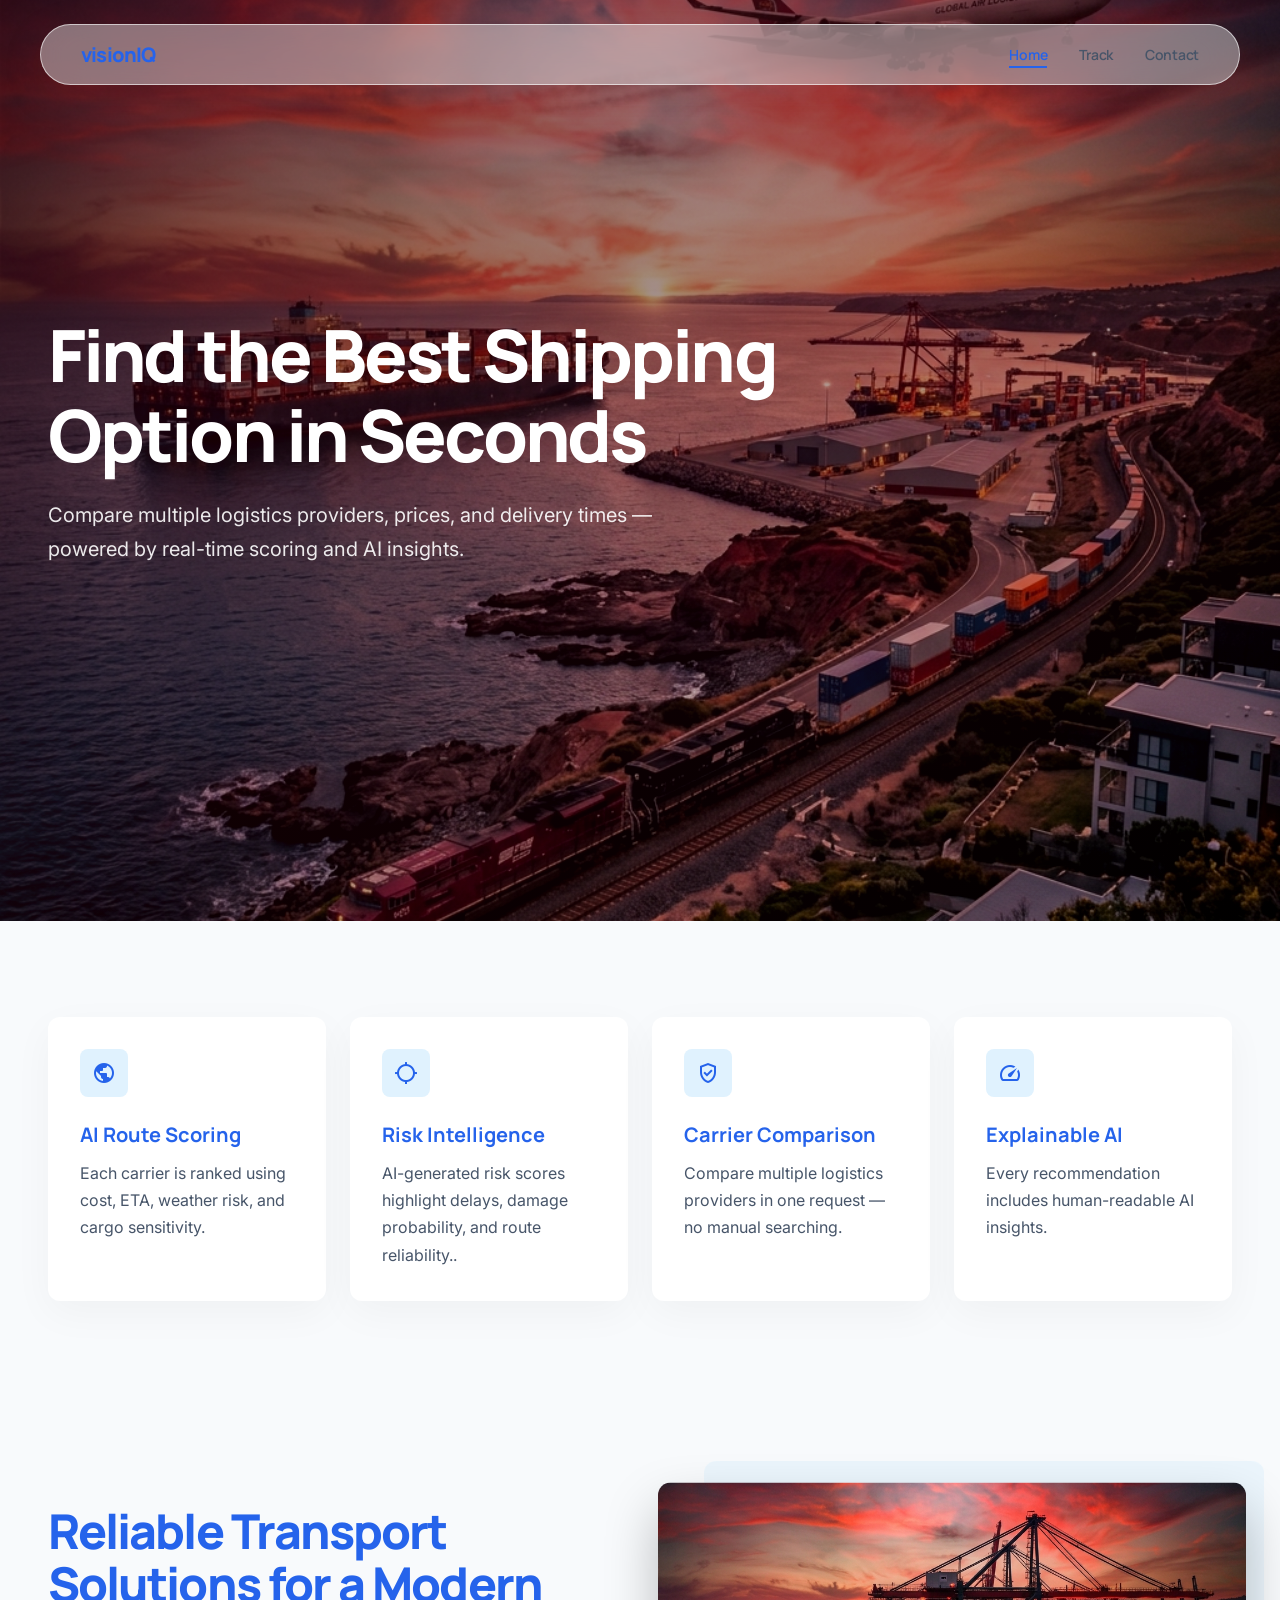
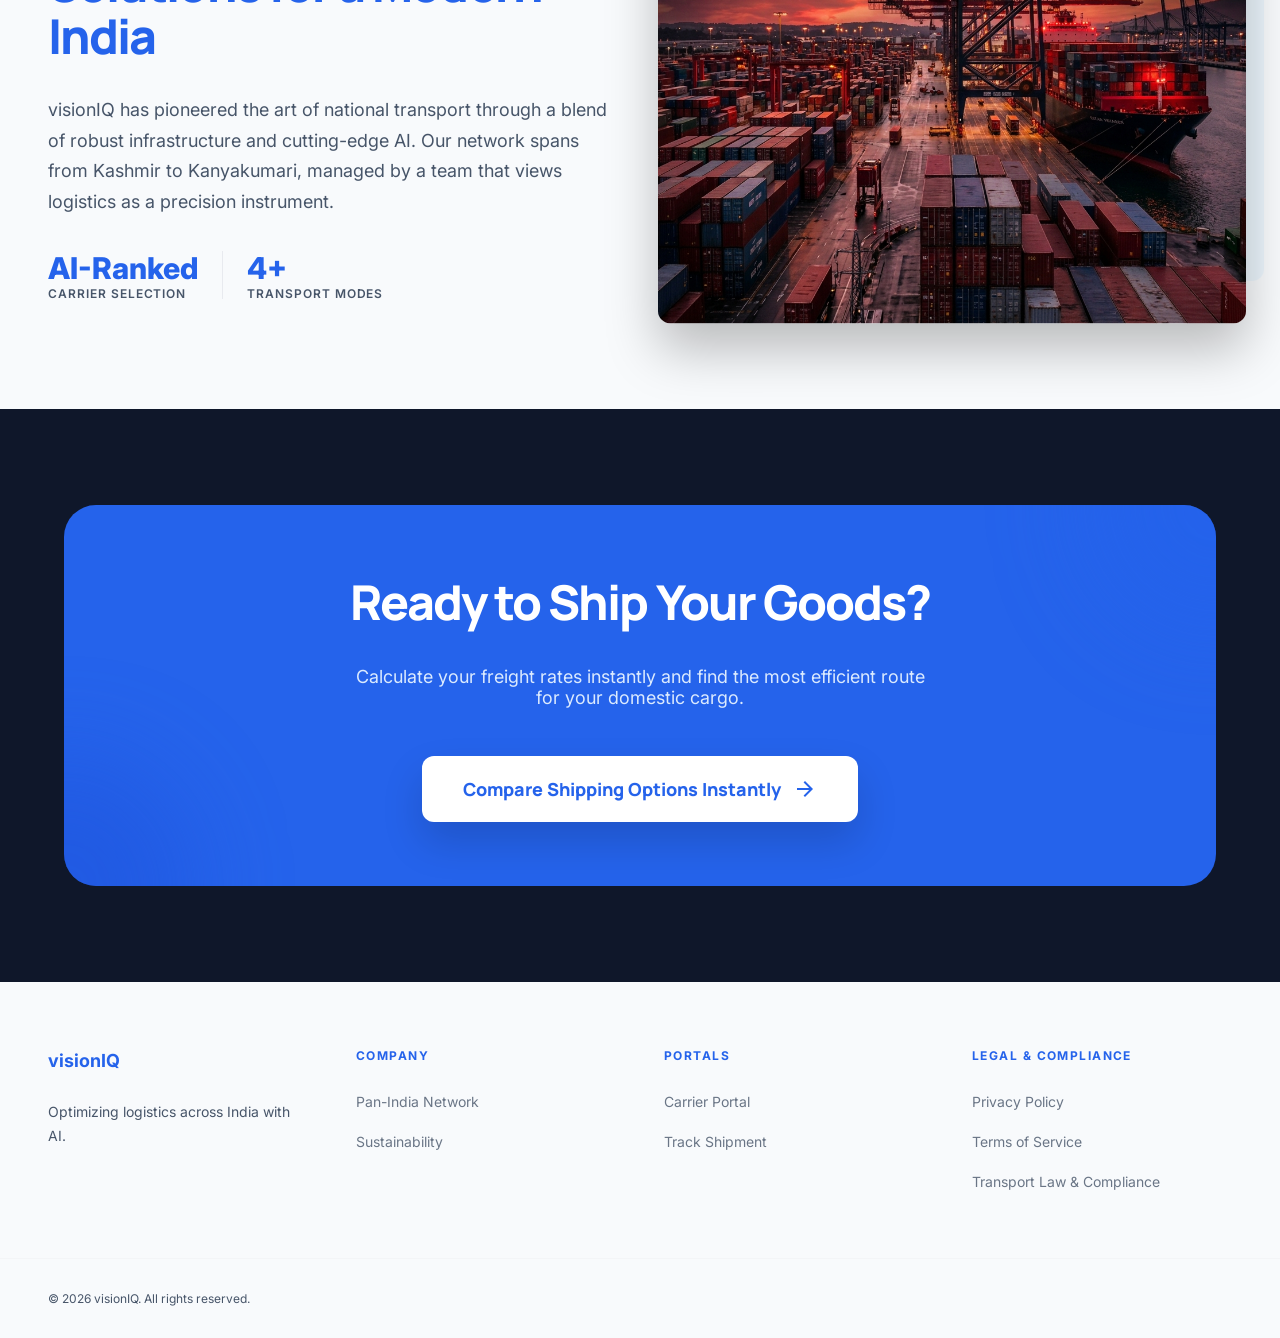
==== src/main/resources/static/index.html @ 5719ddcc "Implement visionIQ full-stack platform: AI routing, Gemini reasoning & multi-modal carrier selection" ====
<!DOCTYPE html>
<html class="scroll-smooth" lang="en">

<head>
    <meta charset="utf-8" />
    <meta content="width=device-width, initial-scale=1.0" name="viewport" />
    <title>visionIQ | Smart India Logistics</title>
    <link
        href="https://fonts.googleapis.com/css2?family=Manrope:wght@400;600;700;800&family=Inter:wght@400;500;600&display=swap"
        rel="stylesheet" />
    <link href="https://fonts.googleapis.com/css2?family=Material+Symbols+Outlined:wght,FILL@100..700,0..1&display=swap"
        rel="stylesheet" />
    <link rel="stylesheet" href="style.css" />
    <script async src="https://pagead2.googlesyndication.com/pagead/js/adsbygoogle.js?client=ca-pub-9901437252439097" crossorigin="anonymous"></script>
</head>

<body>
    <div class="page-transition-overlay" id="page-transition"></div>

    <!-- TopNavBar -->
    <nav class="top-nav">
        <div class="brand-name">visionIQ</div>
        <div class="nav-links">
            <a href="index.html" class="nav-link active">Home</a>
            <a href="shipment.html" class="nav-link">Track</a>
            <a href="mailto:support@visioniq.ai" class="nav-link">Contact</a>
        </div>
    </nav>

    <main class="main-content">

        <!-- Hero Section -->
        <section class="hero-section">
            <div class="hero-bg">
                <img class="hero-img" src="assets/hero_red_transport.png" alt="Global shipping cinematic composite" />
                <div class="hero-overlay"></div>
            </div>
            <div class="hero-content">
            <h1 class="hero-heading">
                Find the Best Shipping Option in Seconds
            </h1>

            <p class="hero-subtext">
                Compare multiple logistics providers, prices, and delivery times —
                powered by real-time scoring and AI insights.
            </p>
            </div>
        </section>

        <!-- Features Section -->
        <section class="features-section" id="features">
            <div class="features-grid">
                <div class="feature-card">
                    <div class="feature-icon">
                        <span class="material-symbols-outlined">public</span>
                    </div>
                    <h3 class="feature-title">AI Route Scoring</h3>
                    <p class="feature-text">Each carrier is ranked using cost, ETA, weather risk, and cargo sensitivity.</p>
                </div>

                <div class="feature-card">
                    <div class="feature-icon">
                        <span class="material-symbols-outlined">location_searching</span>
                    </div>
                    <h3 class="feature-title">Risk Intelligence</h3>
                    <p class="feature-text">AI-generated risk scores highlight delays, damage probability, and route reliability..</p>
                </div>

                <div class="feature-card">
                    <div class="feature-icon">
                        <span class="material-symbols-outlined">verified_user</span>
                    </div>
                    <h3 class="feature-title">Carrier Comparison</h3>
                    <p class="feature-text">Compare multiple logistics providers in one request — no manual searching.</p>
                </div>

                <div class="feature-card">
                    <div class="feature-icon">
                        <span class="material-symbols-outlined">speed</span>
                    </div>
                    <h3 class="feature-title">Explainable AI</h3>
                    <p class="feature-text">Every recommendation includes human-readable AI insights.</p>
                </div>

            </div>
        </section>

        <!-- About Section -->
        <section class="about-section" id="about">
            <div class="about-inner">
                <div class="about-text">
                    <h2 class="about-heading">Reliable Transport Solutions for a Modern India</h2>
                    <p class="about-body">
                        visionIQ has pioneered the art of national transport through a blend of
                        robust infrastructure and cutting-edge AI. Our network spans from Kashmir to Kanyakumari, managed by a team that views logistics as a precision instrument.
                    </p>
                    <div class="about-stats">
                        <div class="stat">
                            <span class="stat-number">AI-Ranked</span>
                            <span class="stat-label">Carrier Selection</span>
                        </div>
                        <div class="stat-divider"></div>
                        <div class="stat">
                            <span class="stat-number">4+</span>
                            <span class="stat-label">Transport Modes</span>
                        </div>
                    </div>
                </div>
                <div class="about-image-wrapper">
                    <div class="about-image-frame">
                        <img class="about-image" src="assets/about_red_terminal.png" alt="Modern container terminal" />
                    </div>
                    <div class="about-image-decoration"></div>
                </div>
            </div>
        </section>

        <!-- CTA Section -->
        <section class="cta-section">
            <div class="cta-card">
                <div class="cta-blob cta-blob--top"></div>
                <div class="cta-blob cta-blob--bottom"></div>
                <div class="cta-content">
                    <h2 class="cta-heading">Ready to Ship Your Goods?</h2>
                    <p class="cta-subtext">
                        Calculate your freight rates instantly and find the most efficient route
                        for your domestic cargo.
                    </p>
                    <button class="btn-cta">
                        Compare Shipping Options Instantly
                        <span class="material-symbols-outlined cta-arrow">arrow_forward</span>
                    </button>
                </div>
            </div>
        </section>

    </main>

    <!-- Footer -->
    <footer class="site-footer">
        <div class="footer-grid">
            <div class="footer-about">
                <div class="footer-brand">visionIQ</div>
                <p class="footer-tagline">Optimizing logistics across India with AI.</p>
            </div>
            <div class="footer-col">
                <div class="footer-col-title">Company</div>
                <a href="#about" class="footer-link">Pan-India Network</a>
                <a href="#features" class="footer-link">Sustainability</a>
            </div>
            <div class="footer-col">
                <div class="footer-col-title">Portals</div>
                <a href="shipment.html" class="footer-link">Carrier Portal</a>
                <a href="shipment.html" class="footer-link">Track Shipment</a>
            </div>
            <div class="footer-col">
                <div class="footer-col-title">Legal & Compliance</div>
                <a href="privacy.html" class="footer-link">Privacy Policy</a>
                <a href="terms.html" class="footer-link">Terms of Service</a>
                <a href="compliance.html" class="footer-link">Transport Law & Compliance</a>
            </div>
        </div>
        <div class="footer-bottom">
            <p>© 2026 visionIQ. All rights reserved.</p>
        </div>
    </footer>

    <script>
        document.addEventListener("DOMContentLoaded", () => {
            setTimeout(() => {
                const overlay = document.getElementById('page-transition');
                if (overlay) overlay.classList.add('hidden');
            }, 50);
        });

        const searchBtn = document.querySelector('.btn-cta');
        if (searchBtn) {
            searchBtn.addEventListener('click', (e) => {
                e.preventDefault();
                const transitionOverlay = document.getElementById('page-transition');
                transitionOverlay.classList.remove('hidden');
                transitionOverlay.classList.add('active');

                setTimeout(() => {
                    window.location.href = 'shipment.html';
                }, 400);
            });
        }

        window.addEventListener('pageshow', (event) => {
            if (event.persisted) {
                const transitionOverlay = document.getElementById('page-transition');
                transitionOverlay.classList.remove('active');
                transitionOverlay.classList.add('hidden');
            }
        });
    </script>
</body>

</html>
---- src/main/resources/static/style.css ----
/* ============================================================
   CSS Custom Properties (Design Tokens)
   ============================================================ */
:root {
  --color-primary:                  #2563EB;
  --color-primary-container:        #1D4ED8;
  --color-primary-fixed:            #3B82F6;
  --color-primary-fixed-dim:        #1D4ED8;
  --color-on-primary:               #FFFFFF;
  --color-on-primary-container:     #DBEAFE;
  --color-on-primary-fixed:         #FFFFFF;

  --color-secondary:                #0284C7;
  --color-secondary-container:      #E0F2FE;
  --color-on-secondary:             #FFFFFF;
  --color-on-secondary-container:   #0F172A;

  --color-surface:                  #F8FAFC;
  --color-surface-tint:             #2563EB;
  --color-surface-container:        #FFFFFF;
  --color-surface-container-low:    #F8FAFC;
  --color-surface-container-high:   #F1F5F9;
  --color-surface-container-lowest: #ffffff;
  --color-on-surface:               #0F172A;
  --color-on-surface-variant:       #475569;

  --color-background:               #0F172A;
  --color-on-background:            #F8FAFC;
  --color-outline:                  #CBD5E1;
  --color-outline-variant:          #94A3B8;

  --font-headline: 'Manrope', sans-serif;
  --font-body:     'Inter', sans-serif;

  --radius-sm:   0.25rem;
  --radius-md:   0.5rem;
  --radius-lg:   0.75rem;
  --radius-xl:   0.75rem;
  --radius-full: 9999px;
}

/* ============================================================
   Reset & Base
   ============================================================ */
*, *::before, *::after {
  box-sizing: border-box;
  margin: 0;
  padding: 0;
}

html {
  scroll-behavior: smooth;
}

body {
  font-family: var(--font-body);
  background-color: var(--color-background);
  color: var(--color-on-background);
}

h1, h2, h3 {
  font-family: var(--font-headline);
}

a {
  text-decoration: none;
  transition: color 0.2s, opacity 0.2s;
}

button {
  cursor: pointer;
  border: none;
  font-family: inherit;
}

.material-symbols-outlined {
  font-variation-settings: 'FILL' 0, 'wght' 400, 'GRAD' 0, 'opsz' 24;
}

/* ============================================================
   Navigation
   ============================================================ */
.top-nav {
  position: fixed;
  top: 1.5rem;
  left: 50%;
  transform: translateX(-50%);
  width: calc(100% - 3rem);
  max-width: 1200px;
  z-index: 50;
  background: rgba(255, 255, 255, 0.4);
  backdrop-filter: blur(24px);
  -webkit-backdrop-filter: blur(24px);
  box-shadow: 0 12px 40px rgba(155, 19, 19, 0.15);
  display: flex;
  justify-content: space-between;
  align-items: center;
  padding: 0.75rem 1rem;
  border-radius: var(--radius-full);
  border: 1px solid rgba(255, 255, 255, 0.6);
  transition: all 0.3s ease;
  flex-wrap: wrap;
  row-gap: 0.5rem;
}

@media (min-width: 768px) {
  .top-nav {
    padding: 1rem 2.5rem;
    flex-wrap: nowrap;
  }
}

.brand-name {
  font-family: var(--font-headline);
  font-size: 1.25rem;
  font-weight: 800;
  letter-spacing: -0.04em;
  color: var(--color-primary);
}

.nav-links {
  display: flex;
  gap: 1rem;
  align-items: center;
  flex-wrap: wrap;
  justify-content: center;
  order: 3;
  width: 100%;
}

@media (min-width: 768px) {
  .nav-links {
    gap: 2rem;
    order: unset;
    width: auto;
  }
}

.nav-link {
  position: relative;
  font-family: var(--font-headline);
  font-weight: 600;
  font-size: 0.875rem;
  letter-spacing: -0.02em;
  color: var(--color-on-surface-variant);
  transition: color 0.3s;
  padding: 0.25rem 0;
}

.nav-link::after {
  content: '';
  position: absolute;
  width: 0;
  height: 2px;
  bottom: 0;
  left: 0;
  background-color: var(--color-primary);
  transition: width 0.3s ease;
}

.nav-link:hover {
  color: var(--color-primary);
}

.nav-link:hover::after {
  width: 100%;
}

.nav-link.active {
  color: var(--color-primary);
}

.nav-link.active::after {
  width: 100%;
}



/* ============================================================
   Main
   ============================================================ */
.main-content {
  padding-top: 0;
}

/* ============================================================
   Hero Section
   ============================================================ */
.hero-section {
  position: relative;
  min-height: 921px;
  display: flex;
  align-items: center;
  padding: 0 3rem;
  overflow: hidden;
}

.hero-bg {
  position: absolute;
  inset: 0;
  z-index: 0;
}

.hero-img {
  width: 100%;
  height: 100%;
  object-fit: cover;
  filter: brightness(0.85) contrast(1.05);
  display: block;
}

.hero-overlay {
  position: absolute;
  inset: 0;
  background: linear-gradient(
    to bottom right,
    rgba(56, 0, 10, 0.60),
    transparent
  );
}

.hero-content {
  position: relative;
  z-index: 10;
  max-width: 56rem;
}

.hero-heading {
  font-size: 3.75rem;
  font-weight: 800;
  color: #ffffff;
  letter-spacing: -0.04em;
  line-height: 1.1;
  margin-bottom: 1.5rem;
}

@media (min-width: 768px) {
  .hero-heading {
    font-size: 4.5rem;
  }
}

.hero-subtext {
  font-size: 1.25rem;
  color: rgba(255, 255, 255, 0.90);
  font-family: var(--font-body);
  max-width: 42rem;
  margin-bottom: 2.5rem;
  line-height: 1.7;
}

/* ============================================================
   Features Section
   ============================================================ */
.features-section {
  padding: 6rem 3rem;
  background-color: var(--color-surface);
}

.features-grid {
  max-width: 80rem;
  margin: 0 auto;
  display: grid;
  grid-template-columns: 1fr;
  gap: 1.5rem;
}

@media (min-width: 768px) {
  .features-grid {
    grid-template-columns: repeat(4, 1fr);
  }
}

.feature-card {
  padding: 2rem;
  border-radius: var(--radius-xl);
  background-color: var(--color-surface-container-lowest);
  box-shadow: 0 12px 40px rgba(0, 12, 30, 0.04);
  transition: transform 0.3s;
}

.feature-card:hover {
  transform: translateY(-4px);
}

.feature-icon {
  width: 3rem;
  height: 3rem;
  border-radius: var(--radius-md);
  background-color: var(--color-secondary-container);
  display: flex;
  align-items: center;
  justify-content: center;
  margin-bottom: 1.5rem;
  color: var(--color-primary);
  transition: transform 0.3s;
}

.feature-card:hover .feature-icon {
  transform: scale(1.10);
}

.feature-title {
  font-family: var(--font-headline);
  font-weight: 700;
  font-size: 1.25rem;
  color: var(--color-primary);
  margin-bottom: 0.75rem;
}

.feature-text {
  color: var(--color-on-surface-variant);
  line-height: 1.7;
}

/* ============================================================
   About Section
   ============================================================ */
.about-section {
  padding: 6rem 3rem;
  background-color: var(--color-surface-container-low);
  overflow: hidden;
}

.about-inner {
  max-width: 80rem;
  margin: 0 auto;
  display: flex;
  flex-direction: column;
  align-items: center;
  gap: 4rem;
}

@media (min-width: 768px) {
  .about-inner {
    flex-direction: row;
  }
}

.about-text {
  flex: 1;
  display: flex;
  flex-direction: column;
  gap: 2rem;
}

.about-heading {
  font-size: 3rem;
  font-weight: 800;
  color: var(--color-primary);
  letter-spacing: -0.04em;
  line-height: 1.1;
}

.about-body {
  font-size: 1.125rem;
  color: var(--color-on-surface-variant);
  line-height: 1.7;
}

.about-stats {
  display: flex;
  align-items: center;
  gap: 1.5rem;
}

.stat {
  display: flex;
  flex-direction: column;
}

.stat-number {
  font-size: 1.875rem;
  font-weight: 800;
  color: var(--color-primary);
}

.stat-label {
  font-size: 0.75rem;
  color: var(--color-on-surface-variant);
  text-transform: uppercase;
  letter-spacing: 0.08em;
  font-weight: 600;
}

.stat-divider {
  width: 1px;
  height: 3rem;
  background-color: rgba(196, 198, 207, 0.30);
}

.about-image-wrapper {
  flex: 1;
  position: relative;
}

.about-image-frame {
  position: relative;
  z-index: 10;
  border-radius: var(--radius-xl);
  overflow: hidden;
  box-shadow: 0 25px 50px rgba(0, 0, 0, 0.25);
  transform: scale(1.05);
}

.about-image {
  width: 100%;
  aspect-ratio: 4 / 3;
  object-fit: cover;
  display: block;
}

.about-image-decoration {
  position: absolute;
  top: -2rem;
  right: -2rem;
  width: 100%;
  height: 100%;
  background-color: var(--color-secondary-container);
  border-radius: var(--radius-xl);
  z-index: 0;
  opacity: 0.50;
}

/* ============================================================
   CTA Section
   ============================================================ */
.cta-section {
  padding: 6rem 3rem;
}

.cta-card {
  max-width: 72rem;
  margin: 0 auto;
  background-color: var(--color-primary);
  border-radius: 2rem;
  padding: 4rem;
  text-align: center;
  position: relative;
  overflow: hidden;
}

.cta-blob {
  position: absolute;
  width: 16rem;
  height: 16rem;
  border-radius: var(--radius-full);
  filter: blur(48px);
}

.cta-blob--top {
  top: 0;
  right: 0;
  background-color: rgba(37, 99, 235, 0.40);
  transform: translate(50%, -50%);
}

.cta-blob--bottom {
  bottom: 0;
  left: 0;
  background-color: rgba(29, 78, 216, 0.40);
  transform: translate(-50%, 50%);
}

.cta-content {
  position: relative;
  z-index: 10;
}

.cta-heading {
  font-size: 2.5rem;
  font-weight: 800;
  color: #ffffff;
  margin-bottom: 2rem;
  letter-spacing: -0.04em;
}

@media (min-width: 768px) {
  .cta-heading {
    font-size: 3rem;
  }
}

.cta-subtext {
  color: var(--color-on-primary-container);
  font-size: 1.125rem;
  margin-bottom: 3rem;
  max-width: 36rem;
  margin-left: auto;
  margin-right: auto;
}

.btn-cta {
  background-color: #ffffff;
  color: var(--color-primary);
  padding: 1.25rem 2.5rem;
  border-radius: var(--radius-xl);
  font-family: var(--font-headline);
  font-weight: 800;
  font-size: 1.125rem;
  display: inline-flex;
  align-items: center;
  gap: 0.75rem;
  margin: 0 auto;
  box-shadow: 0 20px 40px rgba(0, 0, 0, 0.15);
  transition: all 0.8s cubic-bezier(0.25, 1, 0.5, 1);
  border: 1px solid transparent;
}

.btn-cta:hover {
  background-color: rgba(155, 19, 19, 0.85);
  color: var(--color-on-primary-container);
  transform: translateY(-4px);
  box-shadow: 0 15px 30px rgba(155, 19, 19, 0.25);
  backdrop-filter: blur(8px);
  -webkit-backdrop-filter: blur(8px);
  border: 1px solid rgba(255, 255, 255, 0.2);
}

.cta-arrow {
  transition: transform 0.2s;
}

.btn-cta:hover .cta-arrow {
  transform: translateX(4px);
}

/* ============================================================
   Footer
   ============================================================ */
.site-footer {
  background-color: var(--color-surface-container-low);
  color: var(--color-primary);
}

.footer-grid {
  display: grid;
  grid-template-columns: 1fr;
  gap: 3rem;
  padding: 4rem 3rem;
  max-width: 80rem;
  margin: 0 auto;
  font-family: var(--font-body);
  font-size: 0.875rem;
  line-height: 1.7;
}

@media (min-width: 768px) {
  .footer-grid {
    grid-template-columns: repeat(4, 1fr);
  }
}

.footer-about {
  display: flex;
  flex-direction: column;
  gap: 1.5rem;
}

.footer-brand {
  font-size: 1.125rem;
  font-weight: 700;
  color: var(--color-primary);
}

.footer-tagline {
  color: var(--color-on-surface-variant);
}

.footer-col {
  display: flex;
  flex-direction: column;
  gap: 1rem;
}

.footer-col-title {
  font-weight: 700;
  font-size: 0.75rem;
  text-transform: uppercase;
  letter-spacing: 0.12em;
  color: var(--color-primary);
  margin-bottom: 0.5rem;
}

.footer-link {
  color: var(--color-on-surface-variant);
  opacity: 0.80;
  text-decoration: none;
  transition: opacity 0.2s;
}

.footer-link:hover {
  opacity: 1;
  text-decoration: underline;
  text-decoration-thickness: 2px;
  text-underline-offset: 4px;
}

.footer-bottom {
  padding: 2rem 3rem;
  border-top: 1px solid rgba(196, 198, 207, 0.10);
  max-width: 80rem;
  margin: 0 auto;
  text-align: center;
}

@media (min-width: 768px) {
  .footer-bottom {
    text-align: left;
  }
}

.footer-bottom p {
  color: var(--color-on-surface-variant);
  font-size: 0.75rem;
}

/* ============================================================
   Page Transition
   ============================================================ */
.page-transition-overlay {
  position: fixed;
  top: 0;
  left: 0;
  width: 100%;
  height: 100%;
  background-color: var(--color-primary);
  z-index: 9999;
  opacity: 1;
  pointer-events: none;
  transform: translateY(0);
  transition: transform 0.4s cubic-bezier(0.86, 0, 0.07, 1), opacity 0.4s ease;
}

.page-transition-overlay.hidden {
  opacity: 0;
  transform: translateY(-100%);
}

.page-transition-overlay.active {
  opacity: 1;
  pointer-events: all;
  transform: translateY(0);
}
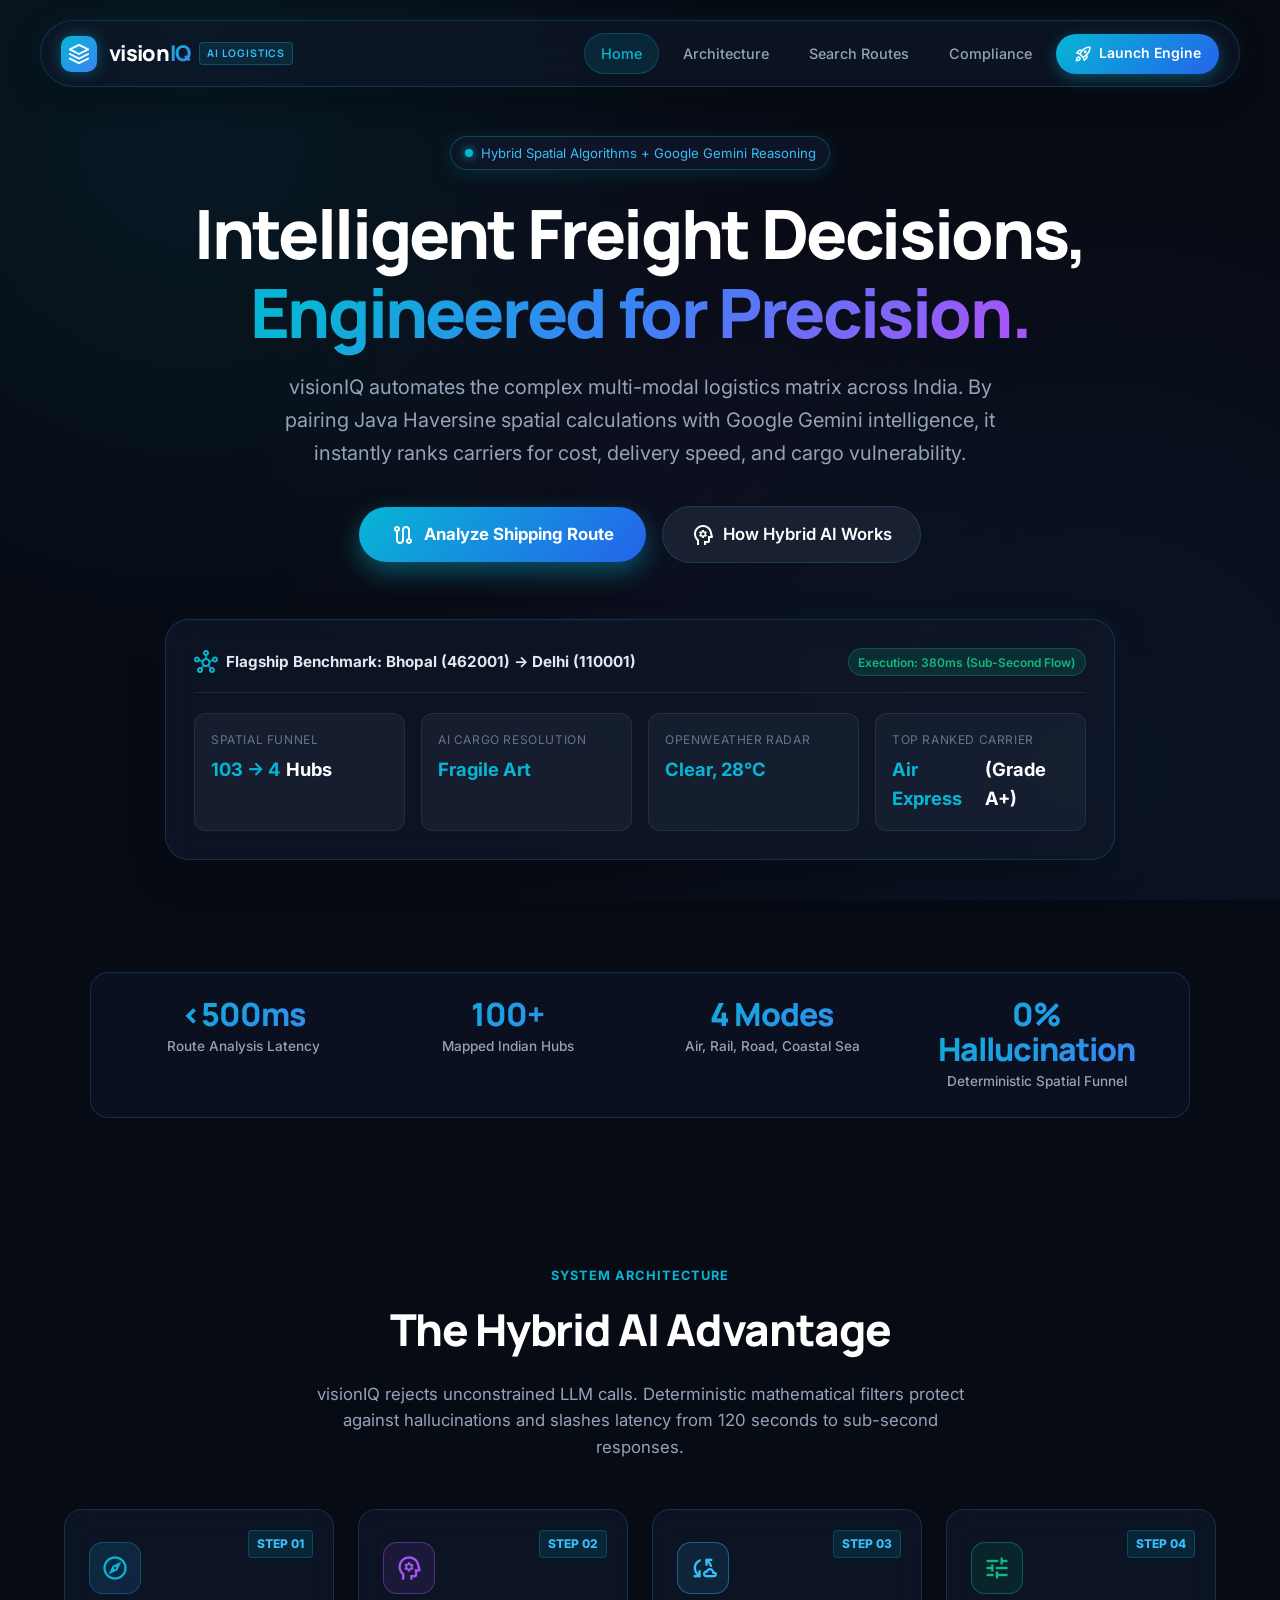
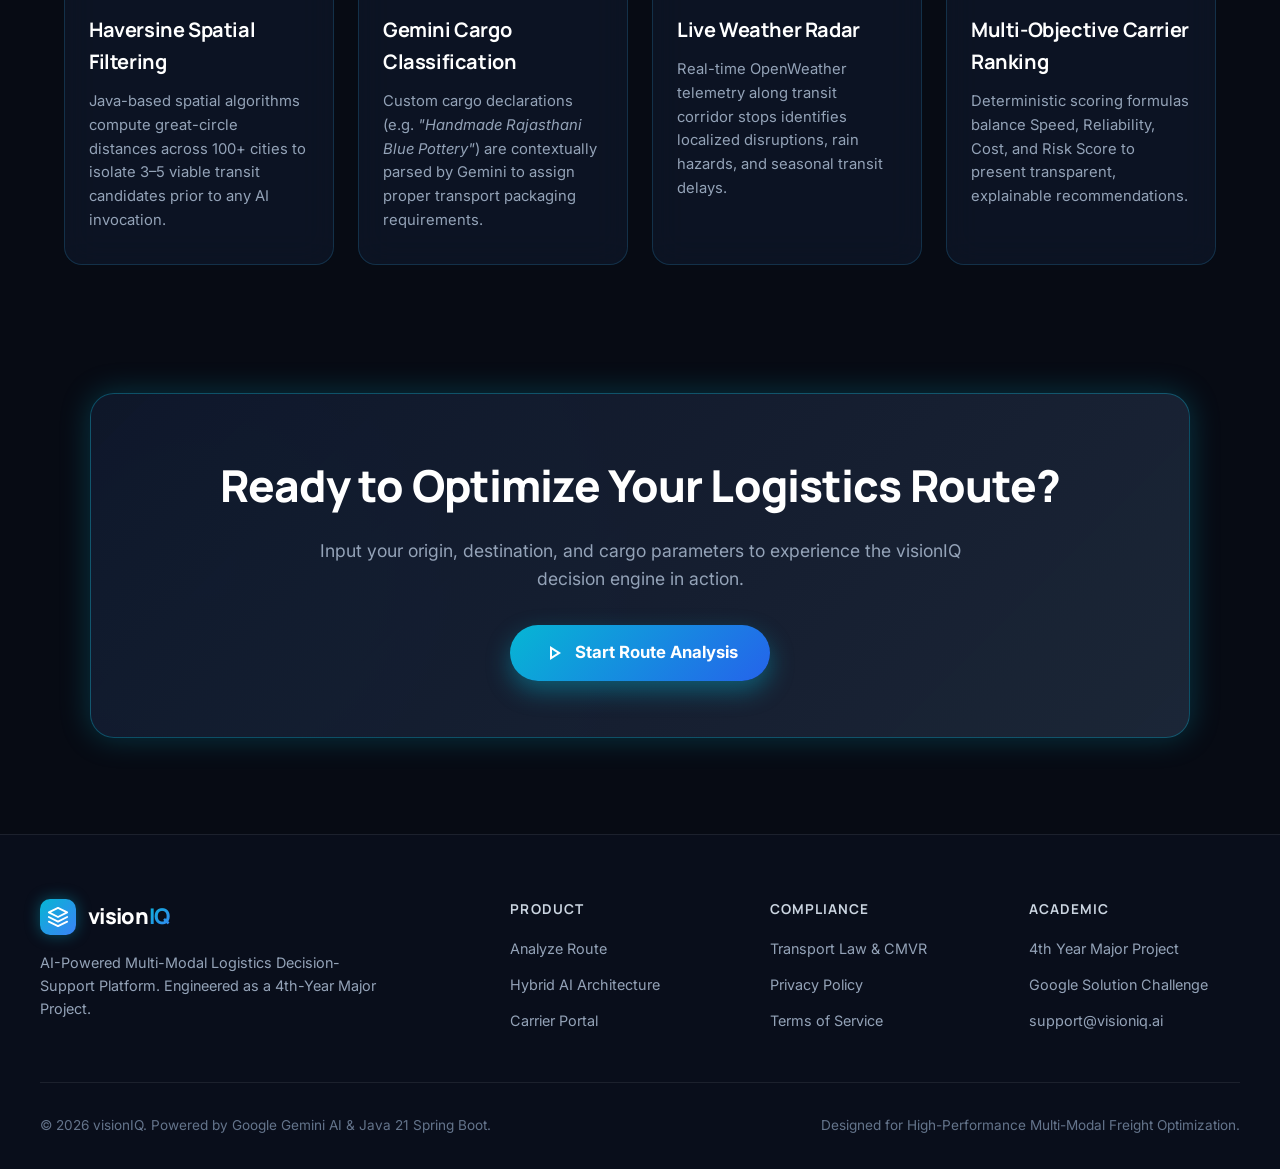
==== commit 66a3bfc3: "feat(ui): overhaul visionIQ frontend with Electric Blue & Cyan AI theme and interactive suite" ====
--- a/src/main/resources/static/index.html
+++ b/src/main/resources/static/index.html
@@ -4,164 +4,247 @@
 <head>
     <meta charset="utf-8" />
     <meta content="width=device-width, initial-scale=1.0" name="viewport" />
-    <title>visionIQ | Smart India Logistics</title>
-    <link
-        href="https://fonts.googleapis.com/css2?family=Manrope:wght@400;600;700;800&family=Inter:wght@400;500;600&display=swap"
-        rel="stylesheet" />
-    <link href="https://fonts.googleapis.com/css2?family=Material+Symbols+Outlined:wght,FILL@100..700,0..1&display=swap"
-        rel="stylesheet" />
+    <title>visionIQ | AI-Powered Multi-Modal Logistics Platform</title>
+    <link rel="preconnect" href="https://fonts.googleapis.com">
+    <link rel="preconnect" href="https://fonts.gstatic.com" crossorigin>
+    <link href="https://fonts.googleapis.com/css2?family=Manrope:wght@400;500;600;700;800&family=Inter:wght@400;500;600;700&family=JetBrains+Mono:wght@500;700&display=swap" rel="stylesheet" />
+    <link href="https://fonts.googleapis.com/css2?family=Material+Symbols+Outlined:wght,FILL@100..700,0..1&display=swap" rel="stylesheet" />
     <link rel="stylesheet" href="style.css" />
-    <script async src="https://pagead2.googlesyndication.com/pagead/js/adsbygoogle.js?client=ca-pub-9901437252439097" crossorigin="anonymous"></script>
 </head>
 
 <body>
     <div class="page-transition-overlay" id="page-transition"></div>
 
-    <!-- TopNavBar -->
+    <!-- Glassmorphic Top Navigation -->
     <nav class="top-nav">
-        <div class="brand-name">visionIQ</div>
+        <a href="index.html" class="brand-wrapper">
+            <div class="brand-icon">
+                <svg viewBox="0 0 24 24">
+                    <path d="M12 2L2 7l10 5 10-5-10-5zM2 17l10 5 10-5M2 12l10 5 10-5" stroke="#FFFFFF" stroke-width="2" stroke-linecap="round" stroke-linejoin="round" fill="none"/>
+                </svg>
+            </div>
+            <div class="brand-text">
+                vision<span class="iq-badge">IQ</span>
+                <span class="brand-tag">AI Logistics</span>
+            </div>
+        </a>
         <div class="nav-links">
             <a href="index.html" class="nav-link active">Home</a>
-            <a href="shipment.html" class="nav-link">Track</a>
-            <a href="mailto:support@visioniq.ai" class="nav-link">Contact</a>
+            <a href="#architecture" class="nav-link">Architecture</a>
+            <a href="shipment.html" class="nav-link">Search Routes</a>
+            <a href="compliance.html" class="nav-link">Compliance</a>
+            <a href="shipment.html" class="nav-cta">
+                <span class="material-symbols-outlined" style="font-size: 18px;">rocket_launch</span>
+                Launch Engine
+            </a>
         </div>
     </nav>
 
-    <main class="main-content">
-
+    <main>
         <!-- Hero Section -->
         <section class="hero-section">
-            <div class="hero-bg">
-                <img class="hero-img" src="assets/hero_red_transport.png" alt="Global shipping cinematic composite" />
-                <div class="hero-overlay"></div>
-            </div>
-            <div class="hero-content">
-            <h1 class="hero-heading">
-                Find the Best Shipping Option in Seconds
+            <div class="hero-pill">
+                <span class="pulse-dot"></span>
+                <span>Hybrid Spatial Algorithms + Google Gemini Reasoning</span>
+            </div>
+
+            <h1 class="hero-title">
+                Intelligent Freight Decisions, <br>
+                <span class="gradient-text">Engineered for Precision.</span>
             </h1>
 
             <p class="hero-subtext">
-                Compare multiple logistics providers, prices, and delivery times —
-                powered by real-time scoring and AI insights.
+                visionIQ automates the complex multi-modal logistics matrix across India. By pairing Java Haversine spatial calculations with Google Gemini intelligence, it instantly ranks carriers for cost, delivery speed, and cargo vulnerability.
             </p>
+
+            <div class="hero-actions">
+                <a href="shipment.html" class="btn-primary-hero">
+                    <span class="material-symbols-outlined">route</span>
+                    Analyze Shipping Route
+                </a>
+                <a href="#architecture" class="btn-secondary-hero">
+                    <span class="material-symbols-outlined">psychology</span>
+                    How Hybrid AI Works
+                </a>
+            </div>
+
+            <!-- Interactive Hero Showcase Widget -->
+            <div class="hero-showcase">
+                <div class="showcase-header">
+                    <div class="showcase-title">
+                        <span class="material-symbols-outlined" style="color: #06B6D4;">hub</span>
+                        <span>Flagship Benchmark: Bhopal (462001) → Delhi (110001)</span>
+                    </div>
+                    <span class="showcase-badge">Execution: 380ms (Sub-Second Flow)</span>
+                </div>
+
+                <div class="showcase-grid">
+                    <div class="showcase-stat-box">
+                        <div class="stat-label">Spatial Funnel</div>
+                        <div class="stat-value">
+                            <span class="stat-highlight">103 → 4</span> Hubs
+                        </div>
+                    </div>
+                    <div class="showcase-stat-box">
+                        <div class="stat-label">AI Cargo Resolution</div>
+                        <div class="stat-value">
+                            <span class="stat-highlight">Fragile Art</span>
+                        </div>
+                    </div>
+                    <div class="showcase-stat-box">
+                        <div class="stat-label">OpenWeather Radar</div>
+                        <div class="stat-value">
+                            <span class="stat-highlight">Clear, 28°C</span>
+                        </div>
+                    </div>
+                    <div class="showcase-stat-box">
+                        <div class="stat-label">Top Ranked Carrier</div>
+                        <div class="stat-value">
+                            <span class="stat-highlight">Air Express</span> (Grade A+)
+                        </div>
+                    </div>
+                </div>
             </div>
         </section>
 
-        <!-- Features Section -->
-        <section class="features-section" id="features">
-            <div class="features-grid">
-                <div class="feature-card">
-                    <div class="feature-icon">
-                        <span class="material-symbols-outlined">public</span>
-                    </div>
-                    <h3 class="feature-title">AI Route Scoring</h3>
-                    <p class="feature-text">Each carrier is ranked using cost, ETA, weather risk, and cargo sensitivity.</p>
-                </div>
-
-                <div class="feature-card">
-                    <div class="feature-icon">
-                        <span class="material-symbols-outlined">location_searching</span>
-                    </div>
-                    <h3 class="feature-title">Risk Intelligence</h3>
-                    <p class="feature-text">AI-generated risk scores highlight delays, damage probability, and route reliability..</p>
-                </div>
-
-                <div class="feature-card">
-                    <div class="feature-icon">
-                        <span class="material-symbols-outlined">verified_user</span>
-                    </div>
-                    <h3 class="feature-title">Carrier Comparison</h3>
-                    <p class="feature-text">Compare multiple logistics providers in one request — no manual searching.</p>
-                </div>
-
-                <div class="feature-card">
-                    <div class="feature-icon">
-                        <span class="material-symbols-outlined">speed</span>
-                    </div>
-                    <h3 class="feature-title">Explainable AI</h3>
-                    <p class="feature-text">Every recommendation includes human-readable AI insights.</p>
-                </div>
-
+        <!-- Metrics Ribbon -->
+        <div class="metrics-ribbon">
+            <div class="metric-item">
+                <div class="metric-number">&lt;500ms</div>
+                <div class="metric-text">Route Analysis Latency</div>
+            </div>
+            <div class="metric-item">
+                <div class="metric-number">100+</div>
+                <div class="metric-text">Mapped Indian Hubs</div>
+            </div>
+            <div class="metric-item">
+                <div class="metric-number">4 Modes</div>
+                <div class="metric-text">Air, Rail, Road, Coastal Sea</div>
+            </div>
+            <div class="metric-item">
+                <div class="metric-number">0% Hallucination</div>
+                <div class="metric-text">Deterministic Spatial Funnel</div>
+            </div>
+        </div>
+
+        <!-- Architecture & Features Section -->
+        <section class="section-wrapper" id="architecture">
+            <div style="text-align: center;">
+                <span class="section-tag">System Architecture</span>
+                <h2 class="section-title">The Hybrid AI Advantage</h2>
+                <p class="section-desc" style="margin-left: auto; margin-right: auto;">
+                    visionIQ rejects unconstrained LLM calls. Deterministic mathematical filters protect against hallucinations and slashes latency from 120 seconds to sub-second responses.
+                </p>
+            </div>
+
+            <div class="architecture-grid">
+                <div class="arch-card">
+                    <span class="arch-step-badge">STEP 01</span>
+                    <div class="arch-icon-box">
+                        <span class="material-symbols-outlined">explore</span>
+                    </div>
+                    <h3 class="arch-card-title">Haversine Spatial Filtering</h3>
+                    <p class="arch-card-desc">
+                        Java-based spatial algorithms compute great-circle distances across 100+ cities to isolate 3–5 viable transit candidates prior to any AI invocation.
+                    </p>
+                </div>
+
+                <div class="arch-card">
+                    <span class="arch-step-badge">STEP 02</span>
+                    <div class="arch-icon-box" style="color: #A855F7; border-color: rgba(168, 85, 247, 0.4); background: rgba(168, 85, 247, 0.1);">
+                        <span class="material-symbols-outlined">psychology</span>
+                    </div>
+                    <h3 class="arch-card-title">Gemini Cargo Classification</h3>
+                    <p class="arch-card-desc">
+                        Custom cargo declarations (e.g. <em>"Handmade Rajasthani Blue Pottery"</em>) are contextually parsed by Gemini to assign proper transport packaging requirements.
+                    </p>
+                </div>
+
+                <div class="arch-card">
+                    <span class="arch-step-badge">STEP 03</span>
+                    <div class="arch-icon-box" style="color: #38BDF8; border-color: rgba(56, 189, 248, 0.4); background: rgba(56, 189, 248, 0.1);">
+                        <span class="material-symbols-outlined">cloud_sync</span>
+                    </div>
+                    <h3 class="arch-card-title">Live Weather Radar</h3>
+                    <p class="arch-card-desc">
+                        Real-time OpenWeather telemetry along transit corridor stops identifies localized disruptions, rain hazards, and seasonal transit delays.
+                    </p>
+                </div>
+
+                <div class="arch-card">
+                    <span class="arch-step-badge">STEP 04</span>
+                    <div class="arch-icon-box" style="color: #10B981; border-color: rgba(16, 185, 129, 0.4); background: rgba(16, 185, 129, 0.1);">
+                        <span class="material-symbols-outlined">tune</span>
+                    </div>
+                    <h3 class="arch-card-title">Multi-Objective Carrier Ranking</h3>
+                    <p class="arch-card-desc">
+                        Deterministic scoring formulas balance Speed, Reliability, Cost, and Risk Score to present transparent, explainable recommendations.
+                    </p>
+                </div>
             </div>
         </section>
 
-        <!-- About Section -->
-        <section class="about-section" id="about">
-            <div class="about-inner">
-                <div class="about-text">
-                    <h2 class="about-heading">Reliable Transport Solutions for a Modern India</h2>
-                    <p class="about-body">
-                        visionIQ has pioneered the art of national transport through a blend of
-                        robust infrastructure and cutting-edge AI. Our network spans from Kashmir to Kanyakumari, managed by a team that views logistics as a precision instrument.
-                    </p>
-                    <div class="about-stats">
-                        <div class="stat">
-                            <span class="stat-number">AI-Ranked</span>
-                            <span class="stat-label">Carrier Selection</span>
-                        </div>
-                        <div class="stat-divider"></div>
-                        <div class="stat">
-                            <span class="stat-number">4+</span>
-                            <span class="stat-label">Transport Modes</span>
-                        </div>
-                    </div>
-                </div>
-                <div class="about-image-wrapper">
-                    <div class="about-image-frame">
-                        <img class="about-image" src="assets/about_red_terminal.png" alt="Modern container terminal" />
-                    </div>
-                    <div class="about-image-decoration"></div>
-                </div>
-            </div>
-        </section>
-
         <!-- CTA Section -->
-        <section class="cta-section">
-            <div class="cta-card">
-                <div class="cta-blob cta-blob--top"></div>
-                <div class="cta-blob cta-blob--bottom"></div>
-                <div class="cta-content">
-                    <h2 class="cta-heading">Ready to Ship Your Goods?</h2>
-                    <p class="cta-subtext">
-                        Calculate your freight rates instantly and find the most efficient route
-                        for your domestic cargo.
-                    </p>
-                    <button class="btn-cta">
-                        Compare Shipping Options Instantly
-                        <span class="material-symbols-outlined cta-arrow">arrow_forward</span>
-                    </button>
-                </div>
-            </div>
-        </section>
-
+        <div class="cta-banner">
+            <h2 class="cta-banner-title">Ready to Optimize Your Logistics Route?</h2>
+            <p class="cta-banner-desc">
+                Input your origin, destination, and cargo parameters to experience the visionIQ decision engine in action.
+            </p>
+            <a href="shipment.html" class="btn-primary-hero">
+                <span class="material-symbols-outlined">play_arrow</span>
+                Start Route Analysis
+            </a>
+        </div>
     </main>
 
     <!-- Footer -->
     <footer class="site-footer">
-        <div class="footer-grid">
-            <div class="footer-about">
-                <div class="footer-brand">visionIQ</div>
-                <p class="footer-tagline">Optimizing logistics across India with AI.</p>
-            </div>
-            <div class="footer-col">
-                <div class="footer-col-title">Company</div>
-                <a href="#about" class="footer-link">Pan-India Network</a>
-                <a href="#features" class="footer-link">Sustainability</a>
-            </div>
-            <div class="footer-col">
-                <div class="footer-col-title">Portals</div>
-                <a href="shipment.html" class="footer-link">Carrier Portal</a>
-                <a href="shipment.html" class="footer-link">Track Shipment</a>
-            </div>
-            <div class="footer-col">
-                <div class="footer-col-title">Legal & Compliance</div>
-                <a href="privacy.html" class="footer-link">Privacy Policy</a>
-                <a href="terms.html" class="footer-link">Terms of Service</a>
-                <a href="compliance.html" class="footer-link">Transport Law & Compliance</a>
-            </div>
-        </div>
-        <div class="footer-bottom">
-            <p>© 2026 visionIQ. All rights reserved.</p>
+        <div class="footer-inner">
+            <div class="footer-grid">
+                <div>
+                    <div class="brand-wrapper" style="margin-bottom: 1rem;">
+                        <div class="brand-icon">
+                            <svg viewBox="0 0 24 24">
+                                <path d="M12 2L2 7l10 5 10-5-10-5zM2 17l10 5 10-5M2 12l10 5 10-5" stroke="#FFFFFF" stroke-width="2" stroke-linecap="round" stroke-linejoin="round" fill="none"/>
+                            </svg>
+                        </div>
+                        <div class="brand-text">
+                            vision<span class="iq-badge">IQ</span>
+                        </div>
+                    </div>
+                    <p class="footer-desc">
+                        AI-Powered Multi-Modal Logistics Decision-Support Platform. Engineered as a 4th-Year Major Project.
+                    </p>
+                </div>
+                <div>
+                    <h4 class="footer-heading">Product</h4>
+                    <ul class="footer-list">
+                        <li><a href="shipment.html" class="footer-link">Analyze Route</a></li>
+                        <li><a href="#architecture" class="footer-link">Hybrid AI Architecture</a></li>
+                        <li><a href="shipment.html" class="footer-link">Carrier Portal</a></li>
+                    </ul>
+                </div>
+                <div>
+                    <h4 class="footer-heading">Compliance</h4>
+                    <ul class="footer-list">
+                        <li><a href="compliance.html" class="footer-link">Transport Law & CMVR</a></li>
+                        <li><a href="privacy.html" class="footer-link">Privacy Policy</a></li>
+                        <li><a href="terms.html" class="footer-link">Terms of Service</a></li>
+                    </ul>
+                </div>
+                <div>
+                    <h4 class="footer-heading">Academic</h4>
+                    <ul class="footer-list">
+                        <li><span class="footer-link" style="color: #94A3B8;">4th Year Major Project</span></li>
+                        <li><span class="footer-link" style="color: #94A3B8;">Google Solution Challenge</span></li>
+                        <li><a href="mailto:support@visioniq.ai" class="footer-link">support@visioniq.ai</a></li>
+                    </ul>
+                </div>
+            </div>
+            <div class="footer-bottom">
+                <p>© 2026 visionIQ. Powered by Google Gemini AI &amp; Java 21 Spring Boot.</p>
+                <p>Designed for High-Performance Multi-Modal Freight Optimization.</p>
+            </div>
         </div>
     </footer>
 
@@ -170,31 +253,8 @@
             setTimeout(() => {
                 const overlay = document.getElementById('page-transition');
                 if (overlay) overlay.classList.add('hidden');
-            }, 50);
-        });
-
-        const searchBtn = document.querySelector('.btn-cta');
-        if (searchBtn) {
-            searchBtn.addEventListener('click', (e) => {
-                e.preventDefault();
-                const transitionOverlay = document.getElementById('page-transition');
-                transitionOverlay.classList.remove('hidden');
-                transitionOverlay.classList.add('active');
-
-                setTimeout(() => {
-                    window.location.href = 'shipment.html';
-                }, 400);
-            });
-        }
-
-        window.addEventListener('pageshow', (event) => {
-            if (event.persisted) {
-                const transitionOverlay = document.getElementById('page-transition');
-                transitionOverlay.classList.remove('active');
-                transitionOverlay.classList.add('hidden');
-            }
+            }, 60);
         });
     </script>
 </body>
-
 </html>
--- a/src/main/resources/static/style.css
+++ b/src/main/resources/static/style.css
@@ -1,46 +1,53 @@
 /* ============================================================
-   CSS Custom Properties (Design Tokens)
+   visionIQ — Master Design System (Electric Blue & Cyan AI Theme)
    ============================================================ */
 :root {
-  --color-primary:                  #2563EB;
-  --color-primary-container:        #1D4ED8;
-  --color-primary-fixed:            #3B82F6;
-  --color-primary-fixed-dim:        #1D4ED8;
-  --color-on-primary:               #FFFFFF;
-  --color-on-primary-container:     #DBEAFE;
-  --color-on-primary-fixed:         #FFFFFF;
-
-  --color-secondary:                #0284C7;
-  --color-secondary-container:      #E0F2FE;
-  --color-on-secondary:             #FFFFFF;
-  --color-on-secondary-container:   #0F172A;
-
-  --color-surface:                  #F8FAFC;
-  --color-surface-tint:             #2563EB;
-  --color-surface-container:        #FFFFFF;
-  --color-surface-container-low:    #F8FAFC;
-  --color-surface-container-high:   #F1F5F9;
-  --color-surface-container-lowest: #ffffff;
-  --color-on-surface:               #0F172A;
-  --color-on-surface-variant:       #475569;
-
-  --color-background:               #0F172A;
-  --color-on-background:            #F8FAFC;
-  --color-outline:                  #CBD5E1;
-  --color-outline-variant:          #94A3B8;
-
-  --font-headline: 'Manrope', sans-serif;
-  --font-body:     'Inter', sans-serif;
-
-  --radius-sm:   0.25rem;
-  --radius-md:   0.5rem;
-  --radius-lg:   0.75rem;
-  --radius-xl:   0.75rem;
-  --radius-full: 9999px;
-}
-
-/* ============================================================
-   Reset & Base
+  /* Color Palette — Deep Obsidian & Electric Cyan/Blue */
+  --bg-main:                  #070B14;
+  --bg-surface-1:             rgba(15, 23, 42, 0.75);
+  --bg-surface-2:             rgba(30, 41, 59, 0.65);
+  --bg-surface-elevated:      rgba(30, 41, 59, 0.9);
+  
+  --color-primary:            #06B6D4; /* Vibrant Cyan */
+  --color-primary-glow:       rgba(6, 182, 212, 0.35);
+  --color-primary-variant:    #0891B2;
+  
+  --color-secondary:          #3B82F6; /* Electric Blue */
+  --color-secondary-glow:     rgba(59, 130, 246, 0.35);
+  
+  --color-accent-ai:          #8B5CF6; /* AI Purple */
+  --color-accent-ai-glow:     rgba(139, 92, 246, 0.3);
+  
+  --color-success:            #10B981; /* Emerald */
+  --color-warning:            #F59E0B; /* Amber */
+  --color-danger:             #EF4444; /* Crimson */
+  
+  --border-subtle:            rgba(255, 255, 255, 0.08);
+  --border-glass:             rgba(56, 189, 248, 0.18);
+  --border-focus:             rgba(6, 182, 212, 0.6);
+  
+  --text-main:                #F8FAFC;
+  --text-muted:               #94A3B8;
+  --text-subtle:              #64748B;
+  
+  --font-headline:            'Manrope', -apple-system, BlinkMacSystemFont, 'Segoe UI', sans-serif;
+  --font-body:                'Inter', -apple-system, BlinkMacSystemFont, 'Segoe UI', sans-serif;
+  --font-mono:                'JetBrains Mono', 'Fira Code', monospace;
+  
+  --radius-sm:                6px;
+  --radius-md:                12px;
+  --radius-lg:                18px;
+  --radius-xl:                24px;
+  --radius-full:              9999px;
+  
+  --blur-glass:               blur(16px);
+  --shadow-card:              0 16px 40px -10px rgba(0, 0, 0, 0.5), 0 0 20px rgba(6, 182, 212, 0.06);
+  --shadow-glow:              0 0 30px rgba(6, 182, 212, 0.25);
+  --shadow-glow-blue:         0 0 30px rgba(59, 130, 246, 0.25);
+}
+
+/* ============================================================
+   Global Reset & Base
    ============================================================ */
 *, *::before, *::after {
   box-sizing: border-box;
@@ -50,595 +57,683 @@
 
 html {
   scroll-behavior: smooth;
+  color-scheme: dark;
 }
 
 body {
   font-family: var(--font-body);
-  background-color: var(--color-background);
-  color: var(--color-on-background);
-}
-
-h1, h2, h3 {
+  background-color: var(--bg-main);
+  background-image: 
+    radial-gradient(circle at 15% 15%, rgba(6, 182, 212, 0.08) 0%, transparent 40%),
+    radial-gradient(circle at 85% 85%, rgba(59, 130, 246, 0.08) 0%, transparent 45%),
+    radial-gradient(circle at 50% 50%, rgba(139, 92, 246, 0.04) 0%, transparent 50%);
+  background-attachment: fixed;
+  color: var(--text-main);
+  line-height: 1.6;
+  min-height: 100vh;
+  overflow-x: hidden;
+  -webkit-font-smoothing: antialiased;
+}
+
+h1, h2, h3, h4, h5, h6 {
   font-family: var(--font-headline);
+  font-weight: 700;
+  letter-spacing: -0.02em;
+  color: #FFFFFF;
 }
 
 a {
+  color: inherit;
   text-decoration: none;
-  transition: color 0.2s, opacity 0.2s;
+  transition: all 0.2s ease;
 }
 
 button {
   cursor: pointer;
   border: none;
   font-family: inherit;
+  outline: none;
 }
 
 .material-symbols-outlined {
   font-variation-settings: 'FILL' 0, 'wght' 400, 'GRAD' 0, 'opsz' 24;
-}
-
-/* ============================================================
-   Navigation
+  vertical-align: middle;
+}
+
+/* ============================================================
+   Page Transition Overlay
+   ============================================================ */
+.page-transition-overlay {
+  position: fixed;
+  inset: 0;
+  background: radial-gradient(circle at center, #0F172A 0%, #070B14 100%);
+  z-index: 99999;
+  opacity: 1;
+  pointer-events: none;
+  transition: opacity 0.4s ease, visibility 0.4s ease;
+}
+
+.page-transition-overlay.hidden {
+  opacity: 0;
+  visibility: hidden;
+}
+
+.page-transition-overlay.active {
+  opacity: 1;
+  visibility: visible;
+}
+
+/* ============================================================
+   Navigation Bar (Glassmorphic)
    ============================================================ */
 .top-nav {
   position: fixed;
-  top: 1.5rem;
+  top: 1.25rem;
   left: 50%;
   transform: translateX(-50%);
-  width: calc(100% - 3rem);
+  width: calc(100% - 2.5rem);
   max-width: 1200px;
-  z-index: 50;
-  background: rgba(255, 255, 255, 0.4);
-  backdrop-filter: blur(24px);
-  -webkit-backdrop-filter: blur(24px);
-  box-shadow: 0 12px 40px rgba(155, 19, 19, 0.15);
+  z-index: 100;
+  background: rgba(15, 23, 42, 0.65);
+  backdrop-filter: var(--blur-glass);
+  -webkit-backdrop-filter: var(--blur-glass);
+  border: 1px solid var(--border-glass);
+  box-shadow: 0 10px 30px rgba(0, 0, 0, 0.4), 0 0 20px rgba(6, 182, 212, 0.1);
   display: flex;
   justify-content: space-between;
   align-items: center;
-  padding: 0.75rem 1rem;
+  padding: 0.75rem 1.25rem;
   border-radius: var(--radius-full);
-  border: 1px solid rgba(255, 255, 255, 0.6);
   transition: all 0.3s ease;
-  flex-wrap: wrap;
-  row-gap: 0.5rem;
-}
-
-@media (min-width: 768px) {
-  .top-nav {
-    padding: 1rem 2.5rem;
-    flex-wrap: nowrap;
-  }
-}
-
-.brand-name {
+}
+
+.top-nav:hover {
+  border-color: rgba(6, 182, 212, 0.35);
+  box-shadow: 0 12px 35px rgba(0, 0, 0, 0.5), 0 0 25px rgba(6, 182, 212, 0.18);
+}
+
+.brand-wrapper {
+  display: flex;
+  align-items: center;
+  gap: 0.75rem;
+  text-decoration: none;
+}
+
+.brand-icon {
+  width: 36px;
+  height: 36px;
+  border-radius: 10px;
+  background: linear-gradient(135deg, #06B6D4, #3B82F6);
+  display: flex;
+  align-items: center;
+  justify-content: center;
+  box-shadow: 0 0 15px rgba(6, 182, 212, 0.4);
+}
+
+.brand-icon svg {
+  width: 22px;
+  height: 22px;
+  fill: #FFFFFF;
+}
+
+.brand-text {
   font-family: var(--font-headline);
-  font-size: 1.25rem;
+  font-size: 1.35rem;
   font-weight: 800;
-  letter-spacing: -0.04em;
+  letter-spacing: -0.03em;
+  color: #FFFFFF;
+  display: flex;
+  align-items: center;
+}
+
+.brand-text .iq-badge {
+  background: linear-gradient(135deg, #06B6D4 0%, #3B82F6 100%);
+  -webkit-background-clip: text;
+  -webkit-text-fill-color: transparent;
+  margin-left: 1px;
+}
+
+.brand-tag {
+  font-size: 0.65rem;
+  font-weight: 700;
+  text-transform: uppercase;
+  letter-spacing: 0.08em;
+  color: #38BDF8;
+  background: rgba(6, 182, 212, 0.12);
+  border: 1px solid rgba(6, 182, 212, 0.3);
+  padding: 0.15rem 0.45rem;
+  border-radius: 4px;
+  margin-left: 0.5rem;
+}
+
+.nav-links {
+  display: flex;
+  align-items: center;
+  gap: 0.5rem;
+}
+
+.nav-link {
+  font-size: 0.9rem;
+  font-weight: 500;
+  color: var(--text-muted);
+  padding: 0.5rem 1rem;
+  border-radius: var(--radius-full);
+  transition: all 0.2s ease;
+}
+
+.nav-link:hover, .nav-link.active {
+  color: #FFFFFF;
+  background: rgba(255, 255, 255, 0.08);
+}
+
+.nav-link.active {
   color: var(--color-primary);
-}
-
-.nav-links {
-  display: flex;
-  gap: 1rem;
-  align-items: center;
-  flex-wrap: wrap;
-  justify-content: center;
-  order: 3;
-  width: 100%;
-}
-
-@media (min-width: 768px) {
-  .nav-links {
-    gap: 2rem;
-    order: unset;
-    width: auto;
-  }
-}
-
-.nav-link {
-  position: relative;
-  font-family: var(--font-headline);
+  background: rgba(6, 182, 212, 0.12);
+  border: 1px solid rgba(6, 182, 212, 0.25);
+}
+
+.nav-cta {
+  display: inline-flex;
+  align-items: center;
+  gap: 0.4rem;
+  background: linear-gradient(135deg, #06B6D4, #2563EB);
+  color: #FFFFFF;
   font-weight: 600;
   font-size: 0.875rem;
-  letter-spacing: -0.02em;
-  color: var(--color-on-surface-variant);
-  transition: color 0.3s;
-  padding: 0.25rem 0;
-}
-
-.nav-link::after {
+  padding: 0.55rem 1.15rem;
+  border-radius: var(--radius-full);
+  box-shadow: 0 4px 15px rgba(6, 182, 212, 0.35);
+  transition: all 0.25s ease;
+}
+
+.nav-cta:hover {
+  transform: translateY(-1px);
+  box-shadow: 0 6px 20px rgba(6, 182, 212, 0.5);
+  color: #FFFFFF;
+}
+
+/* ============================================================
+   Hero Section
+   ============================================================ */
+.hero-section {
+  position: relative;
+  padding: 8.5rem 1.5rem 4rem;
+  max-width: 1200px;
+  margin: 0 auto;
+  text-align: center;
+}
+
+.hero-pill {
+  display: inline-flex;
+  align-items: center;
+  gap: 0.5rem;
+  background: rgba(15, 23, 42, 0.8);
+  border: 1px solid rgba(6, 182, 212, 0.3);
+  padding: 0.35rem 0.85rem;
+  border-radius: var(--radius-full);
+  font-size: 0.825rem;
+  color: #38BDF8;
+  margin-bottom: 1.5rem;
+  box-shadow: 0 4px 20px rgba(6, 182, 212, 0.15);
+}
+
+.hero-pill .pulse-dot {
+  width: 8px;
+  height: 8px;
+  border-radius: 50%;
+  background-color: #06B6D4;
+  box-shadow: 0 0 10px #06B6D4;
+  animation: pulse 2s infinite;
+}
+
+@keyframes pulse {
+  0% { transform: scale(0.95); box-shadow: 0 0 0 0 rgba(6, 182, 212, 0.7); }
+  70% { transform: scale(1); box-shadow: 0 0 0 8px rgba(6, 182, 212, 0); }
+  100% { transform: scale(0.95); box-shadow: 0 0 0 0 rgba(6, 182, 212, 0); }
+}
+
+.hero-title {
+  font-size: clamp(2.5rem, 5.5vw, 4.25rem);
+  font-weight: 800;
+  line-height: 1.15;
+  letter-spacing: -0.035em;
+  margin-bottom: 1.25rem;
+  max-width: 950px;
+  margin-left: auto;
+  margin-right: auto;
+}
+
+.hero-title .gradient-text {
+  background: linear-gradient(135deg, #06B6D4 10%, #3B82F6 50%, #A855F7 95%);
+  -webkit-background-clip: text;
+  -webkit-text-fill-color: transparent;
+}
+
+.hero-subtext {
+  font-size: clamp(1.05rem, 2vw, 1.25rem);
+  color: var(--text-muted);
+  max-width: 720px;
+  margin: 0 auto 2.25rem;
+  line-height: 1.65;
+}
+
+.hero-actions {
+  display: flex;
+  justify-content: center;
+  align-items: center;
+  gap: 1rem;
+  flex-wrap: wrap;
+  margin-bottom: 3.5rem;
+}
+
+.btn-primary-hero {
+  display: inline-flex;
+  align-items: center;
+  gap: 0.6rem;
+  background: linear-gradient(135deg, #06B6D4 0%, #2563EB 100%);
+  color: #FFFFFF;
+  font-weight: 700;
+  font-size: 1.05rem;
+  padding: 0.9rem 2rem;
+  border-radius: var(--radius-full);
+  box-shadow: 0 10px 25px rgba(6, 182, 212, 0.4);
+  transition: all 0.3s cubic-bezier(0.16, 1, 0.3, 1);
+}
+
+.btn-primary-hero:hover {
+  transform: translateY(-2px) scale(1.02);
+  box-shadow: 0 14px 35px rgba(6, 182, 212, 0.55);
+}
+
+.btn-secondary-hero {
+  display: inline-flex;
+  align-items: center;
+  gap: 0.5rem;
+  background: rgba(30, 41, 59, 0.7);
+  color: #FFFFFF;
+  font-weight: 600;
+  font-size: 1.05rem;
+  padding: 0.9rem 1.75rem;
+  border-radius: var(--radius-full);
+  border: 1px solid var(--border-glass);
+  backdrop-filter: var(--blur-glass);
+  transition: all 0.25s ease;
+}
+
+.btn-secondary-hero:hover {
+  background: rgba(51, 65, 85, 0.8);
+  border-color: rgba(6, 182, 212, 0.4);
+  transform: translateY(-2px);
+}
+
+/* ============================================================
+   Interactive Hero Interactive Showcase Widget
+   ============================================================ */
+.hero-showcase {
+  max-width: 950px;
+  margin: 0 auto;
+  background: rgba(15, 23, 42, 0.7);
+  border: 1px solid var(--border-glass);
+  border-radius: var(--radius-xl);
+  padding: 1.75rem;
+  backdrop-filter: var(--blur-glass);
+  box-shadow: var(--shadow-card);
+  position: relative;
+  overflow: hidden;
+}
+
+.hero-showcase::before {
   content: '';
   position: absolute;
-  width: 0;
+  top: -2px;
+  left: 20%;
+  right: 20%;
   height: 2px;
-  bottom: 0;
-  left: 0;
-  background-color: var(--color-primary);
-  transition: width 0.3s ease;
-}
-
-.nav-link:hover {
-  color: var(--color-primary);
-}
-
-.nav-link:hover::after {
-  width: 100%;
-}
-
-.nav-link.active {
-  color: var(--color-primary);
-}
-
-.nav-link.active::after {
-  width: 100%;
-}
-
-
-
-/* ============================================================
-   Main
-   ============================================================ */
-.main-content {
-  padding-top: 0;
-}
-
-/* ============================================================
-   Hero Section
-   ============================================================ */
-.hero-section {
-  position: relative;
-  min-height: 921px;
-  display: flex;
-  align-items: center;
-  padding: 0 3rem;
-  overflow: hidden;
-}
-
-.hero-bg {
-  position: absolute;
-  inset: 0;
-  z-index: 0;
-}
-
-.hero-img {
-  width: 100%;
-  height: 100%;
-  object-fit: cover;
-  filter: brightness(0.85) contrast(1.05);
-  display: block;
-}
-
-.hero-overlay {
-  position: absolute;
-  inset: 0;
-  background: linear-gradient(
-    to bottom right,
-    rgba(56, 0, 10, 0.60),
-    transparent
-  );
-}
-
-.hero-content {
-  position: relative;
-  z-index: 10;
-  max-width: 56rem;
-}
-
-.hero-heading {
-  font-size: 3.75rem;
-  font-weight: 800;
-  color: #ffffff;
-  letter-spacing: -0.04em;
-  line-height: 1.1;
-  margin-bottom: 1.5rem;
-}
-
-@media (min-width: 768px) {
-  .hero-heading {
-    font-size: 4.5rem;
-  }
-}
-
-.hero-subtext {
-  font-size: 1.25rem;
-  color: rgba(255, 255, 255, 0.90);
-  font-family: var(--font-body);
-  max-width: 42rem;
-  margin-bottom: 2.5rem;
-  line-height: 1.7;
-}
-
-/* ============================================================
-   Features Section
-   ============================================================ */
-.features-section {
-  padding: 6rem 3rem;
-  background-color: var(--color-surface);
-}
-
-.features-grid {
-  max-width: 80rem;
-  margin: 0 auto;
+  background: linear-gradient(90deg, transparent, #06B6D4, #3B82F6, transparent);
+}
+
+.showcase-header {
+  display: flex;
+  justify-content: space-between;
+  align-items: center;
+  margin-bottom: 1.25rem;
+  padding-bottom: 1rem;
+  border-bottom: 1px solid var(--border-subtle);
+  flex-wrap: wrap;
+  gap: 0.75rem;
+}
+
+.showcase-title {
+  display: flex;
+  align-items: center;
+  gap: 0.5rem;
+  font-size: 0.95rem;
+  font-weight: 700;
+  color: #E2E8F0;
+}
+
+.showcase-badge {
+  background: rgba(16, 185, 129, 0.15);
+  color: #10B981;
+  border: 1px solid rgba(16, 185, 129, 0.3);
+  font-size: 0.75rem;
+  font-weight: 600;
+  padding: 0.2rem 0.6rem;
+  border-radius: var(--radius-full);
+}
+
+.showcase-grid {
   display: grid;
-  grid-template-columns: 1fr;
-  gap: 1.5rem;
-}
-
-@media (min-width: 768px) {
-  .features-grid {
-    grid-template-columns: repeat(4, 1fr);
-  }
-}
-
-.feature-card {
-  padding: 2rem;
-  border-radius: var(--radius-xl);
-  background-color: var(--color-surface-container-lowest);
-  box-shadow: 0 12px 40px rgba(0, 12, 30, 0.04);
-  transition: transform 0.3s;
-}
-
-.feature-card:hover {
-  transform: translateY(-4px);
-}
-
-.feature-icon {
-  width: 3rem;
-  height: 3rem;
+  grid-template-columns: repeat(auto-fit, minmax(200px, 1fr));
+  gap: 1rem;
+  text-align: left;
+}
+
+.showcase-stat-box {
+  background: rgba(30, 41, 59, 0.5);
+  border: 1px solid var(--border-subtle);
   border-radius: var(--radius-md);
-  background-color: var(--color-secondary-container);
-  display: flex;
-  align-items: center;
-  justify-content: center;
-  margin-bottom: 1.5rem;
-  color: var(--color-primary);
-  transition: transform 0.3s;
-}
-
-.feature-card:hover .feature-icon {
-  transform: scale(1.10);
-}
-
-.feature-title {
-  font-family: var(--font-headline);
-  font-weight: 700;
-  font-size: 1.25rem;
-  color: var(--color-primary);
-  margin-bottom: 0.75rem;
-}
-
-.feature-text {
-  color: var(--color-on-surface-variant);
-  line-height: 1.7;
-}
-
-/* ============================================================
-   About Section
-   ============================================================ */
-.about-section {
-  padding: 6rem 3rem;
-  background-color: var(--color-surface-container-low);
-  overflow: hidden;
-}
-
-.about-inner {
-  max-width: 80rem;
-  margin: 0 auto;
-  display: flex;
-  flex-direction: column;
-  align-items: center;
-  gap: 4rem;
-}
-
-@media (min-width: 768px) {
-  .about-inner {
-    flex-direction: row;
-  }
-}
-
-.about-text {
-  flex: 1;
-  display: flex;
-  flex-direction: column;
-  gap: 2rem;
-}
-
-.about-heading {
-  font-size: 3rem;
-  font-weight: 800;
-  color: var(--color-primary);
-  letter-spacing: -0.04em;
-  line-height: 1.1;
-}
-
-.about-body {
-  font-size: 1.125rem;
-  color: var(--color-on-surface-variant);
-  line-height: 1.7;
-}
-
-.about-stats {
-  display: flex;
-  align-items: center;
-  gap: 1.5rem;
-}
-
-.stat {
-  display: flex;
-  flex-direction: column;
-}
-
-.stat-number {
-  font-size: 1.875rem;
-  font-weight: 800;
-  color: var(--color-primary);
+  padding: 1rem;
+  transition: all 0.2s ease;
+}
+
+.showcase-stat-box:hover {
+  border-color: rgba(6, 182, 212, 0.3);
+  background: rgba(30, 41, 59, 0.8);
 }
 
 .stat-label {
   font-size: 0.75rem;
-  color: var(--color-on-surface-variant);
+  text-transform: uppercase;
+  letter-spacing: 0.05em;
+  color: var(--text-subtle);
+  margin-bottom: 0.35rem;
+}
+
+.stat-value {
+  font-size: 1.15rem;
+  font-weight: 700;
+  color: #FFFFFF;
+  display: flex;
+  align-items: center;
+  gap: 0.4rem;
+}
+
+.stat-highlight {
+  color: #06B6D4;
+}
+
+/* ============================================================
+   Metrics Ribbon
+   ============================================================ */
+.metrics-ribbon {
+  max-width: 1100px;
+  margin: 3rem auto 5rem;
+  padding: 1.5rem 2rem;
+  background: rgba(15, 23, 42, 0.5);
+  border: 1px solid var(--border-glass);
+  border-radius: var(--radius-lg);
+  display: grid;
+  grid-template-columns: repeat(4, 1fr);
+  gap: 1.5rem;
+  backdrop-filter: var(--blur-glass);
+}
+
+.metric-item {
+  text-align: center;
+}
+
+.metric-number {
+  font-family: var(--font-headline);
+  font-size: 2rem;
+  font-weight: 800;
+  letter-spacing: -0.03em;
+  background: linear-gradient(135deg, #06B6D4, #3B82F6);
+  -webkit-background-clip: text;
+  -webkit-text-fill-color: transparent;
+  line-height: 1.1;
+  margin-bottom: 0.25rem;
+}
+
+.metric-text {
+  font-size: 0.85rem;
+  color: var(--text-muted);
+  font-weight: 500;
+}
+
+/* ============================================================
+   Architecture & Features Section
+   ============================================================ */
+.section-wrapper {
+  max-width: 1200px;
+  margin: 0 auto;
+  padding: 4rem 1.5rem;
+}
+
+.section-tag {
+  display: inline-block;
+  font-size: 0.8rem;
+  font-weight: 700;
   text-transform: uppercase;
   letter-spacing: 0.08em;
-  font-weight: 600;
-}
-
-.stat-divider {
-  width: 1px;
-  height: 3rem;
-  background-color: rgba(196, 198, 207, 0.30);
-}
-
-.about-image-wrapper {
-  flex: 1;
+  color: #06B6D4;
+  margin-bottom: 0.5rem;
+}
+
+.section-title {
+  font-size: clamp(2rem, 3.5vw, 2.75rem);
+  font-weight: 800;
+  letter-spacing: -0.03em;
+  margin-bottom: 1rem;
+}
+
+.section-desc {
+  font-size: 1.05rem;
+  color: var(--text-muted);
+  max-width: 650px;
+  margin-bottom: 3rem;
+}
+
+.architecture-grid {
+  display: grid;
+  grid-template-columns: repeat(auto-fit, minmax(260px, 1fr));
+  gap: 1.5rem;
+}
+
+.arch-card {
+  background: rgba(15, 23, 42, 0.7);
+  border: 1px solid var(--border-glass);
+  border-radius: var(--radius-lg);
+  padding: 2rem 1.5rem;
+  backdrop-filter: var(--blur-glass);
+  transition: all 0.3s cubic-bezier(0.16, 1, 0.3, 1);
   position: relative;
-}
-
-.about-image-frame {
-  position: relative;
-  z-index: 10;
+  overflow: hidden;
+}
+
+.arch-card:hover {
+  transform: translateY(-5px);
+  border-color: rgba(6, 182, 212, 0.4);
+  box-shadow: 0 15px 35px rgba(0, 0, 0, 0.5), 0 0 25px rgba(6, 182, 212, 0.15);
+}
+
+.arch-step-badge {
+  position: absolute;
+  top: 1.25rem;
+  right: 1.25rem;
+  font-size: 0.75rem;
+  font-weight: 800;
+  color: #38BDF8;
+  background: rgba(6, 182, 212, 0.12);
+  border: 1px solid rgba(6, 182, 212, 0.25);
+  padding: 0.2rem 0.5rem;
+  border-radius: 4px;
+}
+
+.arch-icon-box {
+  width: 52px;
+  height: 52px;
+  border-radius: 14px;
+  background: linear-gradient(135deg, rgba(6, 182, 212, 0.15), rgba(59, 130, 246, 0.15));
+  border: 1px solid rgba(6, 182, 212, 0.3);
+  display: flex;
+  align-items: center;
+  justify-content: center;
+  margin-bottom: 1.25rem;
+  color: #06B6D4;
+}
+
+.arch-icon-box .material-symbols-outlined {
+  font-size: 28px;
+}
+
+.arch-card-title {
+  font-size: 1.25rem;
+  font-weight: 700;
+  margin-bottom: 0.75rem;
+  color: #FFFFFF;
+}
+
+.arch-card-desc {
+  font-size: 0.925rem;
+  color: var(--text-muted);
+  line-height: 1.6;
+}
+
+/* ============================================================
+   CTA Card
+   ============================================================ */
+.cta-banner {
+  max-width: 1100px;
+  margin: 4rem auto;
+  padding: 3.5rem 2.5rem;
+  background: linear-gradient(135deg, rgba(15, 23, 42, 0.95), rgba(30, 41, 59, 0.9)),
+              radial-gradient(circle at 10% 50%, rgba(6, 182, 212, 0.2), transparent 50%);
+  border: 1px solid rgba(6, 182, 212, 0.35);
   border-radius: var(--radius-xl);
-  overflow: hidden;
-  box-shadow: 0 25px 50px rgba(0, 0, 0, 0.25);
-  transform: scale(1.05);
-}
-
-.about-image {
-  width: 100%;
-  aspect-ratio: 4 / 3;
-  object-fit: cover;
-  display: block;
-}
-
-.about-image-decoration {
-  position: absolute;
-  top: -2rem;
-  right: -2rem;
-  width: 100%;
-  height: 100%;
-  background-color: var(--color-secondary-container);
-  border-radius: var(--radius-xl);
-  z-index: 0;
-  opacity: 0.50;
-}
-
-/* ============================================================
-   CTA Section
-   ============================================================ */
-.cta-section {
-  padding: 6rem 3rem;
-}
-
-.cta-card {
-  max-width: 72rem;
-  margin: 0 auto;
-  background-color: var(--color-primary);
-  border-radius: 2rem;
-  padding: 4rem;
+  box-shadow: var(--shadow-glow);
   text-align: center;
   position: relative;
   overflow: hidden;
 }
 
-.cta-blob {
-  position: absolute;
-  width: 16rem;
-  height: 16rem;
-  border-radius: var(--radius-full);
-  filter: blur(48px);
-}
-
-.cta-blob--top {
-  top: 0;
-  right: 0;
-  background-color: rgba(37, 99, 235, 0.40);
-  transform: translate(50%, -50%);
-}
-
-.cta-blob--bottom {
-  bottom: 0;
-  left: 0;
-  background-color: rgba(29, 78, 216, 0.40);
-  transform: translate(-50%, 50%);
-}
-
-.cta-content {
-  position: relative;
-  z-index: 10;
-}
-
-.cta-heading {
-  font-size: 2.5rem;
+.cta-banner-title {
+  font-size: clamp(2rem, 3.5vw, 2.75rem);
   font-weight: 800;
-  color: #ffffff;
-  margin-bottom: 2rem;
-  letter-spacing: -0.04em;
-}
-
-@media (min-width: 768px) {
-  .cta-heading {
-    font-size: 3rem;
-  }
-}
-
-.cta-subtext {
-  color: var(--color-on-primary-container);
-  font-size: 1.125rem;
-  margin-bottom: 3rem;
-  max-width: 36rem;
-  margin-left: auto;
-  margin-right: auto;
-}
-
-.btn-cta {
-  background-color: #ffffff;
-  color: var(--color-primary);
-  padding: 1.25rem 2.5rem;
-  border-radius: var(--radius-xl);
-  font-family: var(--font-headline);
-  font-weight: 800;
-  font-size: 1.125rem;
-  display: inline-flex;
-  align-items: center;
-  gap: 0.75rem;
+  margin-bottom: 1rem;
+}
+
+.cta-banner-desc {
+  font-size: 1.1rem;
+  color: var(--text-muted);
+  max-width: 650px;
+  margin: 0 auto 2rem;
+}
+
+/* ============================================================
+   Footer
+   ============================================================ */
+.site-footer {
+  border-top: 1px solid var(--border-subtle);
+  background: rgba(10, 15, 29, 0.85);
+  padding: 4rem 1.5rem 2rem;
+  margin-top: 6rem;
+}
+
+.footer-inner {
+  max-width: 1200px;
   margin: 0 auto;
-  box-shadow: 0 20px 40px rgba(0, 0, 0, 0.15);
-  transition: all 0.8s cubic-bezier(0.25, 1, 0.5, 1);
-  border: 1px solid transparent;
-}
-
-.btn-cta:hover {
-  background-color: rgba(155, 19, 19, 0.85);
-  color: var(--color-on-primary-container);
-  transform: translateY(-4px);
-  box-shadow: 0 15px 30px rgba(155, 19, 19, 0.25);
-  backdrop-filter: blur(8px);
-  -webkit-backdrop-filter: blur(8px);
-  border: 1px solid rgba(255, 255, 255, 0.2);
-}
-
-.cta-arrow {
-  transition: transform 0.2s;
-}
-
-.btn-cta:hover .cta-arrow {
-  transform: translateX(4px);
-}
-
-/* ============================================================
-   Footer
-   ============================================================ */
-.site-footer {
-  background-color: var(--color-surface-container-low);
-  color: var(--color-primary);
 }
 
 .footer-grid {
   display: grid;
-  grid-template-columns: 1fr;
+  grid-template-columns: 2fr 1fr 1fr 1fr;
   gap: 3rem;
-  padding: 4rem 3rem;
-  max-width: 80rem;
-  margin: 0 auto;
-  font-family: var(--font-body);
-  font-size: 0.875rem;
-  line-height: 1.7;
-}
-
-@media (min-width: 768px) {
+  margin-bottom: 3rem;
+}
+
+.footer-brand-title {
+  font-size: 1.4rem;
+  font-weight: 800;
+  color: #FFFFFF;
+  margin-bottom: 0.75rem;
+}
+
+.footer-desc {
+  font-size: 0.9rem;
+  color: var(--text-muted);
+  max-width: 340px;
+  line-height: 1.6;
+}
+
+.footer-heading {
+  font-size: 0.85rem;
+  font-weight: 700;
+  text-transform: uppercase;
+  letter-spacing: 0.08em;
+  color: #CBD5E1;
+  margin-bottom: 1rem;
+}
+
+.footer-list {
+  list-style: none;
+  display: flex;
+  flex-direction: column;
+  gap: 0.65rem;
+}
+
+.footer-link {
+  font-size: 0.9rem;
+  color: var(--text-muted);
+  transition: all 0.2s ease;
+}
+
+.footer-link:hover {
+  color: var(--color-primary);
+  transform: translateX(2px);
+}
+
+.footer-bottom {
+  display: flex;
+  justify-content: space-between;
+  align-items: center;
+  padding-top: 2rem;
+  border-top: 1px solid var(--border-subtle);
+  font-size: 0.85rem;
+  color: var(--text-subtle);
+  flex-wrap: wrap;
+  gap: 1rem;
+}
+
+/* Responsive adjustments */
+@media (max-width: 900px) {
   .footer-grid {
-    grid-template-columns: repeat(4, 1fr);
+    grid-template-columns: 1fr 1fr;
   }
-}
-
-.footer-about {
-  display: flex;
-  flex-direction: column;
-  gap: 1.5rem;
-}
-
-.footer-brand {
-  font-size: 1.125rem;
-  font-weight: 700;
-  color: var(--color-primary);
-}
-
-.footer-tagline {
-  color: var(--color-on-surface-variant);
-}
-
-.footer-col {
-  display: flex;
-  flex-direction: column;
-  gap: 1rem;
-}
-
-.footer-col-title {
-  font-weight: 700;
-  font-size: 0.75rem;
-  text-transform: uppercase;
-  letter-spacing: 0.12em;
-  color: var(--color-primary);
-  margin-bottom: 0.5rem;
-}
-
-.footer-link {
-  color: var(--color-on-surface-variant);
-  opacity: 0.80;
-  text-decoration: none;
-  transition: opacity 0.2s;
-}
-
-.footer-link:hover {
-  opacity: 1;
-  text-decoration: underline;
-  text-decoration-thickness: 2px;
-  text-underline-offset: 4px;
-}
-
-.footer-bottom {
-  padding: 2rem 3rem;
-  border-top: 1px solid rgba(196, 198, 207, 0.10);
-  max-width: 80rem;
-  margin: 0 auto;
-  text-align: center;
-}
-
-@media (min-width: 768px) {
-  .footer-bottom {
-    text-align: left;
+  .metrics-ribbon {
+    grid-template-columns: repeat(2, 1fr);
   }
 }
 
-.footer-bottom p {
-  color: var(--color-on-surface-variant);
-  font-size: 0.75rem;
-}
-
-/* ============================================================
-   Page Transition
-   ============================================================ */
-.page-transition-overlay {
-  position: fixed;
-  top: 0;
-  left: 0;
-  width: 100%;
-  height: 100%;
-  background-color: var(--color-primary);
-  z-index: 9999;
-  opacity: 1;
-  pointer-events: none;
-  transform: translateY(0);
-  transition: transform 0.4s cubic-bezier(0.86, 0, 0.07, 1), opacity 0.4s ease;
-}
-
-.page-transition-overlay.hidden {
-  opacity: 0;
-  transform: translateY(-100%);
-}
-
-.page-transition-overlay.active {
-  opacity: 1;
-  pointer-events: all;
-  transform: translateY(0);
-}
+@media (max-width: 600px) {
+  .top-nav {
+    width: calc(100% - 1.5rem);
+    padding: 0.6rem 1rem;
+  }
+  .footer-grid {
+    grid-template-columns: 1fr;
+    gap: 2rem;
+  }
+  .metrics-ribbon {
+    grid-template-columns: 1fr;
+    gap: 1.5rem;
+  }
+  .hero-actions {
+    flex-direction: column;
+    width: 100%;
+  }
+  .btn-primary-hero, .btn-secondary-hero {
+    width: 100%;
+    justify-content: center;
+  }
+}
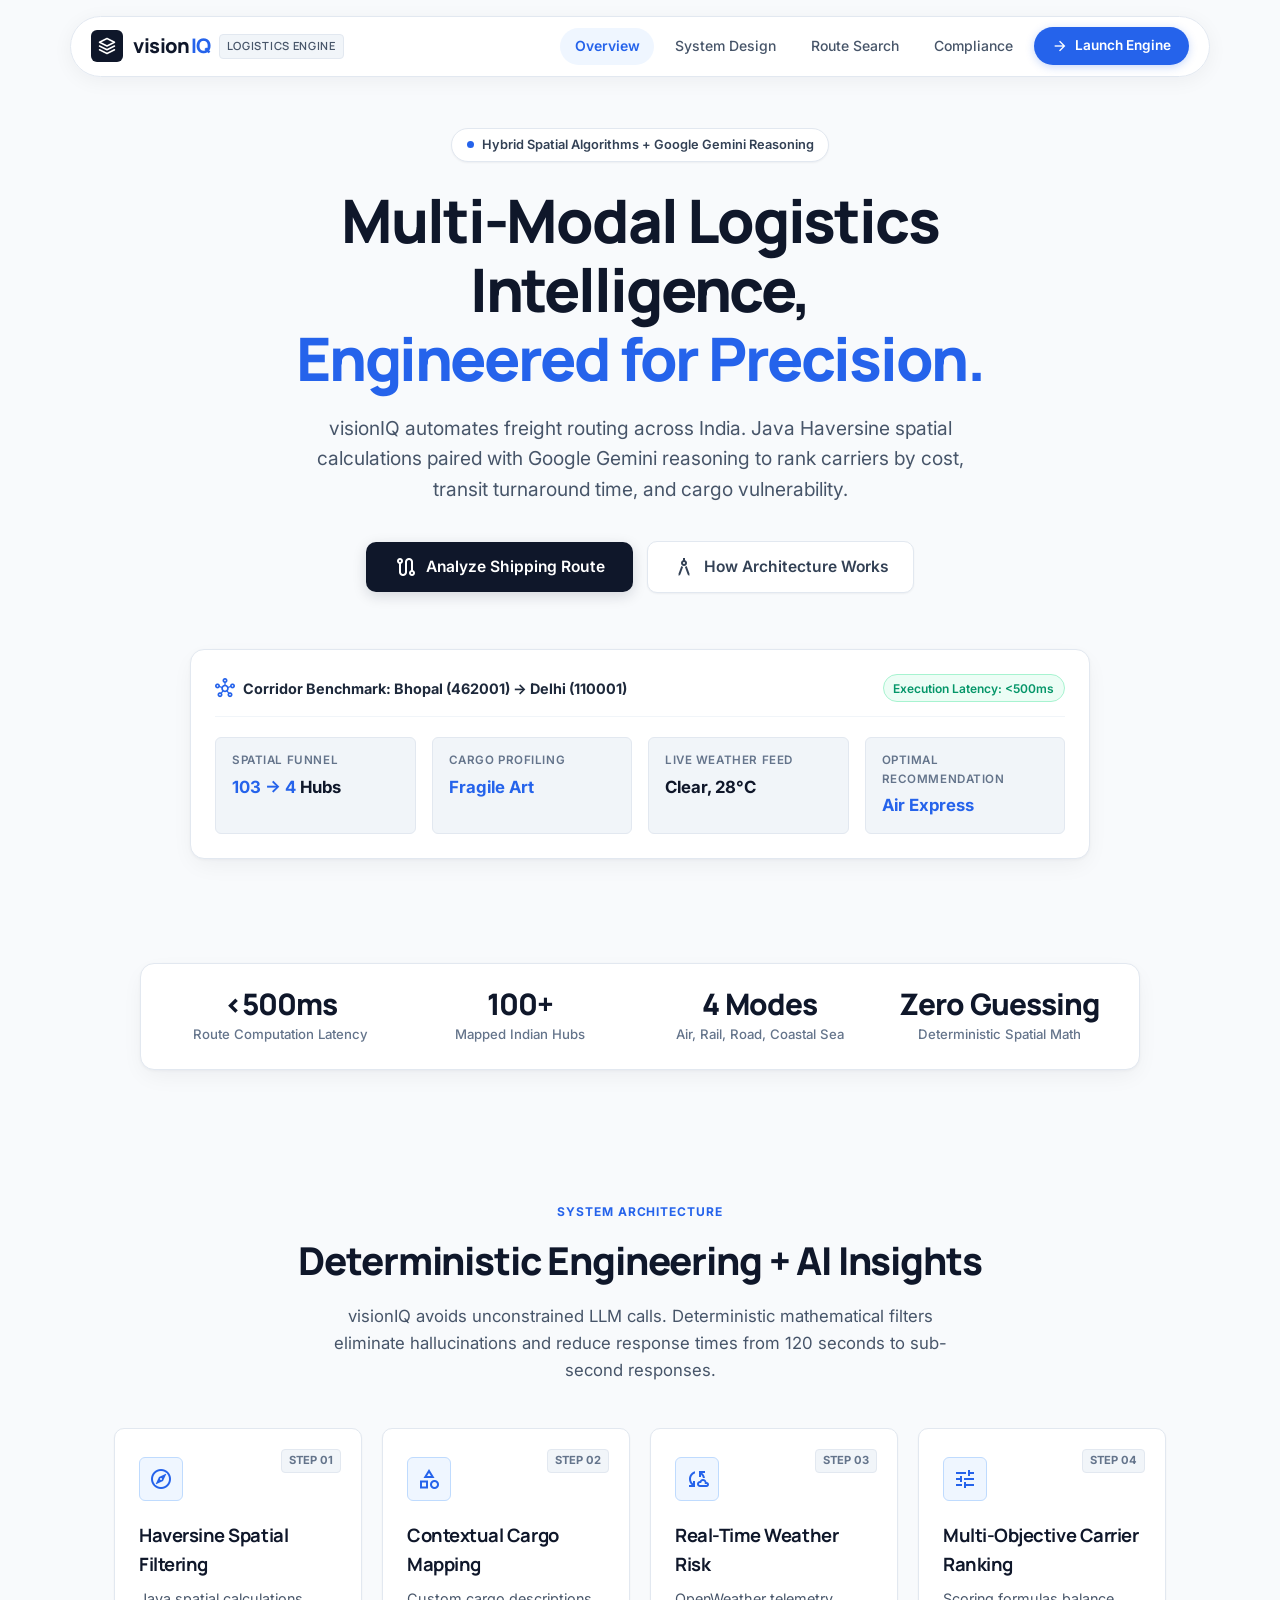
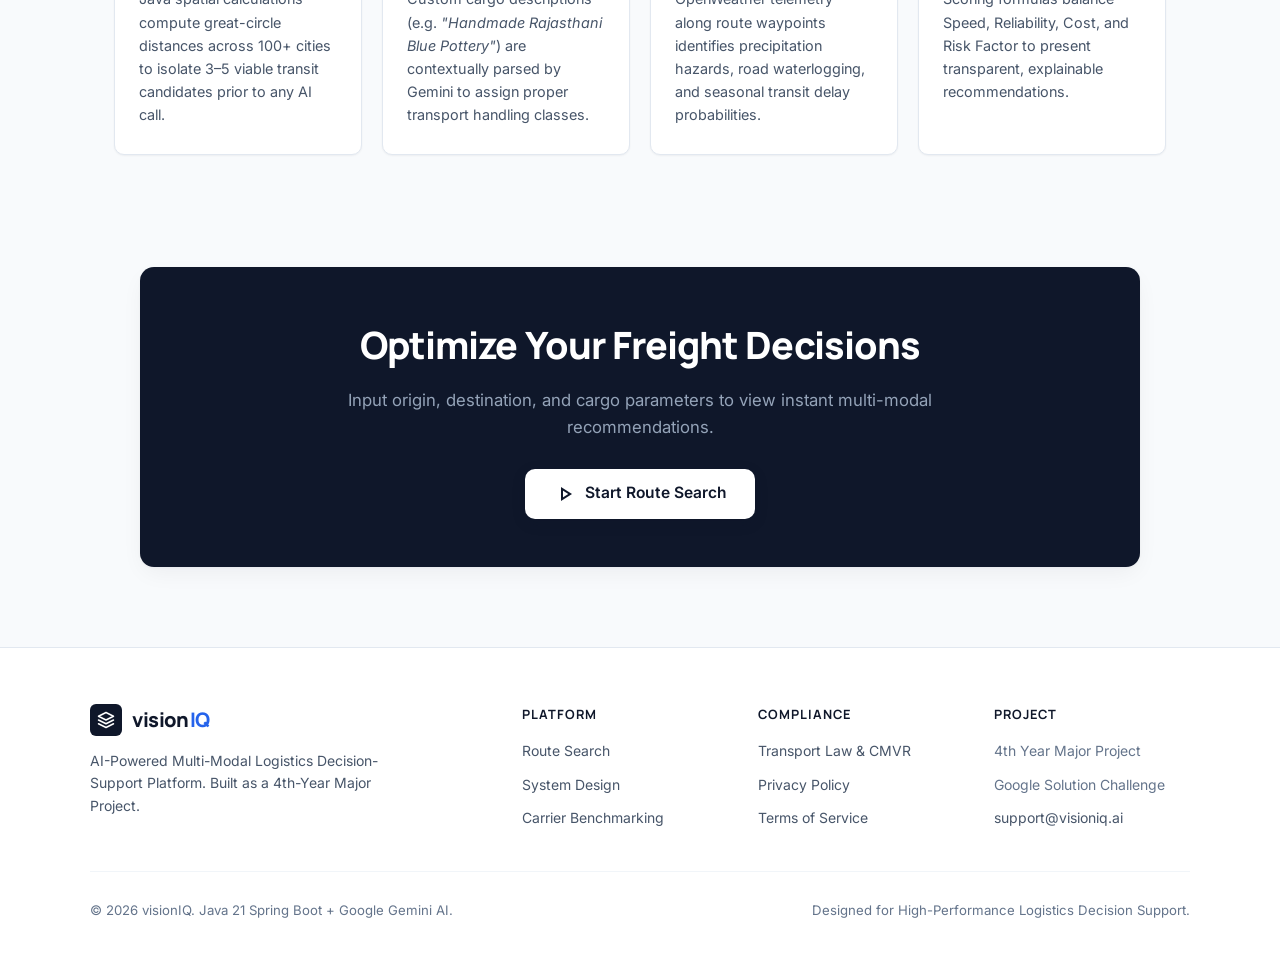
==== commit 369b7b4a: "style: switch to a sharp, smooth, modern light enterprise SaaS theme" ====
--- a/src/main/resources/static/index.html
+++ b/src/main/resources/static/index.html
@@ -4,7 +4,7 @@
 <head>
     <meta charset="utf-8" />
     <meta content="width=device-width, initial-scale=1.0" name="viewport" />
-    <title>visionIQ | AI-Powered Multi-Modal Logistics Platform</title>
+    <title>visionIQ | Multi-Modal Freight Intelligence</title>
     <link rel="preconnect" href="https://fonts.googleapis.com">
     <link rel="preconnect" href="https://fonts.gstatic.com" crossorigin>
     <link href="https://fonts.googleapis.com/css2?family=Manrope:wght@400;500;600;700;800&family=Inter:wght@400;500;600;700&family=JetBrains+Mono:wght@500;700&display=swap" rel="stylesheet" />
@@ -15,7 +15,7 @@
 <body>
     <div class="page-transition-overlay" id="page-transition"></div>
 
-    <!-- Glassmorphic Top Navigation -->
+    <!-- Clean Floating Navigation -->
     <nav class="top-nav">
         <a href="index.html" class="brand-wrapper">
             <div class="brand-icon">
@@ -25,16 +25,16 @@
             </div>
             <div class="brand-text">
                 vision<span class="iq-badge">IQ</span>
-                <span class="brand-tag">AI Logistics</span>
+                <span class="brand-tag">Logistics Engine</span>
             </div>
         </a>
         <div class="nav-links">
-            <a href="index.html" class="nav-link active">Home</a>
-            <a href="#architecture" class="nav-link">Architecture</a>
-            <a href="shipment.html" class="nav-link">Search Routes</a>
+            <a href="index.html" class="nav-link active">Overview</a>
+            <a href="#architecture" class="nav-link">System Design</a>
+            <a href="shipment.html" class="nav-link">Route Search</a>
             <a href="compliance.html" class="nav-link">Compliance</a>
             <a href="shipment.html" class="nav-cta">
-                <span class="material-symbols-outlined" style="font-size: 18px;">rocket_launch</span>
+                <span class="material-symbols-outlined" style="font-size: 16px;">arrow_forward</span>
                 Launch Engine
             </a>
         </div>
@@ -44,17 +44,17 @@
         <!-- Hero Section -->
         <section class="hero-section">
             <div class="hero-pill">
-                <span class="pulse-dot"></span>
+                <span class="dot"></span>
                 <span>Hybrid Spatial Algorithms + Google Gemini Reasoning</span>
             </div>
 
             <h1 class="hero-title">
-                Intelligent Freight Decisions, <br>
-                <span class="gradient-text">Engineered for Precision.</span>
+                Multi-Modal Logistics Intelligence, <br>
+                <span class="accent-text">Engineered for Precision.</span>
             </h1>
 
             <p class="hero-subtext">
-                visionIQ automates the complex multi-modal logistics matrix across India. By pairing Java Haversine spatial calculations with Google Gemini intelligence, it instantly ranks carriers for cost, delivery speed, and cargo vulnerability.
+                visionIQ automates freight routing across India. Java Haversine spatial calculations paired with Google Gemini reasoning to rank carriers by cost, transit turnaround time, and cargo vulnerability.
             </p>
 
             <div class="hero-actions">
@@ -63,19 +63,19 @@
                     Analyze Shipping Route
                 </a>
                 <a href="#architecture" class="btn-secondary-hero">
-                    <span class="material-symbols-outlined">psychology</span>
-                    How Hybrid AI Works
+                    <span class="material-symbols-outlined">architecture</span>
+                    How Architecture Works
                 </a>
             </div>
 
-            <!-- Interactive Hero Showcase Widget -->
+            <!-- Clean Showcase Widget -->
             <div class="hero-showcase">
                 <div class="showcase-header">
                     <div class="showcase-title">
-                        <span class="material-symbols-outlined" style="color: #06B6D4;">hub</span>
-                        <span>Flagship Benchmark: Bhopal (462001) → Delhi (110001)</span>
-                    </div>
-                    <span class="showcase-badge">Execution: 380ms (Sub-Second Flow)</span>
+                        <span class="material-symbols-outlined">hub</span>
+                        <span>Corridor Benchmark: Bhopal (462001) → Delhi (110001)</span>
+                    </div>
+                    <span class="showcase-badge">Execution Latency: &lt;500ms</span>
                 </div>
 
                 <div class="showcase-grid">
@@ -86,21 +86,21 @@
                         </div>
                     </div>
                     <div class="showcase-stat-box">
-                        <div class="stat-label">AI Cargo Resolution</div>
+                        <div class="stat-label">Cargo Profiling</div>
                         <div class="stat-value">
                             <span class="stat-highlight">Fragile Art</span>
                         </div>
                     </div>
                     <div class="showcase-stat-box">
-                        <div class="stat-label">OpenWeather Radar</div>
-                        <div class="stat-value">
-                            <span class="stat-highlight">Clear, 28°C</span>
-                        </div>
-                    </div>
-                    <div class="showcase-stat-box">
-                        <div class="stat-label">Top Ranked Carrier</div>
-                        <div class="stat-value">
-                            <span class="stat-highlight">Air Express</span> (Grade A+)
+                        <div class="stat-label">Live Weather Feed</div>
+                        <div class="stat-value">
+                            <span>Clear, 28°C</span>
+                        </div>
+                    </div>
+                    <div class="showcase-stat-box">
+                        <div class="stat-label">Optimal Recommendation</div>
+                        <div class="stat-value">
+                            <span class="stat-highlight">Air Express</span>
                         </div>
                     </div>
                 </div>
@@ -111,7 +111,7 @@
         <div class="metrics-ribbon">
             <div class="metric-item">
                 <div class="metric-number">&lt;500ms</div>
-                <div class="metric-text">Route Analysis Latency</div>
+                <div class="metric-text">Route Computation Latency</div>
             </div>
             <div class="metric-item">
                 <div class="metric-number">100+</div>
@@ -122,8 +122,8 @@
                 <div class="metric-text">Air, Rail, Road, Coastal Sea</div>
             </div>
             <div class="metric-item">
-                <div class="metric-number">0% Hallucination</div>
-                <div class="metric-text">Deterministic Spatial Funnel</div>
+                <div class="metric-number">Zero Guessing</div>
+                <div class="metric-text">Deterministic Spatial Math</div>
             </div>
         </div>
 
@@ -131,9 +131,9 @@
         <section class="section-wrapper" id="architecture">
             <div style="text-align: center;">
                 <span class="section-tag">System Architecture</span>
-                <h2 class="section-title">The Hybrid AI Advantage</h2>
+                <h2 class="section-title">Deterministic Engineering + AI Insights</h2>
                 <p class="section-desc" style="margin-left: auto; margin-right: auto;">
-                    visionIQ rejects unconstrained LLM calls. Deterministic mathematical filters protect against hallucinations and slashes latency from 120 seconds to sub-second responses.
+                    visionIQ avoids unconstrained LLM calls. Deterministic mathematical filters eliminate hallucinations and reduce response times from 120 seconds to sub-second responses.
                 </p>
             </div>
 
@@ -145,40 +145,40 @@
                     </div>
                     <h3 class="arch-card-title">Haversine Spatial Filtering</h3>
                     <p class="arch-card-desc">
-                        Java-based spatial algorithms compute great-circle distances across 100+ cities to isolate 3–5 viable transit candidates prior to any AI invocation.
+                        Java spatial calculations compute great-circle distances across 100+ cities to isolate 3–5 viable transit candidates prior to any AI call.
                     </p>
                 </div>
 
                 <div class="arch-card">
                     <span class="arch-step-badge">STEP 02</span>
-                    <div class="arch-icon-box" style="color: #A855F7; border-color: rgba(168, 85, 247, 0.4); background: rgba(168, 85, 247, 0.1);">
-                        <span class="material-symbols-outlined">psychology</span>
-                    </div>
-                    <h3 class="arch-card-title">Gemini Cargo Classification</h3>
-                    <p class="arch-card-desc">
-                        Custom cargo declarations (e.g. <em>"Handmade Rajasthani Blue Pottery"</em>) are contextually parsed by Gemini to assign proper transport packaging requirements.
+                    <div class="arch-icon-box">
+                        <span class="material-symbols-outlined">category</span>
+                    </div>
+                    <h3 class="arch-card-title">Contextual Cargo Mapping</h3>
+                    <p class="arch-card-desc">
+                        Custom cargo descriptions (e.g. <em>"Handmade Rajasthani Blue Pottery"</em>) are contextually parsed by Gemini to assign proper transport handling classes.
                     </p>
                 </div>
 
                 <div class="arch-card">
                     <span class="arch-step-badge">STEP 03</span>
-                    <div class="arch-icon-box" style="color: #38BDF8; border-color: rgba(56, 189, 248, 0.4); background: rgba(56, 189, 248, 0.1);">
+                    <div class="arch-icon-box">
                         <span class="material-symbols-outlined">cloud_sync</span>
                     </div>
-                    <h3 class="arch-card-title">Live Weather Radar</h3>
-                    <p class="arch-card-desc">
-                        Real-time OpenWeather telemetry along transit corridor stops identifies localized disruptions, rain hazards, and seasonal transit delays.
+                    <h3 class="arch-card-title">Real-Time Weather Risk</h3>
+                    <p class="arch-card-desc">
+                        OpenWeather telemetry along route waypoints identifies precipitation hazards, road waterlogging, and seasonal transit delay probabilities.
                     </p>
                 </div>
 
                 <div class="arch-card">
                     <span class="arch-step-badge">STEP 04</span>
-                    <div class="arch-icon-box" style="color: #10B981; border-color: rgba(16, 185, 129, 0.4); background: rgba(16, 185, 129, 0.1);">
+                    <div class="arch-icon-box">
                         <span class="material-symbols-outlined">tune</span>
                     </div>
                     <h3 class="arch-card-title">Multi-Objective Carrier Ranking</h3>
                     <p class="arch-card-desc">
-                        Deterministic scoring formulas balance Speed, Reliability, Cost, and Risk Score to present transparent, explainable recommendations.
+                        Scoring formulas balance Speed, Reliability, Cost, and Risk Factor to present transparent, explainable recommendations.
                     </p>
                 </div>
             </div>
@@ -186,23 +186,23 @@
 
         <!-- CTA Section -->
         <div class="cta-banner">
-            <h2 class="cta-banner-title">Ready to Optimize Your Logistics Route?</h2>
+            <h2 class="cta-banner-title">Optimize Your Freight Decisions</h2>
             <p class="cta-banner-desc">
-                Input your origin, destination, and cargo parameters to experience the visionIQ decision engine in action.
+                Input origin, destination, and cargo parameters to view instant multi-modal recommendations.
             </p>
             <a href="shipment.html" class="btn-primary-hero">
                 <span class="material-symbols-outlined">play_arrow</span>
-                Start Route Analysis
+                Start Route Search
             </a>
         </div>
     </main>
 
-    <!-- Footer -->
+    <!-- Clean Neutral Footer -->
     <footer class="site-footer">
         <div class="footer-inner">
             <div class="footer-grid">
                 <div>
-                    <div class="brand-wrapper" style="margin-bottom: 1rem;">
+                    <div class="brand-wrapper" style="margin-bottom: 0.85rem;">
                         <div class="brand-icon">
                             <svg viewBox="0 0 24 24">
                                 <path d="M12 2L2 7l10 5 10-5-10-5zM2 17l10 5 10-5M2 12l10 5 10-5" stroke="#FFFFFF" stroke-width="2" stroke-linecap="round" stroke-linejoin="round" fill="none"/>
@@ -213,37 +213,37 @@
                         </div>
                     </div>
                     <p class="footer-desc">
-                        AI-Powered Multi-Modal Logistics Decision-Support Platform. Engineered as a 4th-Year Major Project.
-                    </p>
-                </div>
-                <div>
-                    <h4 class="footer-heading">Product</h4>
+                        AI-Powered Multi-Modal Logistics Decision-Support Platform. Built as a 4th-Year Major Project.
+                    </p>
+                </div>
+                <div>
+                    <h4 class="footer-heading">Platform</h4>
                     <ul class="footer-list">
-                        <li><a href="shipment.html" class="footer-link">Analyze Route</a></li>
-                        <li><a href="#architecture" class="footer-link">Hybrid AI Architecture</a></li>
-                        <li><a href="shipment.html" class="footer-link">Carrier Portal</a></li>
+                        <li><a href="shipment.html" class="footer-link">Route Search</a></li>
+                        <li><a href="#architecture" class="footer-link">System Design</a></li>
+                        <li><a href="shipment.html" class="footer-link">Carrier Benchmarking</a></li>
                     </ul>
                 </div>
                 <div>
                     <h4 class="footer-heading">Compliance</h4>
                     <ul class="footer-list">
-                        <li><a href="compliance.html" class="footer-link">Transport Law & CMVR</a></li>
+                        <li><a href="compliance.html" class="footer-link">Transport Law &amp; CMVR</a></li>
                         <li><a href="privacy.html" class="footer-link">Privacy Policy</a></li>
                         <li><a href="terms.html" class="footer-link">Terms of Service</a></li>
                     </ul>
                 </div>
                 <div>
-                    <h4 class="footer-heading">Academic</h4>
+                    <h4 class="footer-heading">Project</h4>
                     <ul class="footer-list">
-                        <li><span class="footer-link" style="color: #94A3B8;">4th Year Major Project</span></li>
-                        <li><span class="footer-link" style="color: #94A3B8;">Google Solution Challenge</span></li>
+                        <li><span class="footer-link" style="color: #64748B;">4th Year Major Project</span></li>
+                        <li><span class="footer-link" style="color: #64748B;">Google Solution Challenge</span></li>
                         <li><a href="mailto:support@visioniq.ai" class="footer-link">support@visioniq.ai</a></li>
                     </ul>
                 </div>
             </div>
             <div class="footer-bottom">
-                <p>© 2026 visionIQ. Powered by Google Gemini AI &amp; Java 21 Spring Boot.</p>
-                <p>Designed for High-Performance Multi-Modal Freight Optimization.</p>
+                <p>© 2026 visionIQ. Java 21 Spring Boot + Google Gemini AI.</p>
+                <p>Designed for High-Performance Logistics Decision Support.</p>
             </div>
         </div>
     </footer>
@@ -253,7 +253,7 @@
             setTimeout(() => {
                 const overlay = document.getElementById('page-transition');
                 if (overlay) overlay.classList.add('hidden');
-            }, 60);
+            }, 50);
         });
     </script>
 </body>
--- a/src/main/resources/static/style.css
+++ b/src/main/resources/static/style.css
@@ -1,49 +1,64 @@
 /* ============================================================
-   visionIQ — Master Design System (Electric Blue & Cyan AI Theme)
+   visionIQ — Clean, Sharp, Smooth Light Theme
+   (Executive Modern Freight SaaS Aesthetic)
    ============================================================ */
 :root {
-  /* Color Palette — Deep Obsidian & Electric Cyan/Blue */
-  --bg-main:                  #070B14;
-  --bg-surface-1:             rgba(15, 23, 42, 0.75);
-  --bg-surface-2:             rgba(30, 41, 59, 0.65);
-  --bg-surface-elevated:      rgba(30, 41, 59, 0.9);
-  
-  --color-primary:            #06B6D4; /* Vibrant Cyan */
-  --color-primary-glow:       rgba(6, 182, 212, 0.35);
-  --color-primary-variant:    #0891B2;
-  
-  --color-secondary:          #3B82F6; /* Electric Blue */
-  --color-secondary-glow:     rgba(59, 130, 246, 0.35);
-  
-  --color-accent-ai:          #8B5CF6; /* AI Purple */
-  --color-accent-ai-glow:     rgba(139, 92, 246, 0.3);
-  
-  --color-success:            #10B981; /* Emerald */
-  --color-warning:            #F59E0B; /* Amber */
-  --color-danger:             #EF4444; /* Crimson */
-  
-  --border-subtle:            rgba(255, 255, 255, 0.08);
-  --border-glass:             rgba(56, 189, 248, 0.18);
-  --border-focus:             rgba(6, 182, 212, 0.6);
-  
-  --text-main:                #F8FAFC;
-  --text-muted:               #94A3B8;
-  --text-subtle:              #64748B;
-  
-  --font-headline:            'Manrope', -apple-system, BlinkMacSystemFont, 'Segoe UI', sans-serif;
-  --font-body:                'Inter', -apple-system, BlinkMacSystemFont, 'Segoe UI', sans-serif;
-  --font-mono:                'JetBrains Mono', 'Fira Code', monospace;
-  
-  --radius-sm:                6px;
-  --radius-md:                12px;
-  --radius-lg:                18px;
-  --radius-xl:                24px;
-  --radius-full:              9999px;
-  
-  --blur-glass:               blur(16px);
-  --shadow-card:              0 16px 40px -10px rgba(0, 0, 0, 0.5), 0 0 20px rgba(6, 182, 212, 0.06);
-  --shadow-glow:              0 0 30px rgba(6, 182, 212, 0.25);
-  --shadow-glow-blue:         0 0 30px rgba(59, 130, 246, 0.25);
+  /* Surface & Backgrounds */
+  --bg-page:                 #F8FAFC; /* Soft clean slate */
+  --bg-surface:              #FFFFFF; /* Pure crisp white */
+  --bg-surface-subtle:       #F1F5F9; /* Subtle off-white / gray */
+  --bg-surface-elevated:     #FFFFFF;
+
+  /* Brand & Accents — Sharp Cobalt & Deep Slate */
+  --color-primary:           #2563EB; /* Premium Cobalt Blue */
+  --color-primary-dark:      #1D4ED8;
+  --color-primary-light:     #EFF6FF;
+  --color-primary-border:    #BFDBFE;
+
+  --color-slate-900:         #0F172A;
+  --color-slate-800:         #1E293B;
+  --color-slate-700:         #334155;
+  --color-slate-600:         #475569;
+  --color-slate-500:         #64748B;
+  --color-slate-400:         #94A3B8;
+  --color-slate-200:         #E2E8F0;
+  --color-slate-100:         #F1F5F9;
+
+  --color-success:           #059669; /* Emerald */
+  --color-success-light:     #ECFDF5;
+  --color-warning:           #D97706; /* Amber */
+  --color-warning-light:     #FFFBEB;
+  --color-danger:            #DC2626;
+
+  /* Typography Colors */
+  --text-main:               #0F172A; /* Deep dark slate */
+  --text-secondary:          #334155;
+  --text-muted:              #64748B;
+  --text-subtle:             #94A3B8;
+
+  /* Borders & Dividers */
+  --border-color:            #E2E8F0;
+  --border-subtle:           #F1F5F9;
+  --border-focus:            #2563EB;
+
+  /* Fonts */
+  --font-headline:           'Manrope', -apple-system, BlinkMacSystemFont, 'Segoe UI', Roboto, sans-serif;
+  --font-body:               'Inter', -apple-system, BlinkMacSystemFont, 'Segoe UI', Roboto, sans-serif;
+  --font-mono:               'JetBrains Mono', monospace;
+
+  /* Radii (Sharp & modern) */
+  --radius-xs:               4px;
+  --radius-sm:               6px;
+  --radius-md:               10px;
+  --radius-lg:               14px;
+  --radius-xl:               18px;
+  --radius-full:             9999px;
+
+  /* Shadows (Smooth & subtle) */
+  --shadow-sm:               0 1px 2px 0 rgba(15, 23, 42, 0.05);
+  --shadow-card:             0 1px 3px 0 rgba(15, 23, 42, 0.04), 0 8px 24px -4px rgba(15, 23, 42, 0.06);
+  --shadow-card-hover:       0 8px 30px -4px rgba(15, 23, 42, 0.1), 0 2px 6px -1px rgba(15, 23, 42, 0.04);
+  --shadow-popover:          0 12px 32px -4px rgba(15, 23, 42, 0.12);
 }
 
 /* ============================================================
@@ -57,17 +72,12 @@
 
 html {
   scroll-behavior: smooth;
-  color-scheme: dark;
+  color-scheme: light;
 }
 
 body {
   font-family: var(--font-body);
-  background-color: var(--bg-main);
-  background-image: 
-    radial-gradient(circle at 15% 15%, rgba(6, 182, 212, 0.08) 0%, transparent 40%),
-    radial-gradient(circle at 85% 85%, rgba(59, 130, 246, 0.08) 0%, transparent 45%),
-    radial-gradient(circle at 50% 50%, rgba(139, 92, 246, 0.04) 0%, transparent 50%);
-  background-attachment: fixed;
+  background-color: var(--bg-page);
   color: var(--text-main);
   line-height: 1.6;
   min-height: 100vh;
@@ -78,8 +88,8 @@
 h1, h2, h3, h4, h5, h6 {
   font-family: var(--font-headline);
   font-weight: 700;
-  letter-spacing: -0.02em;
-  color: #FFFFFF;
+  letter-spacing: -0.025em;
+  color: var(--color-slate-900);
 }
 
 a {
@@ -106,11 +116,11 @@
 .page-transition-overlay {
   position: fixed;
   inset: 0;
-  background: radial-gradient(circle at center, #0F172A 0%, #070B14 100%);
+  background: #FFFFFF;
   z-index: 99999;
   opacity: 1;
   pointer-events: none;
-  transition: opacity 0.4s ease, visibility 0.4s ease;
+  transition: opacity 0.3s ease, visibility 0.3s ease;
 }
 
 .page-transition-overlay.hidden {
@@ -124,131 +134,128 @@
 }
 
 /* ============================================================
-   Navigation Bar (Glassmorphic)
+   Navigation Bar (Crisp White Floating)
    ============================================================ */
 .top-nav {
   position: fixed;
-  top: 1.25rem;
+  top: 1rem;
   left: 50%;
   transform: translateX(-50%);
   width: calc(100% - 2.5rem);
-  max-width: 1200px;
+  max-width: 1140px;
   z-index: 100;
-  background: rgba(15, 23, 42, 0.65);
-  backdrop-filter: var(--blur-glass);
-  -webkit-backdrop-filter: var(--blur-glass);
-  border: 1px solid var(--border-glass);
-  box-shadow: 0 10px 30px rgba(0, 0, 0, 0.4), 0 0 20px rgba(6, 182, 212, 0.1);
+  background: rgba(255, 255, 255, 0.94);
+  backdrop-filter: blur(12px);
+  -webkit-backdrop-filter: blur(12px);
+  border: 1px solid var(--border-color);
+  box-shadow: 0 4px 20px rgba(15, 23, 42, 0.05);
   display: flex;
   justify-content: space-between;
   align-items: center;
-  padding: 0.75rem 1.25rem;
+  padding: 0.65rem 1.25rem;
   border-radius: var(--radius-full);
-  transition: all 0.3s ease;
+  transition: all 0.25s ease;
 }
 
 .top-nav:hover {
-  border-color: rgba(6, 182, 212, 0.35);
-  box-shadow: 0 12px 35px rgba(0, 0, 0, 0.5), 0 0 25px rgba(6, 182, 212, 0.18);
+  border-color: #CBD5E1;
+  box-shadow: 0 6px 24px rgba(15, 23, 42, 0.08);
 }
 
 .brand-wrapper {
   display: flex;
   align-items: center;
-  gap: 0.75rem;
+  gap: 0.65rem;
   text-decoration: none;
 }
 
 .brand-icon {
-  width: 36px;
-  height: 36px;
-  border-radius: 10px;
-  background: linear-gradient(135deg, #06B6D4, #3B82F6);
+  width: 32px;
+  height: 32px;
+  border-radius: var(--radius-sm);
+  background: var(--color-slate-900);
   display: flex;
   align-items: center;
   justify-content: center;
-  box-shadow: 0 0 15px rgba(6, 182, 212, 0.4);
 }
 
 .brand-icon svg {
-  width: 22px;
-  height: 22px;
-  fill: #FFFFFF;
+  width: 18px;
+  height: 18px;
 }
 
 .brand-text {
   font-family: var(--font-headline);
-  font-size: 1.35rem;
+  font-size: 1.25rem;
   font-weight: 800;
   letter-spacing: -0.03em;
-  color: #FFFFFF;
+  color: var(--color-slate-900);
   display: flex;
   align-items: center;
 }
 
 .brand-text .iq-badge {
-  background: linear-gradient(135deg, #06B6D4 0%, #3B82F6 100%);
-  -webkit-background-clip: text;
-  -webkit-text-fill-color: transparent;
+  color: var(--color-primary);
   margin-left: 1px;
 }
 
 .brand-tag {
-  font-size: 0.65rem;
-  font-weight: 700;
+  font-size: 0.7rem;
+  font-weight: 600;
   text-transform: uppercase;
-  letter-spacing: 0.08em;
-  color: #38BDF8;
-  background: rgba(6, 182, 212, 0.12);
-  border: 1px solid rgba(6, 182, 212, 0.3);
+  letter-spacing: 0.06em;
+  color: var(--color-slate-600);
+  background: var(--bg-surface-subtle);
+  border: 1px solid var(--border-color);
   padding: 0.15rem 0.45rem;
-  border-radius: 4px;
+  border-radius: var(--radius-xs);
   margin-left: 0.5rem;
 }
 
 .nav-links {
   display: flex;
   align-items: center;
-  gap: 0.5rem;
+  gap: 0.4rem;
 }
 
 .nav-link {
-  font-size: 0.9rem;
+  font-size: 0.875rem;
   font-weight: 500;
-  color: var(--text-muted);
-  padding: 0.5rem 1rem;
+  color: var(--color-slate-600);
+  padding: 0.45rem 0.9rem;
   border-radius: var(--radius-full);
   transition: all 0.2s ease;
 }
 
-.nav-link:hover, .nav-link.active {
-  color: #FFFFFF;
-  background: rgba(255, 255, 255, 0.08);
+.nav-link:hover {
+  color: var(--color-slate-900);
+  background: var(--color-slate-100);
 }
 
 .nav-link.active {
   color: var(--color-primary);
-  background: rgba(6, 182, 212, 0.12);
-  border: 1px solid rgba(6, 182, 212, 0.25);
+  background: var(--color-primary-light);
+  font-weight: 600;
 }
 
 .nav-cta {
   display: inline-flex;
   align-items: center;
   gap: 0.4rem;
-  background: linear-gradient(135deg, #06B6D4, #2563EB);
+  background: var(--color-primary);
   color: #FFFFFF;
   font-weight: 600;
-  font-size: 0.875rem;
-  padding: 0.55rem 1.15rem;
+  font-size: 0.85rem;
+  padding: 0.5rem 1.15rem;
   border-radius: var(--radius-full);
-  box-shadow: 0 4px 15px rgba(6, 182, 212, 0.35);
-  transition: all 0.25s ease;
+  box-shadow: 0 2px 8px rgba(37, 99, 235, 0.25);
+  transition: all 0.2s ease;
 }
 
 .nav-cta:hover {
+  background: var(--color-primary-dark);
+  box-shadow: 0 4px 12px rgba(37, 99, 235, 0.35);
   transform: translateY(-1px);
-  box-shadow: 0 6px 20px rgba(6, 182, 212, 0.5);
   color: #FFFFFF;
 }
 
@@ -256,9 +263,8 @@
    Hero Section
    ============================================================ */
 .hero-section {
-  position: relative;
-  padding: 8.5rem 1.5rem 4rem;
-  max-width: 1200px;
+  padding: 8rem 1.5rem 3.5rem;
+  max-width: 1100px;
   margin: 0 auto;
   text-align: center;
 }
@@ -267,61 +273,53 @@
   display: inline-flex;
   align-items: center;
   gap: 0.5rem;
-  background: rgba(15, 23, 42, 0.8);
-  border: 1px solid rgba(6, 182, 212, 0.3);
-  padding: 0.35rem 0.85rem;
+  background: #FFFFFF;
+  border: 1px solid var(--border-color);
+  padding: 0.35rem 0.9rem;
   border-radius: var(--radius-full);
-  font-size: 0.825rem;
-  color: #38BDF8;
+  font-size: 0.8rem;
+  font-weight: 600;
+  color: var(--color-slate-700);
   margin-bottom: 1.5rem;
-  box-shadow: 0 4px 20px rgba(6, 182, 212, 0.15);
-}
-
-.hero-pill .pulse-dot {
-  width: 8px;
-  height: 8px;
+  box-shadow: var(--shadow-sm);
+}
+
+.hero-pill .dot {
+  width: 7px;
+  height: 7px;
   border-radius: 50%;
-  background-color: #06B6D4;
-  box-shadow: 0 0 10px #06B6D4;
-  animation: pulse 2s infinite;
-}
-
-@keyframes pulse {
-  0% { transform: scale(0.95); box-shadow: 0 0 0 0 rgba(6, 182, 212, 0.7); }
-  70% { transform: scale(1); box-shadow: 0 0 0 8px rgba(6, 182, 212, 0); }
-  100% { transform: scale(0.95); box-shadow: 0 0 0 0 rgba(6, 182, 212, 0); }
+  background-color: var(--color-primary);
 }
 
 .hero-title {
-  font-size: clamp(2.5rem, 5.5vw, 4.25rem);
+  font-size: clamp(2.4rem, 5vw, 3.75rem);
   font-weight: 800;
   line-height: 1.15;
   letter-spacing: -0.035em;
+  color: var(--color-slate-900);
   margin-bottom: 1.25rem;
-  max-width: 950px;
+  max-width: 900px;
   margin-left: auto;
   margin-right: auto;
 }
 
-.hero-title .gradient-text {
-  background: linear-gradient(135deg, #06B6D4 10%, #3B82F6 50%, #A855F7 95%);
-  -webkit-background-clip: text;
-  -webkit-text-fill-color: transparent;
+.hero-title .accent-text {
+  color: var(--color-primary);
 }
 
 .hero-subtext {
-  font-size: clamp(1.05rem, 2vw, 1.25rem);
-  color: var(--text-muted);
-  max-width: 720px;
+  font-size: clamp(1.05rem, 1.8vw, 1.2rem);
+  color: var(--color-slate-600);
+  max-width: 680px;
   margin: 0 auto 2.25rem;
-  line-height: 1.65;
+  line-height: 1.6;
 }
 
 .hero-actions {
   display: flex;
   justify-content: center;
   align-items: center;
-  gap: 1rem;
+  gap: 0.85rem;
   flex-wrap: wrap;
   margin-bottom: 3.5rem;
 }
@@ -329,67 +327,56 @@
 .btn-primary-hero {
   display: inline-flex;
   align-items: center;
-  gap: 0.6rem;
-  background: linear-gradient(135deg, #06B6D4 0%, #2563EB 100%);
+  gap: 0.5rem;
+  background: var(--color-slate-900);
   color: #FFFFFF;
-  font-weight: 700;
-  font-size: 1.05rem;
-  padding: 0.9rem 2rem;
-  border-radius: var(--radius-full);
-  box-shadow: 0 10px 25px rgba(6, 182, 212, 0.4);
-  transition: all 0.3s cubic-bezier(0.16, 1, 0.3, 1);
+  font-weight: 600;
+  font-size: 0.975rem;
+  padding: 0.8rem 1.75rem;
+  border-radius: var(--radius-md);
+  box-shadow: 0 4px 14px rgba(15, 23, 42, 0.15);
+  transition: all 0.2s ease;
 }
 
 .btn-primary-hero:hover {
-  transform: translateY(-2px) scale(1.02);
-  box-shadow: 0 14px 35px rgba(6, 182, 212, 0.55);
+  background: var(--color-primary);
+  transform: translateY(-1px);
+  box-shadow: 0 6px 20px rgba(37, 99, 235, 0.25);
 }
 
 .btn-secondary-hero {
   display: inline-flex;
   align-items: center;
   gap: 0.5rem;
-  background: rgba(30, 41, 59, 0.7);
-  color: #FFFFFF;
+  background: #FFFFFF;
+  color: var(--color-slate-700);
   font-weight: 600;
-  font-size: 1.05rem;
-  padding: 0.9rem 1.75rem;
-  border-radius: var(--radius-full);
-  border: 1px solid var(--border-glass);
-  backdrop-filter: var(--blur-glass);
-  transition: all 0.25s ease;
+  font-size: 0.975rem;
+  padding: 0.8rem 1.5rem;
+  border-radius: var(--radius-md);
+  border: 1px solid var(--border-color);
+  box-shadow: var(--shadow-sm);
+  transition: all 0.2s ease;
 }
 
 .btn-secondary-hero:hover {
-  background: rgba(51, 65, 85, 0.8);
-  border-color: rgba(6, 182, 212, 0.4);
-  transform: translateY(-2px);
-}
-
-/* ============================================================
-   Interactive Hero Interactive Showcase Widget
+  background: var(--bg-surface-subtle);
+  color: var(--color-slate-900);
+  border-color: #CBD5E1;
+}
+
+/* ============================================================
+   Interactive Hero Showcase Widget
    ============================================================ */
 .hero-showcase {
-  max-width: 950px;
+  max-width: 900px;
   margin: 0 auto;
-  background: rgba(15, 23, 42, 0.7);
-  border: 1px solid var(--border-glass);
-  border-radius: var(--radius-xl);
-  padding: 1.75rem;
-  backdrop-filter: var(--blur-glass);
+  background: #FFFFFF;
+  border: 1px solid var(--border-color);
+  border-radius: var(--radius-lg);
+  padding: 1.5rem;
   box-shadow: var(--shadow-card);
-  position: relative;
-  overflow: hidden;
-}
-
-.hero-showcase::before {
-  content: '';
-  position: absolute;
-  top: -2px;
-  left: 20%;
-  right: 20%;
-  height: 2px;
-  background: linear-gradient(90deg, transparent, #06B6D4, #3B82F6, transparent);
+  text-align: left;
 }
 
 .showcase-header {
@@ -397,7 +384,7 @@
   justify-content: space-between;
   align-items: center;
   margin-bottom: 1.25rem;
-  padding-bottom: 1rem;
+  padding-bottom: 0.85rem;
   border-bottom: 1px solid var(--border-subtle);
   flex-wrap: wrap;
   gap: 0.75rem;
@@ -407,15 +394,20 @@
   display: flex;
   align-items: center;
   gap: 0.5rem;
-  font-size: 0.95rem;
+  font-size: 0.9rem;
   font-weight: 700;
-  color: #E2E8F0;
+  color: var(--color-slate-800);
+}
+
+.showcase-title .material-symbols-outlined {
+  color: var(--color-primary);
+  font-size: 20px;
 }
 
 .showcase-badge {
-  background: rgba(16, 185, 129, 0.15);
-  color: #10B981;
-  border: 1px solid rgba(16, 185, 129, 0.3);
+  background: var(--color-success-light);
+  color: var(--color-success);
+  border: 1px solid #A7F3D0;
   font-size: 0.75rem;
   font-weight: 600;
   padding: 0.2rem 0.6rem;
@@ -424,59 +416,63 @@
 
 .showcase-grid {
   display: grid;
-  grid-template-columns: repeat(auto-fit, minmax(200px, 1fr));
+  grid-template-columns: repeat(4, 1fr);
   gap: 1rem;
-  text-align: left;
+}
+
+@media (max-width: 768px) {
+  .showcase-grid {
+    grid-template-columns: repeat(2, 1fr);
+  }
 }
 
 .showcase-stat-box {
-  background: rgba(30, 41, 59, 0.5);
-  border: 1px solid var(--border-subtle);
-  border-radius: var(--radius-md);
-  padding: 1rem;
+  background: var(--bg-surface-subtle);
+  border: 1px solid var(--border-color);
+  border-radius: var(--radius-sm);
+  padding: 0.85rem 1rem;
   transition: all 0.2s ease;
 }
 
 .showcase-stat-box:hover {
-  border-color: rgba(6, 182, 212, 0.3);
-  background: rgba(30, 41, 59, 0.8);
+  background: #FFFFFF;
+  border-color: var(--color-primary-border);
+  box-shadow: var(--shadow-sm);
 }
 
 .stat-label {
-  font-size: 0.75rem;
+  font-size: 0.725rem;
   text-transform: uppercase;
   letter-spacing: 0.05em;
-  color: var(--text-subtle);
-  margin-bottom: 0.35rem;
+  color: var(--color-slate-500);
+  margin-bottom: 0.25rem;
+  font-weight: 600;
 }
 
 .stat-value {
-  font-size: 1.15rem;
+  font-size: 1.05rem;
   font-weight: 700;
-  color: #FFFFFF;
-  display: flex;
-  align-items: center;
-  gap: 0.4rem;
+  color: var(--color-slate-900);
 }
 
 .stat-highlight {
-  color: #06B6D4;
+  color: var(--color-primary);
 }
 
 /* ============================================================
    Metrics Ribbon
    ============================================================ */
 .metrics-ribbon {
-  max-width: 1100px;
-  margin: 3rem auto 5rem;
+  max-width: 1000px;
+  margin: 3rem auto 4.5rem;
   padding: 1.5rem 2rem;
-  background: rgba(15, 23, 42, 0.5);
-  border: 1px solid var(--border-glass);
+  background: #FFFFFF;
+  border: 1px solid var(--border-color);
   border-radius: var(--radius-lg);
   display: grid;
   grid-template-columns: repeat(4, 1fr);
   gap: 1.5rem;
-  backdrop-filter: var(--blur-glass);
+  box-shadow: var(--shadow-card);
 }
 
 .metric-item {
@@ -485,19 +481,17 @@
 
 .metric-number {
   font-family: var(--font-headline);
-  font-size: 2rem;
+  font-size: 1.85rem;
   font-weight: 800;
   letter-spacing: -0.03em;
-  background: linear-gradient(135deg, #06B6D4, #3B82F6);
-  -webkit-background-clip: text;
-  -webkit-text-fill-color: transparent;
+  color: var(--color-slate-900);
   line-height: 1.1;
   margin-bottom: 0.25rem;
 }
 
 .metric-text {
-  font-size: 0.85rem;
-  color: var(--text-muted);
+  font-size: 0.825rem;
+  color: var(--color-slate-500);
   font-weight: 500;
 }
 
@@ -505,202 +499,202 @@
    Architecture & Features Section
    ============================================================ */
 .section-wrapper {
-  max-width: 1200px;
+  max-width: 1100px;
   margin: 0 auto;
-  padding: 4rem 1.5rem;
+  padding: 3.5rem 1.5rem;
 }
 
 .section-tag {
   display: inline-block;
+  font-size: 0.75rem;
+  font-weight: 700;
+  text-transform: uppercase;
+  letter-spacing: 0.08em;
+  color: var(--color-primary);
+  margin-bottom: 0.5rem;
+}
+
+.section-title {
+  font-size: clamp(1.85rem, 3vw, 2.5rem);
+  font-weight: 800;
+  letter-spacing: -0.03em;
+  color: var(--color-slate-900);
+  margin-bottom: 0.75rem;
+}
+
+.section-desc {
+  font-size: 1.05rem;
+  color: var(--color-slate-600);
+  max-width: 620px;
+  margin-bottom: 2.75rem;
+}
+
+.architecture-grid {
+  display: grid;
+  grid-template-columns: repeat(auto-fit, minmax(240px, 1fr));
+  gap: 1.25rem;
+}
+
+.arch-card {
+  background: #FFFFFF;
+  border: 1px solid var(--border-color);
+  border-radius: var(--radius-md);
+  padding: 1.75rem 1.5rem;
+  transition: all 0.25s ease;
+  position: relative;
+  box-shadow: var(--shadow-sm);
+}
+
+.arch-card:hover {
+  transform: translateY(-3px);
+  border-color: #CBD5E1;
+  box-shadow: var(--shadow-card-hover);
+}
+
+.arch-step-badge {
+  position: absolute;
+  top: 1.25rem;
+  right: 1.25rem;
+  font-size: 0.7rem;
+  font-weight: 700;
+  color: var(--color-slate-500);
+  background: var(--bg-surface-subtle);
+  border: 1px solid var(--border-color);
+  padding: 0.15rem 0.45rem;
+  border-radius: var(--radius-xs);
+}
+
+.arch-icon-box {
+  width: 44px;
+  height: 44px;
+  border-radius: var(--radius-sm);
+  background: var(--color-primary-light);
+  border: 1px solid var(--color-primary-border);
+  display: flex;
+  align-items: center;
+  justify-content: center;
+  margin-bottom: 1.25rem;
+  color: var(--color-primary);
+}
+
+.arch-icon-box .material-symbols-outlined {
+  font-size: 24px;
+}
+
+.arch-card-title {
+  font-size: 1.15rem;
+  font-weight: 700;
+  margin-bottom: 0.5rem;
+  color: var(--color-slate-900);
+}
+
+.arch-card-desc {
+  font-size: 0.9rem;
+  color: var(--color-slate-600);
+  line-height: 1.6;
+}
+
+/* ============================================================
+   CTA Card
+   ============================================================ */
+.cta-banner {
+  max-width: 1000px;
+  margin: 3.5rem auto;
+  padding: 3rem 2rem;
+  background: var(--color-slate-900);
+  border-radius: var(--radius-lg);
+  box-shadow: var(--shadow-card);
+  text-align: center;
+  color: #FFFFFF;
+}
+
+.cta-banner-title {
+  font-size: clamp(1.85rem, 3vw, 2.35rem);
+  font-weight: 800;
+  color: #FFFFFF;
+  margin-bottom: 0.75rem;
+}
+
+.cta-banner-desc {
+  font-size: 1.05rem;
+  color: #94A3B8;
+  max-width: 600px;
+  margin: 0 auto 1.75rem;
+}
+
+.cta-banner .btn-primary-hero {
+  background: #FFFFFF;
+  color: var(--color-slate-900);
+}
+
+.cta-banner .btn-primary-hero:hover {
+  background: var(--color-primary);
+  color: #FFFFFF;
+}
+
+/* ============================================================
+   Footer (Clean Neutral Light)
+   ============================================================ */
+.site-footer {
+  border-top: 1px solid var(--border-color);
+  background: #FFFFFF;
+  padding: 3.5rem 1.5rem 2rem;
+  margin-top: 5rem;
+}
+
+.footer-inner {
+  max-width: 1100px;
+  margin: 0 auto;
+}
+
+.footer-grid {
+  display: grid;
+  grid-template-columns: 2fr 1fr 1fr 1fr;
+  gap: 2.5rem;
+  margin-bottom: 2.5rem;
+}
+
+.footer-desc {
+  font-size: 0.875rem;
+  color: var(--color-slate-600);
+  max-width: 320px;
+  line-height: 1.6;
+}
+
+.footer-heading {
   font-size: 0.8rem;
   font-weight: 700;
   text-transform: uppercase;
   letter-spacing: 0.08em;
-  color: #06B6D4;
-  margin-bottom: 0.5rem;
-}
-
-.section-title {
-  font-size: clamp(2rem, 3.5vw, 2.75rem);
-  font-weight: 800;
-  letter-spacing: -0.03em;
-  margin-bottom: 1rem;
-}
-
-.section-desc {
-  font-size: 1.05rem;
-  color: var(--text-muted);
-  max-width: 650px;
-  margin-bottom: 3rem;
-}
-
-.architecture-grid {
-  display: grid;
-  grid-template-columns: repeat(auto-fit, minmax(260px, 1fr));
-  gap: 1.5rem;
-}
-
-.arch-card {
-  background: rgba(15, 23, 42, 0.7);
-  border: 1px solid var(--border-glass);
-  border-radius: var(--radius-lg);
-  padding: 2rem 1.5rem;
-  backdrop-filter: var(--blur-glass);
-  transition: all 0.3s cubic-bezier(0.16, 1, 0.3, 1);
-  position: relative;
-  overflow: hidden;
-}
-
-.arch-card:hover {
-  transform: translateY(-5px);
-  border-color: rgba(6, 182, 212, 0.4);
-  box-shadow: 0 15px 35px rgba(0, 0, 0, 0.5), 0 0 25px rgba(6, 182, 212, 0.15);
-}
-
-.arch-step-badge {
-  position: absolute;
-  top: 1.25rem;
-  right: 1.25rem;
-  font-size: 0.75rem;
-  font-weight: 800;
-  color: #38BDF8;
-  background: rgba(6, 182, 212, 0.12);
-  border: 1px solid rgba(6, 182, 212, 0.25);
-  padding: 0.2rem 0.5rem;
-  border-radius: 4px;
-}
-
-.arch-icon-box {
-  width: 52px;
-  height: 52px;
-  border-radius: 14px;
-  background: linear-gradient(135deg, rgba(6, 182, 212, 0.15), rgba(59, 130, 246, 0.15));
-  border: 1px solid rgba(6, 182, 212, 0.3);
-  display: flex;
-  align-items: center;
-  justify-content: center;
-  margin-bottom: 1.25rem;
-  color: #06B6D4;
-}
-
-.arch-icon-box .material-symbols-outlined {
-  font-size: 28px;
-}
-
-.arch-card-title {
-  font-size: 1.25rem;
-  font-weight: 700;
-  margin-bottom: 0.75rem;
-  color: #FFFFFF;
-}
-
-.arch-card-desc {
-  font-size: 0.925rem;
-  color: var(--text-muted);
-  line-height: 1.6;
-}
-
-/* ============================================================
-   CTA Card
-   ============================================================ */
-.cta-banner {
-  max-width: 1100px;
-  margin: 4rem auto;
-  padding: 3.5rem 2.5rem;
-  background: linear-gradient(135deg, rgba(15, 23, 42, 0.95), rgba(30, 41, 59, 0.9)),
-              radial-gradient(circle at 10% 50%, rgba(6, 182, 212, 0.2), transparent 50%);
-  border: 1px solid rgba(6, 182, 212, 0.35);
-  border-radius: var(--radius-xl);
-  box-shadow: var(--shadow-glow);
-  text-align: center;
-  position: relative;
-  overflow: hidden;
-}
-
-.cta-banner-title {
-  font-size: clamp(2rem, 3.5vw, 2.75rem);
-  font-weight: 800;
-  margin-bottom: 1rem;
-}
-
-.cta-banner-desc {
-  font-size: 1.1rem;
-  color: var(--text-muted);
-  max-width: 650px;
-  margin: 0 auto 2rem;
-}
-
-/* ============================================================
-   Footer
-   ============================================================ */
-.site-footer {
-  border-top: 1px solid var(--border-subtle);
-  background: rgba(10, 15, 29, 0.85);
-  padding: 4rem 1.5rem 2rem;
-  margin-top: 6rem;
-}
-
-.footer-inner {
-  max-width: 1200px;
-  margin: 0 auto;
-}
-
-.footer-grid {
-  display: grid;
-  grid-template-columns: 2fr 1fr 1fr 1fr;
-  gap: 3rem;
-  margin-bottom: 3rem;
-}
-
-.footer-brand-title {
-  font-size: 1.4rem;
-  font-weight: 800;
-  color: #FFFFFF;
-  margin-bottom: 0.75rem;
-}
-
-.footer-desc {
-  font-size: 0.9rem;
-  color: var(--text-muted);
-  max-width: 340px;
-  line-height: 1.6;
-}
-
-.footer-heading {
-  font-size: 0.85rem;
-  font-weight: 700;
-  text-transform: uppercase;
-  letter-spacing: 0.08em;
-  color: #CBD5E1;
-  margin-bottom: 1rem;
+  color: var(--color-slate-900);
+  margin-bottom: 0.85rem;
 }
 
 .footer-list {
   list-style: none;
   display: flex;
   flex-direction: column;
-  gap: 0.65rem;
+  gap: 0.5rem;
 }
 
 .footer-link {
-  font-size: 0.9rem;
-  color: var(--text-muted);
-  transition: all 0.2s ease;
+  font-size: 0.875rem;
+  color: var(--color-slate-600);
+  transition: all 0.15s ease;
 }
 
 .footer-link:hover {
   color: var(--color-primary);
-  transform: translateX(2px);
 }
 
 .footer-bottom {
   display: flex;
   justify-content: space-between;
   align-items: center;
-  padding-top: 2rem;
+  padding-top: 1.75rem;
   border-top: 1px solid var(--border-subtle);
-  font-size: 0.85rem;
-  color: var(--text-subtle);
+  font-size: 0.825rem;
+  color: var(--color-slate-500);
   flex-wrap: wrap;
   gap: 1rem;
 }
@@ -718,15 +712,15 @@
 @media (max-width: 600px) {
   .top-nav {
     width: calc(100% - 1.5rem);
-    padding: 0.6rem 1rem;
+    padding: 0.5rem 0.85rem;
   }
   .footer-grid {
     grid-template-columns: 1fr;
-    gap: 2rem;
+    gap: 1.75rem;
   }
   .metrics-ribbon {
     grid-template-columns: 1fr;
-    gap: 1.5rem;
+    gap: 1.25rem;
   }
   .hero-actions {
     flex-direction: column;
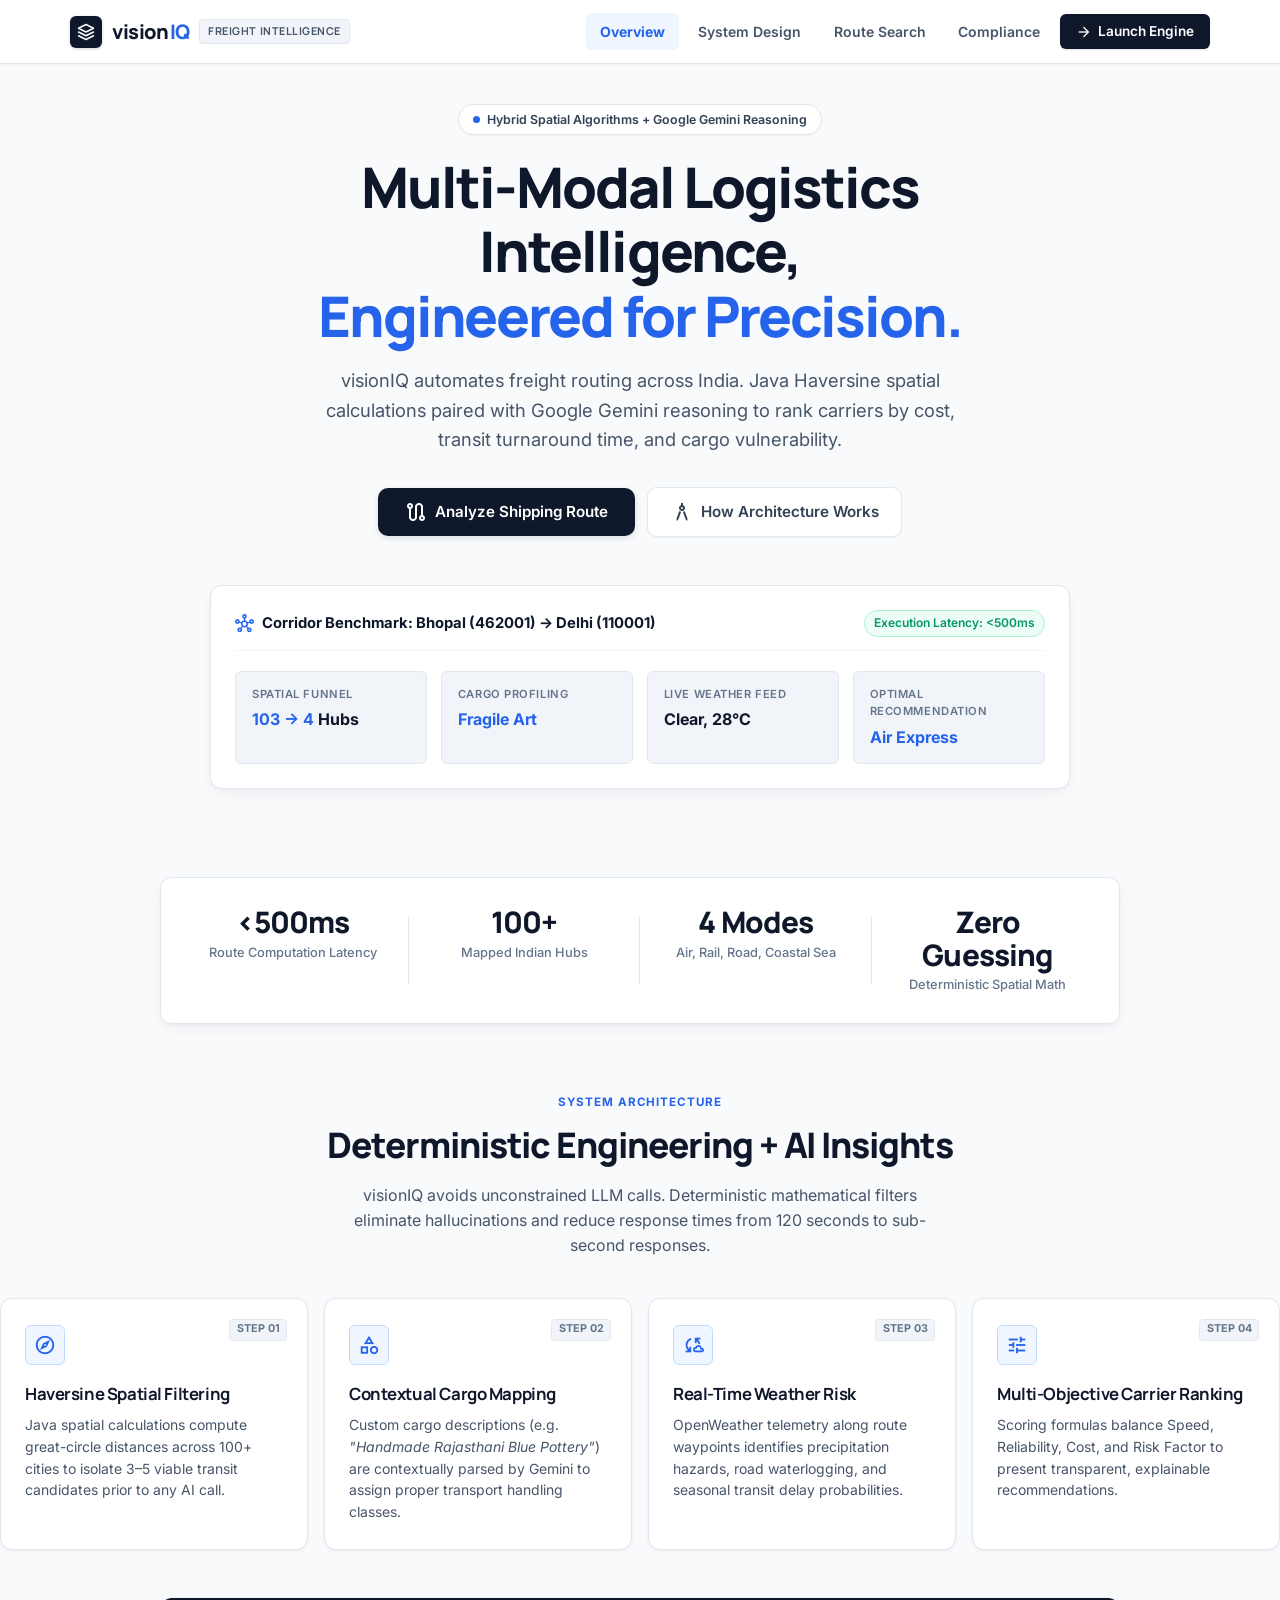
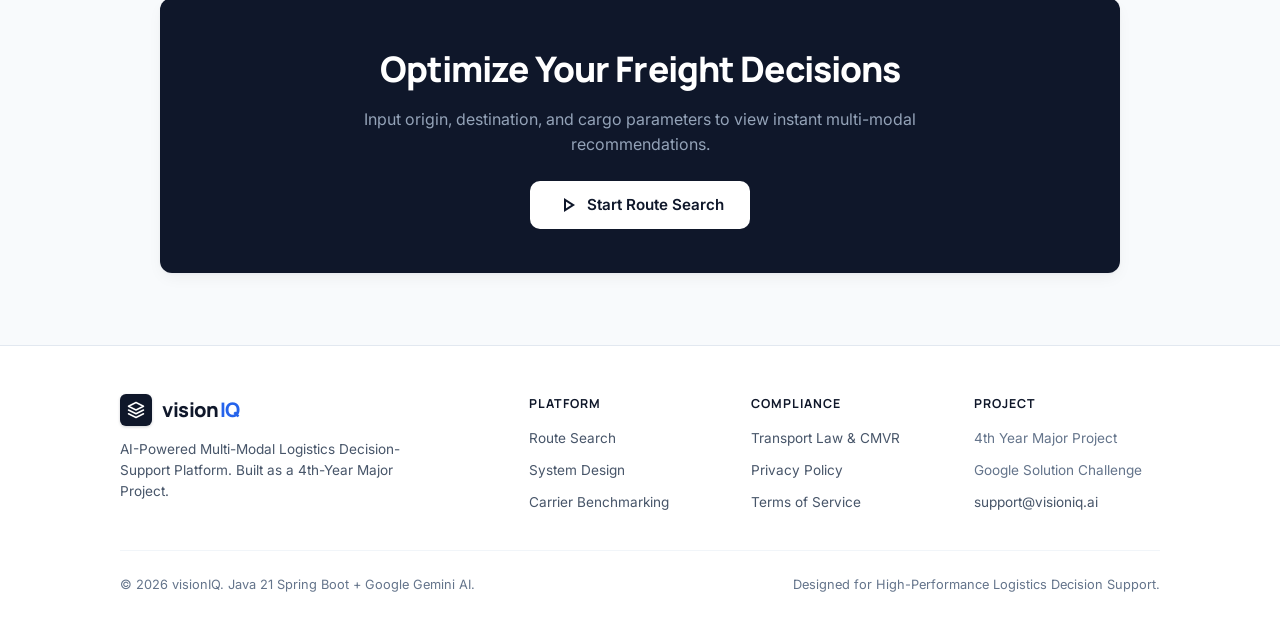
==== commit dddd7b16: "feat(ui): standardize top nav bar across all pages and polish card aesthetics - standardizes top nav" ====
--- a/src/main/resources/static/index.html
+++ b/src/main/resources/static/index.html
@@ -15,30 +15,32 @@
 <body>
     <div class="page-transition-overlay" id="page-transition"></div>
 
-    <!-- Clean Floating Navigation -->
-    <nav class="top-nav">
-        <a href="index.html" class="brand-wrapper">
-            <div class="brand-icon">
-                <svg viewBox="0 0 24 24">
-                    <path d="M12 2L2 7l10 5 10-5-10-5zM2 17l10 5 10-5M2 12l10 5 10-5" stroke="#FFFFFF" stroke-width="2" stroke-linecap="round" stroke-linejoin="round" fill="none"/>
-                </svg>
-            </div>
-            <div class="brand-text">
-                vision<span class="iq-badge">IQ</span>
-                <span class="brand-tag">Logistics Engine</span>
-            </div>
-        </a>
-        <div class="nav-links">
-            <a href="index.html" class="nav-link active">Overview</a>
-            <a href="#architecture" class="nav-link">System Design</a>
-            <a href="shipment.html" class="nav-link">Route Search</a>
-            <a href="compliance.html" class="nav-link">Compliance</a>
-            <a href="shipment.html" class="nav-cta">
-                <span class="material-symbols-outlined" style="font-size: 16px;">arrow_forward</span>
-                Launch Engine
+    <!-- Clean Sticky Navigation -->
+    <header class="top-nav">
+        <div class="nav-inner">
+            <a href="index.html" class="brand-wrapper">
+                <div class="brand-icon">
+                    <svg viewBox="0 0 24 24">
+                        <path d="M12 2L2 7l10 5 10-5-10-5zM2 17l10 5 10-5M2 12l10 5 10-5" stroke="#FFFFFF" stroke-width="2" stroke-linecap="round" stroke-linejoin="round" fill="none"/>
+                    </svg>
+                </div>
+                <div class="brand-text">
+                    vision<span class="iq-badge">IQ</span>
+                    <span class="brand-tag">Freight Intelligence</span>
+                </div>
             </a>
-        </div>
-    </nav>
+            <div class="nav-links">
+                <a href="index.html" class="nav-link active">Overview</a>
+                <a href="#architecture" class="nav-link">System Design</a>
+                <a href="shipment.html" class="nav-link">Route Search</a>
+                <a href="compliance.html" class="nav-link">Compliance</a>
+                <a href="shipment.html" class="nav-cta">
+                    <span class="material-symbols-outlined" style="font-size: 16px;">arrow_forward</span>
+                    Launch Engine
+                </a>
+            </div>
+        </div>
+    </header>
 
     <main>
         <!-- Hero Section -->
--- a/src/main/resources/static/style.css
+++ b/src/main/resources/static/style.css
@@ -1,16 +1,15 @@
 /* ============================================================
-   visionIQ — Clean, Sharp, Smooth Light Theme
-   (Executive Modern Freight SaaS Aesthetic)
+   visionIQ — Master Design System (Sharp, Smooth, Modern Light Theme)
    ============================================================ */
 :root {
   /* Surface & Backgrounds */
-  --bg-page:                 #F8FAFC; /* Soft clean slate */
+  --bg-page:                 #F8FAFC; /* Clean soft slate-50 */
   --bg-surface:              #FFFFFF; /* Pure crisp white */
-  --bg-surface-subtle:       #F1F5F9; /* Subtle off-white / gray */
+  --bg-surface-subtle:       #F1F5F9; /* Slate-100 */
   --bg-surface-elevated:     #FFFFFF;
 
-  /* Brand & Accents — Sharp Cobalt & Deep Slate */
-  --color-primary:           #2563EB; /* Premium Cobalt Blue */
+  /* Brand Accents — Sharp Royal Cobalt & Deep Obsidian */
+  --color-primary:           #2563EB; /* Royal Cobalt Blue */
   --color-primary-dark:      #1D4ED8;
   --color-primary-light:     #EFF6FF;
   --color-primary-border:    #BFDBFE;
@@ -21,17 +20,22 @@
   --color-slate-600:         #475569;
   --color-slate-500:         #64748B;
   --color-slate-400:         #94A3B8;
+  --color-slate-300:         #CBD5E1;
   --color-slate-200:         #E2E8F0;
   --color-slate-100:         #F1F5F9;
 
   --color-success:           #059669; /* Emerald */
   --color-success-light:     #ECFDF5;
+  --color-success-border:    #A7F3D0;
+  
   --color-warning:           #D97706; /* Amber */
   --color-warning-light:     #FFFBEB;
+  --color-warning-border:    #FDE68A;
+
   --color-danger:            #DC2626;
 
   /* Typography Colors */
-  --text-main:               #0F172A; /* Deep dark slate */
+  --text-main:               #0F172A;
   --text-secondary:          #334155;
   --text-muted:              #64748B;
   --text-subtle:             #94A3B8;
@@ -39,9 +43,10 @@
   /* Borders & Dividers */
   --border-color:            #E2E8F0;
   --border-subtle:           #F1F5F9;
+  --border-input:            #CBD5E1;
   --border-focus:            #2563EB;
 
-  /* Fonts */
+  /* Typography */
   --font-headline:           'Manrope', -apple-system, BlinkMacSystemFont, 'Segoe UI', Roboto, sans-serif;
   --font-body:               'Inter', -apple-system, BlinkMacSystemFont, 'Segoe UI', Roboto, sans-serif;
   --font-mono:               'JetBrains Mono', monospace;
@@ -50,15 +55,16 @@
   --radius-xs:               4px;
   --radius-sm:               6px;
   --radius-md:               10px;
-  --radius-lg:               14px;
-  --radius-xl:               18px;
+  --radius-lg:               12px;
+  --radius-xl:               16px;
   --radius-full:             9999px;
 
-  /* Shadows (Smooth & subtle) */
-  --shadow-sm:               0 1px 2px 0 rgba(15, 23, 42, 0.05);
-  --shadow-card:             0 1px 3px 0 rgba(15, 23, 42, 0.04), 0 8px 24px -4px rgba(15, 23, 42, 0.06);
-  --shadow-card-hover:       0 8px 30px -4px rgba(15, 23, 42, 0.1), 0 2px 6px -1px rgba(15, 23, 42, 0.04);
-  --shadow-popover:          0 12px 32px -4px rgba(15, 23, 42, 0.12);
+  /* Shadows (Smooth & natural) */
+  --shadow-xs:               0 1px 2px 0 rgba(15, 23, 42, 0.05);
+  --shadow-sm:               0 1px 3px 0 rgba(15, 23, 42, 0.06), 0 1px 2px -1px rgba(15, 23, 42, 0.04);
+  --shadow-card:             0 1px 3px 0 rgba(15, 23, 42, 0.04), 0 6px 16px -2px rgba(15, 23, 42, 0.05);
+  --shadow-card-hover:       0 10px 25px -4px rgba(15, 23, 42, 0.08), 0 2px 6px -1px rgba(15, 23, 42, 0.03);
+  --shadow-dropdown:         0 10px 25px -5px rgba(15, 23, 42, 0.1), 0 4px 10px -2px rgba(15, 23, 42, 0.05);
 }
 
 /* ============================================================
@@ -79,7 +85,7 @@
   font-family: var(--font-body);
   background-color: var(--bg-page);
   color: var(--text-main);
-  line-height: 1.6;
+  line-height: 1.55;
   min-height: 100vh;
   overflow-x: hidden;
   -webkit-font-smoothing: antialiased;
@@ -95,7 +101,7 @@
 a {
   color: inherit;
   text-decoration: none;
-  transition: all 0.2s ease;
+  transition: all 0.15s ease;
 }
 
 button {
@@ -120,7 +126,7 @@
   z-index: 99999;
   opacity: 1;
   pointer-events: none;
-  transition: opacity 0.3s ease, visibility 0.3s ease;
+  transition: opacity 0.25s ease, visibility 0.25s ease;
 }
 
 .page-transition-overlay.hidden {
@@ -134,39 +140,43 @@
 }
 
 /* ============================================================
-   Navigation Bar (Crisp White Floating)
+   Top Bar (Sharp, Full-Width, Rock-Solid Sticky Header)
    ============================================================ */
 .top-nav {
   position: fixed;
-  top: 1rem;
-  left: 50%;
-  transform: translateX(-50%);
-  width: calc(100% - 2.5rem);
-  max-width: 1140px;
-  z-index: 100;
-  background: rgba(255, 255, 255, 0.94);
+  top: 0;
+  left: 0;
+  right: 0;
+  width: 100%;
+  height: 64px;
+  background: rgba(255, 255, 255, 0.96);
   backdrop-filter: blur(12px);
   -webkit-backdrop-filter: blur(12px);
-  border: 1px solid var(--border-color);
-  box-shadow: 0 4px 20px rgba(15, 23, 42, 0.05);
-  display: flex;
+  border-bottom: 1px solid var(--border-color);
+  z-index: 1000;
+  display: flex;
+  align-items: center;
   justify-content: space-between;
-  align-items: center;
-  padding: 0.65rem 1.25rem;
-  border-radius: var(--radius-full);
-  transition: all 0.25s ease;
-}
-
-.top-nav:hover {
-  border-color: #CBD5E1;
-  box-shadow: 0 6px 24px rgba(15, 23, 42, 0.08);
+  padding: 0 1.5rem;
+  box-shadow: 0 1px 2px 0 rgba(15, 23, 42, 0.04);
+}
+
+.nav-inner {
+  max-width: 1140px;
+  margin: 0 auto;
+  width: 100%;
+  display: flex;
+  justify-content: space-between;
+  align-items: center;
+  gap: 1.5rem;
 }
 
 .brand-wrapper {
-  display: flex;
+  display: inline-flex;
   align-items: center;
   gap: 0.65rem;
   text-decoration: none;
+  flex-shrink: 0;
 }
 
 .brand-icon {
@@ -177,6 +187,7 @@
   display: flex;
   align-items: center;
   justify-content: center;
+  box-shadow: 0 1px 3px rgba(15, 23, 42, 0.2);
 }
 
 .brand-icon svg {
@@ -200,31 +211,34 @@
 }
 
 .brand-tag {
-  font-size: 0.7rem;
-  font-weight: 600;
+  font-size: 0.675rem;
+  font-weight: 700;
   text-transform: uppercase;
-  letter-spacing: 0.06em;
+  letter-spacing: 0.05em;
   color: var(--color-slate-600);
   background: var(--bg-surface-subtle);
   border: 1px solid var(--border-color);
-  padding: 0.15rem 0.45rem;
+  padding: 0.2rem 0.5rem;
   border-radius: var(--radius-xs);
-  margin-left: 0.5rem;
+  margin-left: 0.6rem;
 }
 
 .nav-links {
   display: flex;
   align-items: center;
-  gap: 0.4rem;
+  gap: 0.35rem;
 }
 
 .nav-link {
   font-size: 0.875rem;
-  font-weight: 500;
+  font-weight: 600;
   color: var(--color-slate-600);
-  padding: 0.45rem 0.9rem;
-  border-radius: var(--radius-full);
-  transition: all 0.2s ease;
+  padding: 0.45rem 0.85rem;
+  border-radius: var(--radius-sm);
+  transition: all 0.15s ease;
+  display: inline-flex;
+  align-items: center;
+  gap: 0.35rem;
 }
 
 .nav-link:hover {
@@ -235,36 +249,44 @@
 .nav-link.active {
   color: var(--color-primary);
   background: var(--color-primary-light);
-  font-weight: 600;
+  font-weight: 700;
+}
+
+.nav-actions {
+  display: flex;
+  align-items: center;
+  gap: 0.5rem;
+  margin-left: 0.5rem;
 }
 
 .nav-cta {
   display: inline-flex;
   align-items: center;
   gap: 0.4rem;
-  background: var(--color-primary);
+  background: var(--color-slate-900);
   color: #FFFFFF;
   font-weight: 600;
   font-size: 0.85rem;
-  padding: 0.5rem 1.15rem;
-  border-radius: var(--radius-full);
-  box-shadow: 0 2px 8px rgba(37, 99, 235, 0.25);
-  transition: all 0.2s ease;
+  padding: 0.45rem 1rem;
+  border-radius: var(--radius-sm);
+  box-shadow: 0 1px 2px rgba(15, 23, 42, 0.12);
+  transition: all 0.15s ease;
+  white-space: nowrap;
 }
 
 .nav-cta:hover {
-  background: var(--color-primary-dark);
-  box-shadow: 0 4px 12px rgba(37, 99, 235, 0.35);
+  background: var(--color-primary);
+  color: #FFFFFF;
   transform: translateY(-1px);
-  color: #FFFFFF;
+  box-shadow: 0 3px 8px rgba(37, 99, 235, 0.25);
 }
 
 /* ============================================================
    Hero Section
    ============================================================ */
 .hero-section {
-  padding: 8rem 1.5rem 3.5rem;
-  max-width: 1100px;
+  padding: 6.5rem 1.5rem 3rem;
+  max-width: 1040px;
   margin: 0 auto;
   text-align: center;
 }
@@ -272,16 +294,16 @@
 .hero-pill {
   display: inline-flex;
   align-items: center;
-  gap: 0.5rem;
+  gap: 0.45rem;
   background: #FFFFFF;
   border: 1px solid var(--border-color);
-  padding: 0.35rem 0.9rem;
+  padding: 0.3rem 0.85rem;
   border-radius: var(--radius-full);
-  font-size: 0.8rem;
+  font-size: 0.775rem;
   font-weight: 600;
   color: var(--color-slate-700);
-  margin-bottom: 1.5rem;
-  box-shadow: var(--shadow-sm);
+  margin-bottom: 1.25rem;
+  box-shadow: var(--shadow-xs);
 }
 
 .hero-pill .dot {
@@ -292,13 +314,13 @@
 }
 
 .hero-title {
-  font-size: clamp(2.4rem, 5vw, 3.75rem);
+  font-size: clamp(2.3rem, 4.5vw, 3.5rem);
   font-weight: 800;
   line-height: 1.15;
   letter-spacing: -0.035em;
   color: var(--color-slate-900);
-  margin-bottom: 1.25rem;
-  max-width: 900px;
+  margin-bottom: 1.15rem;
+  max-width: 860px;
   margin-left: auto;
   margin-right: auto;
 }
@@ -308,10 +330,10 @@
 }
 
 .hero-subtext {
-  font-size: clamp(1.05rem, 1.8vw, 1.2rem);
+  font-size: clamp(1rem, 1.6vw, 1.15rem);
   color: var(--color-slate-600);
-  max-width: 680px;
-  margin: 0 auto 2.25rem;
+  max-width: 640px;
+  margin: 0 auto 2rem;
   line-height: 1.6;
 }
 
@@ -319,57 +341,57 @@
   display: flex;
   justify-content: center;
   align-items: center;
-  gap: 0.85rem;
+  gap: 0.75rem;
   flex-wrap: wrap;
-  margin-bottom: 3.5rem;
+  margin-bottom: 3rem;
 }
 
 .btn-primary-hero {
   display: inline-flex;
   align-items: center;
-  gap: 0.5rem;
+  gap: 0.45rem;
   background: var(--color-slate-900);
   color: #FFFFFF;
   font-weight: 600;
-  font-size: 0.975rem;
-  padding: 0.8rem 1.75rem;
+  font-size: 0.95rem;
+  padding: 0.75rem 1.65rem;
   border-radius: var(--radius-md);
-  box-shadow: 0 4px 14px rgba(15, 23, 42, 0.15);
-  transition: all 0.2s ease;
+  box-shadow: 0 2px 6px rgba(15, 23, 42, 0.12);
+  transition: all 0.15s ease;
 }
 
 .btn-primary-hero:hover {
   background: var(--color-primary);
   transform: translateY(-1px);
-  box-shadow: 0 6px 20px rgba(37, 99, 235, 0.25);
+  box-shadow: 0 4px 12px rgba(37, 99, 235, 0.25);
 }
 
 .btn-secondary-hero {
   display: inline-flex;
   align-items: center;
-  gap: 0.5rem;
+  gap: 0.45rem;
   background: #FFFFFF;
   color: var(--color-slate-700);
   font-weight: 600;
-  font-size: 0.975rem;
-  padding: 0.8rem 1.5rem;
+  font-size: 0.95rem;
+  padding: 0.75rem 1.4rem;
   border-radius: var(--radius-md);
   border: 1px solid var(--border-color);
-  box-shadow: var(--shadow-sm);
-  transition: all 0.2s ease;
+  box-shadow: var(--shadow-xs);
+  transition: all 0.15s ease;
 }
 
 .btn-secondary-hero:hover {
   background: var(--bg-surface-subtle);
   color: var(--color-slate-900);
-  border-color: #CBD5E1;
-}
-
-/* ============================================================
-   Interactive Hero Showcase Widget
+  border-color: var(--color-slate-300);
+}
+
+/* ============================================================
+   Interactive Hero Showcase Card (Reworked & Sharp)
    ============================================================ */
 .hero-showcase {
-  max-width: 900px;
+  max-width: 860px;
   margin: 0 auto;
   background: #FFFFFF;
   border: 1px solid var(--border-color);
@@ -394,30 +416,33 @@
   display: flex;
   align-items: center;
   gap: 0.5rem;
-  font-size: 0.9rem;
+  font-size: 0.925rem;
   font-weight: 700;
-  color: var(--color-slate-800);
+  color: var(--color-slate-900);
 }
 
 .showcase-title .material-symbols-outlined {
   color: var(--color-primary);
-  font-size: 20px;
+  font-size: 19px;
 }
 
 .showcase-badge {
+  display: inline-flex;
+  align-items: center;
+  gap: 0.35rem;
   background: var(--color-success-light);
   color: var(--color-success);
-  border: 1px solid #A7F3D0;
+  border: 1px solid var(--color-success-border);
   font-size: 0.75rem;
   font-weight: 600;
-  padding: 0.2rem 0.6rem;
+  padding: 0.2rem 0.55rem;
   border-radius: var(--radius-full);
 }
 
 .showcase-grid {
   display: grid;
   grid-template-columns: repeat(4, 1fr);
-  gap: 1rem;
+  gap: 0.85rem;
 }
 
 @media (max-width: 768px) {
@@ -431,17 +456,35 @@
   border: 1px solid var(--border-color);
   border-radius: var(--radius-sm);
   padding: 0.85rem 1rem;
-  transition: all 0.2s ease;
+  transition: all 0.15s ease;
+  position: relative;
+  overflow: hidden;
+}
+
+.showcase-stat-box::before {
+  content: '';
+  position: absolute;
+  top: 0;
+  left: 0;
+  right: 0;
+  height: 2px;
+  background: transparent;
+  transition: background 0.15s ease;
+}
+
+.showcase-stat-box:hover::before {
+  background: var(--color-primary);
 }
 
 .showcase-stat-box:hover {
   background: #FFFFFF;
   border-color: var(--color-primary-border);
-  box-shadow: var(--shadow-sm);
+  box-shadow: var(--shadow-xs);
+  transform: translateY(-1px);
 }
 
 .stat-label {
-  font-size: 0.725rem;
+  font-size: 0.7rem;
   text-transform: uppercase;
   letter-spacing: 0.05em;
   color: var(--color-slate-500);
@@ -450,7 +493,7 @@
 }
 
 .stat-value {
-  font-size: 1.05rem;
+  font-size: 1rem;
   font-weight: 700;
   color: var(--color-slate-900);
 }
@@ -460,23 +503,40 @@
 }
 
 /* ============================================================
-   Metrics Ribbon
+   Metrics Ribbon (Reworked & Sharp Card)
    ============================================================ */
 .metrics-ribbon {
-  max-width: 1000px;
-  margin: 3rem auto 4.5rem;
-  padding: 1.5rem 2rem;
+  max-width: 960px;
+  margin: 2.5rem auto 4rem;
+  padding: 1.5rem 1rem;
   background: #FFFFFF;
   border: 1px solid var(--border-color);
   border-radius: var(--radius-lg);
   display: grid;
   grid-template-columns: repeat(4, 1fr);
-  gap: 1.5rem;
   box-shadow: var(--shadow-card);
 }
 
 .metric-item {
   text-align: center;
+  position: relative;
+  padding: 0.25rem 1rem;
+}
+
+.metric-item:not(:last-child)::after {
+  content: '';
+  position: absolute;
+  right: 0;
+  top: 15%;
+  height: 70%;
+  width: 1px;
+  background: var(--border-color);
+}
+
+@media (max-width: 768px) {
+  .metric-item:not(:last-child)::after {
+    display: none;
+  }
 }
 
 .metric-number {
@@ -490,117 +550,137 @@
 }
 
 .metric-text {
-  font-size: 0.825rem;
+  font-size: 0.8rem;
   color: var(--color-slate-500);
   font-weight: 500;
 }
-
-/* ============================================================
-   Architecture & Features Section
+  font-weight: 500;
+}
+
+/* ============================================================
+   Architecture & Feature Cards (Reworked & Sharp)
    ============================================================ */
 .section-wrapper {
-  max-width: 1100px;
+  max-width: 1040px;
   margin: 0 auto;
-  padding: 3.5rem 1.5rem;
+  padding: 3rem 1.5rem;
 }
 
 .section-tag {
   display: inline-block;
-  font-size: 0.75rem;
+  font-size: 0.725rem;
   font-weight: 700;
   text-transform: uppercase;
   letter-spacing: 0.08em;
   color: var(--color-primary);
-  margin-bottom: 0.5rem;
+  margin-bottom: 0.4rem;
 }
 
 .section-title {
-  font-size: clamp(1.85rem, 3vw, 2.5rem);
+  font-size: clamp(1.75rem, 2.75vw, 2.35rem);
   font-weight: 800;
   letter-spacing: -0.03em;
   color: var(--color-slate-900);
-  margin-bottom: 0.75rem;
+  margin-bottom: 0.65rem;
 }
 
 .section-desc {
-  font-size: 1.05rem;
+  font-size: 1rem;
   color: var(--color-slate-600);
-  max-width: 620px;
-  margin-bottom: 2.75rem;
+  max-width: 580px;
+  margin-bottom: 2.5rem;
 }
 
 .architecture-grid {
   display: grid;
-  grid-template-columns: repeat(auto-fit, minmax(240px, 1fr));
-  gap: 1.25rem;
+  grid-template-columns: repeat(auto-fit, minmax(230px, 1fr));
+  gap: 1rem;
 }
 
 .arch-card {
   background: #FFFFFF;
   border: 1px solid var(--border-color);
-  border-radius: var(--radius-md);
-  padding: 1.75rem 1.5rem;
-  transition: all 0.25s ease;
+  border-radius: var(--radius-lg);
+  padding: 1.65rem 1.5rem;
+  transition: all 0.2s cubic-bezier(0.16, 1, 0.3, 1);
   position: relative;
   box-shadow: var(--shadow-sm);
+  display: flex;
+  flex-direction: column;
+  overflow: hidden;
+}
+
+.arch-card::after {
+  content: '';
+  position: absolute;
+  top: 0;
+  left: 0;
+  right: 0;
+  height: 2px;
+  background: transparent;
+  transition: background 0.2s ease;
 }
 
 .arch-card:hover {
   transform: translateY(-3px);
   border-color: #CBD5E1;
-  box-shadow: var(--shadow-card-hover);
+  box-shadow: 0 10px 25px -4px rgba(15, 23, 42, 0.08);
+}
+
+.arch-card:hover::after {
+  background: var(--color-primary);
 }
 
 .arch-step-badge {
   position: absolute;
   top: 1.25rem;
   right: 1.25rem;
-  font-size: 0.7rem;
+  font-size: 0.675rem;
   font-weight: 700;
   color: var(--color-slate-500);
   background: var(--bg-surface-subtle);
   border: 1px solid var(--border-color);
-  padding: 0.15rem 0.45rem;
+  padding: 0.12rem 0.4rem;
   border-radius: var(--radius-xs);
 }
 
 .arch-icon-box {
-  width: 44px;
-  height: 44px;
+  width: 40px;
+  height: 40px;
   border-radius: var(--radius-sm);
   background: var(--color-primary-light);
   border: 1px solid var(--color-primary-border);
   display: flex;
   align-items: center;
   justify-content: center;
-  margin-bottom: 1.25rem;
+  margin-bottom: 1rem;
   color: var(--color-primary);
 }
 
 .arch-icon-box .material-symbols-outlined {
-  font-size: 24px;
+  font-size: 22px;
 }
 
 .arch-card-title {
-  font-size: 1.15rem;
+  font-size: 1.05rem;
   font-weight: 700;
-  margin-bottom: 0.5rem;
+  margin-bottom: 0.45rem;
   color: var(--color-slate-900);
 }
 
 .arch-card-desc {
-  font-size: 0.9rem;
+  font-size: 0.875rem;
   color: var(--color-slate-600);
-  line-height: 1.6;
-}
-
-/* ============================================================
-   CTA Card
+  line-height: 1.55;
+}
+
+/* ============================================================
+   CTA Card (Sharp & High Contrast)
    ============================================================ */
 .cta-banner {
-  max-width: 1000px;
-  margin: 3.5rem auto;
-  padding: 3rem 2rem;
+  max-width: 960px;
+  margin: 3rem auto;
+  padding: 2.75rem 2rem;
   background: var(--color-slate-900);
   border-radius: var(--radius-lg);
   box-shadow: var(--shadow-card);
@@ -609,22 +689,23 @@
 }
 
 .cta-banner-title {
-  font-size: clamp(1.85rem, 3vw, 2.35rem);
+  font-size: clamp(1.75rem, 2.75vw, 2.25rem);
   font-weight: 800;
   color: #FFFFFF;
-  margin-bottom: 0.75rem;
+  margin-bottom: 0.65rem;
 }
 
 .cta-banner-desc {
-  font-size: 1.05rem;
+  font-size: 1rem;
   color: #94A3B8;
-  max-width: 600px;
-  margin: 0 auto 1.75rem;
+  max-width: 560px;
+  margin: 0 auto 1.5rem;
 }
 
 .cta-banner .btn-primary-hero {
   background: #FFFFFF;
   color: var(--color-slate-900);
+  box-shadow: none;
 }
 
 .cta-banner .btn-primary-hero:hover {
@@ -638,47 +719,47 @@
 .site-footer {
   border-top: 1px solid var(--border-color);
   background: #FFFFFF;
-  padding: 3.5rem 1.5rem 2rem;
-  margin-top: 5rem;
+  padding: 3rem 1.5rem 2rem;
+  margin-top: 4.5rem;
 }
 
 .footer-inner {
-  max-width: 1100px;
+  max-width: 1040px;
   margin: 0 auto;
 }
 
 .footer-grid {
   display: grid;
   grid-template-columns: 2fr 1fr 1fr 1fr;
-  gap: 2.5rem;
-  margin-bottom: 2.5rem;
+  gap: 2.25rem;
+  margin-bottom: 2.25rem;
 }
 
 .footer-desc {
-  font-size: 0.875rem;
+  font-size: 0.85rem;
   color: var(--color-slate-600);
-  max-width: 320px;
-  line-height: 1.6;
+  max-width: 300px;
+  line-height: 1.55;
 }
 
 .footer-heading {
-  font-size: 0.8rem;
+  font-size: 0.775rem;
   font-weight: 700;
   text-transform: uppercase;
   letter-spacing: 0.08em;
   color: var(--color-slate-900);
-  margin-bottom: 0.85rem;
+  margin-bottom: 0.75rem;
 }
 
 .footer-list {
   list-style: none;
   display: flex;
   flex-direction: column;
-  gap: 0.5rem;
+  gap: 0.45rem;
 }
 
 .footer-link {
-  font-size: 0.875rem;
+  font-size: 0.85rem;
   color: var(--color-slate-600);
   transition: all 0.15s ease;
 }
@@ -691,12 +772,12 @@
   display: flex;
   justify-content: space-between;
   align-items: center;
-  padding-top: 1.75rem;
+  padding-top: 1.5rem;
   border-top: 1px solid var(--border-subtle);
-  font-size: 0.825rem;
+  font-size: 0.8rem;
   color: var(--color-slate-500);
   flex-wrap: wrap;
-  gap: 1rem;
+  gap: 0.75rem;
 }
 
 /* Responsive adjustments */
@@ -709,18 +790,29 @@
   }
 }
 
+@media (max-width: 768px) {
+  .top-nav {
+    height: 58px;
+  }
+  .nav-inner {
+    padding: 0 1rem;
+  }
+  .nav-links {
+    display: none; /* Mobile menu can toggle or simplify */
+  }
+  .hero-section {
+    padding-top: 5.5rem;
+  }
+}
+
 @media (max-width: 600px) {
-  .top-nav {
-    width: calc(100% - 1.5rem);
-    padding: 0.5rem 0.85rem;
-  }
   .footer-grid {
     grid-template-columns: 1fr;
-    gap: 1.75rem;
+    gap: 1.5rem;
   }
   .metrics-ribbon {
     grid-template-columns: 1fr;
-    gap: 1.25rem;
+    gap: 1rem;
   }
   .hero-actions {
     flex-direction: column;
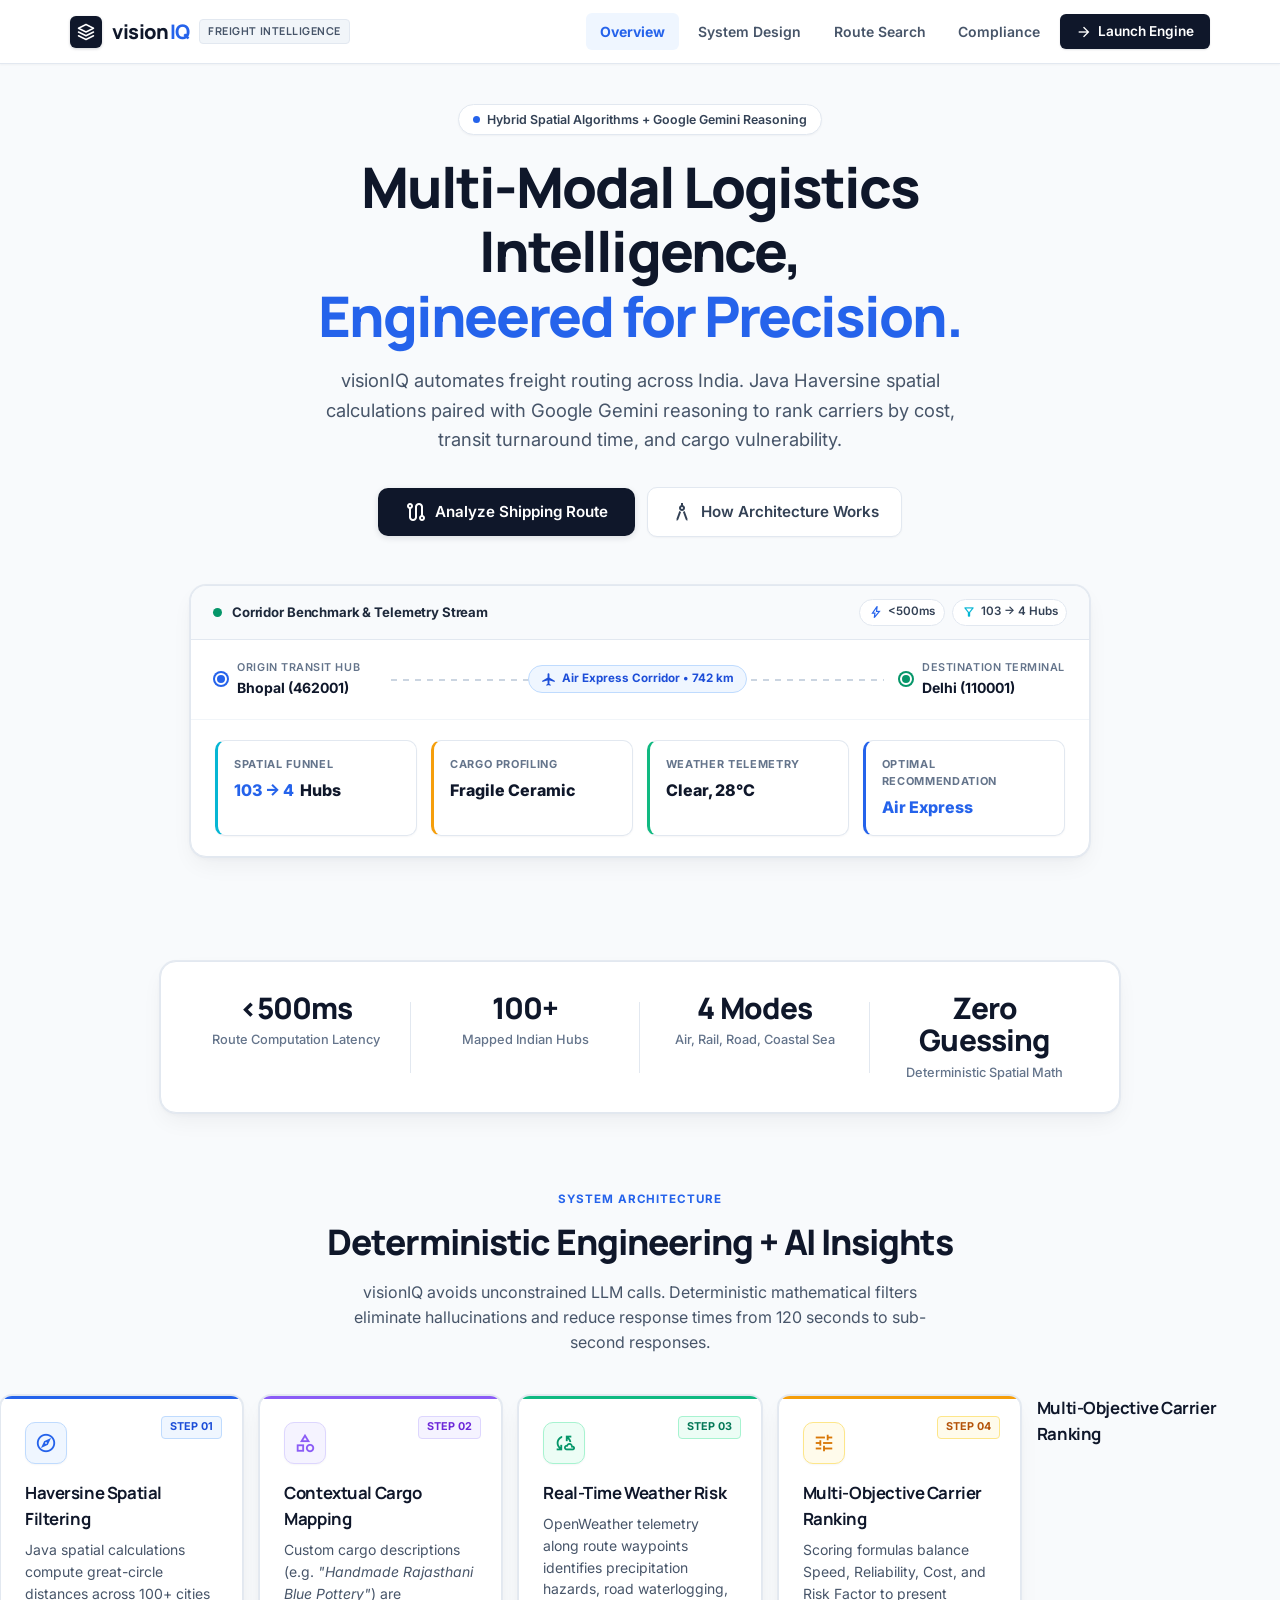
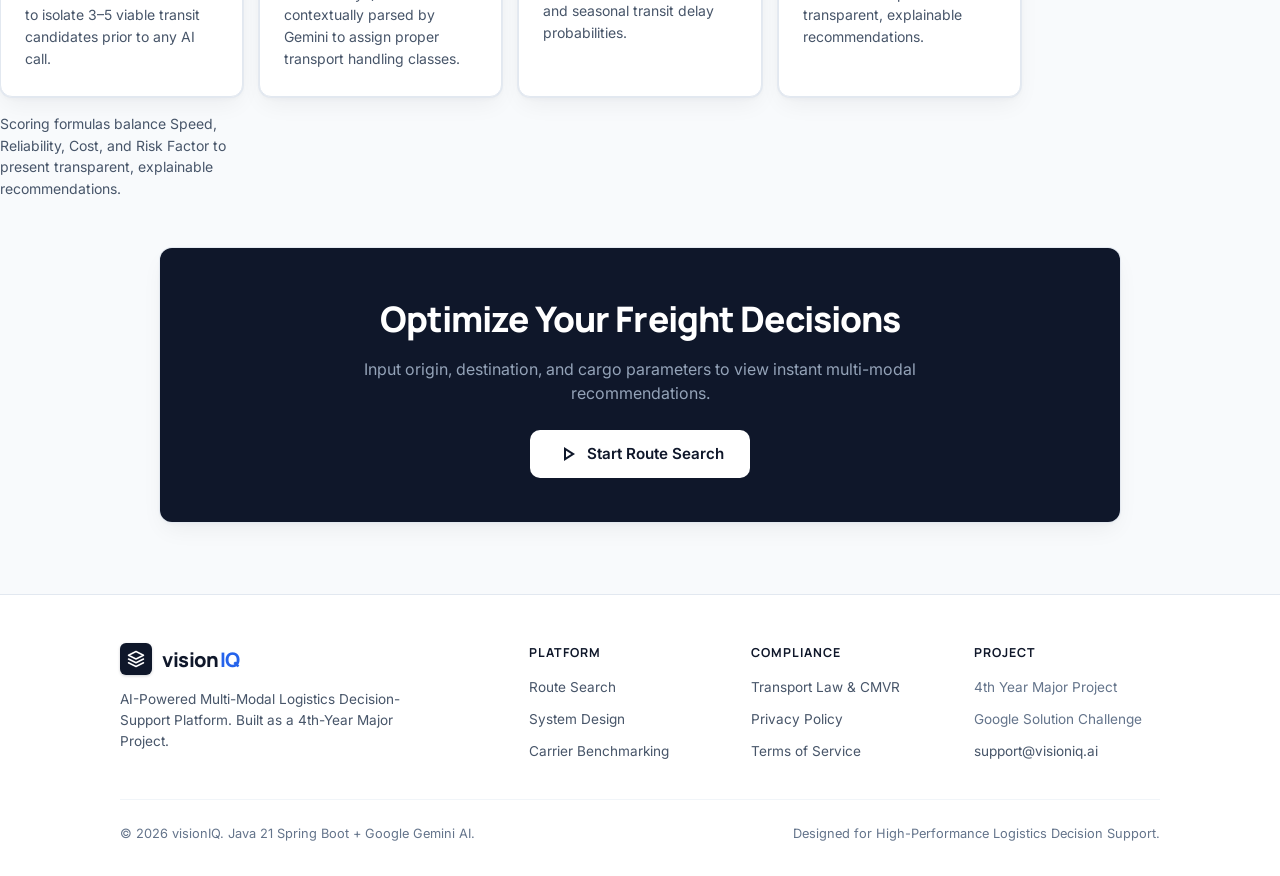
==== commit 794ac73c: "feat(ui): revise card shadows, structure, and distinct visual hierarchy - implements multi-stop diff" ====
--- a/src/main/resources/static/index.html
+++ b/src/main/resources/static/index.html
@@ -70,39 +70,69 @@
                 </a>
             </div>
 
-            <!-- Clean Showcase Widget -->
+            <!-- Distinct Hero Showcase Cockpit Card -->
             <div class="hero-showcase">
-                <div class="showcase-header">
-                    <div class="showcase-title">
-                        <span class="material-symbols-outlined">hub</span>
-                        <span>Corridor Benchmark: Bhopal (462001) → Delhi (110001)</span>
-                    </div>
-                    <span class="showcase-badge">Execution Latency: &lt;500ms</span>
-                </div>
-
-                <div class="showcase-grid">
-                    <div class="showcase-stat-box">
-                        <div class="stat-label">Spatial Funnel</div>
-                        <div class="stat-value">
-                            <span class="stat-highlight">103 → 4</span> Hubs
-                        </div>
-                    </div>
-                    <div class="showcase-stat-box">
-                        <div class="stat-label">Cargo Profiling</div>
-                        <div class="stat-value">
-                            <span class="stat-highlight">Fragile Art</span>
-                        </div>
-                    </div>
-                    <div class="showcase-stat-box">
-                        <div class="stat-label">Live Weather Feed</div>
-                        <div class="stat-value">
-                            <span>Clear, 28°C</span>
-                        </div>
-                    </div>
-                    <div class="showcase-stat-box">
-                        <div class="stat-label">Optimal Recommendation</div>
-                        <div class="stat-value">
-                            <span class="stat-highlight">Air Express</span>
+                <div class="showcase-cockpit-bar">
+                    <div class="cockpit-status">
+                        <span class="pulse-beacon"></span>
+                        <span class="cockpit-title">Corridor Benchmark &amp; Telemetry Stream</span>
+                    </div>
+                    <div class="cockpit-tags">
+                        <span class="cockpit-badge"><span class="material-symbols-outlined">bolt</span> &lt;500ms</span>
+                        <span class="cockpit-badge hub-badge"><span class="material-symbols-outlined">filter_alt</span> 103 → 4 Hubs</span>
+                    </div>
+                </div>
+
+                <!-- Corridor Visual Track -->
+                <div class="showcase-corridor-track">
+                    <div class="track-node origin">
+                        <span class="track-dot"></span>
+                        <div class="track-info">
+                            <span class="track-label">Origin Transit Hub</span>
+                            <span class="track-name">Bhopal (462001)</span>
+                        </div>
+                    </div>
+                    <div class="track-line">
+                        <span class="track-mode-pill">
+                            <span class="material-symbols-outlined">flight</span>
+                            Air Express Corridor • 742 km
+                        </span>
+                    </div>
+                    <div class="track-node dest">
+                        <span class="track-dot"></span>
+                        <div class="track-info">
+                            <span class="track-label">Destination Terminal</span>
+                            <span class="track-name">Delhi (110001)</span>
+                        </div>
+                    </div>
+                </div>
+
+                <!-- Showcase Stat Metrics Grid -->
+                <div class="showcase-body">
+                    <div class="showcase-grid">
+                        <div class="showcase-stat-box stat-box-funnel">
+                            <div class="stat-label">Spatial Funnel</div>
+                            <div class="stat-value">
+                                <span class="stat-highlight">103 → 4</span> Hubs
+                            </div>
+                        </div>
+                        <div class="showcase-stat-box stat-box-cargo">
+                            <div class="stat-label">Cargo Profiling</div>
+                            <div class="stat-value">
+                                <span>Fragile Ceramic</span>
+                            </div>
+                        </div>
+                        <div class="showcase-stat-box stat-box-weather">
+                            <div class="stat-label">Weather Telemetry</div>
+                            <div class="stat-value">
+                                <span>Clear, 28°C</span>
+                            </div>
+                        </div>
+                        <div class="showcase-stat-box stat-box-carrier">
+                            <div class="stat-label">Optimal Recommendation</div>
+                            <div class="stat-value">
+                                <span class="stat-highlight">Air Express</span>
+                            </div>
                         </div>
                     </div>
                 </div>
@@ -140,7 +170,7 @@
             </div>
 
             <div class="architecture-grid">
-                <div class="arch-card">
+                <div class="arch-card step-1">
                     <span class="arch-step-badge">STEP 01</span>
                     <div class="arch-icon-box">
                         <span class="material-symbols-outlined">explore</span>
@@ -151,7 +181,7 @@
                     </p>
                 </div>
 
-                <div class="arch-card">
+                <div class="arch-card step-2">
                     <span class="arch-step-badge">STEP 02</span>
                     <div class="arch-icon-box">
                         <span class="material-symbols-outlined">category</span>
@@ -162,7 +192,7 @@
                     </p>
                 </div>
 
-                <div class="arch-card">
+                <div class="arch-card step-3">
                     <span class="arch-step-badge">STEP 03</span>
                     <div class="arch-icon-box">
                         <span class="material-symbols-outlined">cloud_sync</span>
@@ -173,11 +203,16 @@
                     </p>
                 </div>
 
-                <div class="arch-card">
+                <div class="arch-card step-4">
                     <span class="arch-step-badge">STEP 04</span>
                     <div class="arch-icon-box">
                         <span class="material-symbols-outlined">tune</span>
                     </div>
+                    <h3 class="arch-card-title">Multi-Objective Carrier Ranking</h3>
+                    <p class="arch-card-desc">
+                        Scoring formulas balance Speed, Reliability, Cost, and Risk Factor to present transparent, explainable recommendations.
+                    </p>
+                </div>
                     <h3 class="arch-card-title">Multi-Objective Carrier Ranking</h3>
                     <p class="arch-card-desc">
                         Scoring formulas balance Speed, Reliability, Cost, and Risk Factor to present transparent, explainable recommendations.
--- a/src/main/resources/static/style.css
+++ b/src/main/resources/static/style.css
@@ -59,12 +59,14 @@
   --radius-xl:               16px;
   --radius-full:             9999px;
 
-  /* Shadows (Smooth & natural) */
-  --shadow-xs:               0 1px 2px 0 rgba(15, 23, 42, 0.05);
-  --shadow-sm:               0 1px 3px 0 rgba(15, 23, 42, 0.06), 0 1px 2px -1px rgba(15, 23, 42, 0.04);
-  --shadow-card:             0 1px 3px 0 rgba(15, 23, 42, 0.04), 0 6px 16px -2px rgba(15, 23, 42, 0.05);
-  --shadow-card-hover:       0 10px 25px -4px rgba(15, 23, 42, 0.08), 0 2px 6px -1px rgba(15, 23, 42, 0.03);
-  --shadow-dropdown:         0 10px 25px -5px rgba(15, 23, 42, 0.1), 0 4px 10px -2px rgba(15, 23, 42, 0.05);
+  /* Shadows (Multi-Stop Layered Executive Shadows) */
+  --shadow-xs:               0 1px 2px 0 rgba(15, 23, 42, 0.04);
+  --shadow-sm:               0 1px 2px 0 rgba(15, 23, 42, 0.04), 0 2px 4px -1px rgba(15, 23, 42, 0.03);
+  --shadow-card:             0 0 0 1px rgba(226, 232, 240, 0.85), 0 2px 4px 0 rgba(15, 23, 42, 0.03), 0 10px 24px -4px rgba(15, 23, 42, 0.06);
+  --shadow-card-hover:       0 0 0 1px rgba(203, 213, 225, 0.9), 0 6px 14px -2px rgba(15, 23, 42, 0.06), 0 20px 36px -6px rgba(15, 23, 42, 0.1);
+  --shadow-featured:         0 0 0 1.5px #2563EB, 0 4px 12px -2px rgba(37, 99, 235, 0.15), 0 24px 44px -8px rgba(15, 23, 42, 0.14);
+  --shadow-elevated:         0 0 0 1px rgba(226, 232, 240, 0.9), 0 12px 32px -4px rgba(15, 23, 42, 0.08), 0 4px 8px -2px rgba(15, 23, 42, 0.04);
+  --shadow-dropdown:         0 0 0 1px rgba(226, 232, 240, 0.9), 0 16px 36px -6px rgba(15, 23, 42, 0.12), 0 6px 12px -2px rgba(15, 23, 42, 0.04);
 }
 
 /* ============================================================
@@ -388,55 +390,201 @@
 }
 
 /* ============================================================
-   Interactive Hero Showcase Card (Reworked & Sharp)
+   Interactive Hero Showcase Card (Executive Logistics Cockpit)
    ============================================================ */
 .hero-showcase {
-  max-width: 860px;
-  margin: 0 auto;
+  max-width: 900px;
+  margin: 2.75rem auto 0;
   background: #FFFFFF;
   border: 1px solid var(--border-color);
-  border-radius: var(--radius-lg);
-  padding: 1.5rem;
+  border-radius: var(--radius-xl);
   box-shadow: var(--shadow-card);
   text-align: left;
-}
-
-.showcase-header {
+  overflow: hidden;
+  position: relative;
+  transition: all 0.25s cubic-bezier(0.16, 1, 0.3, 1);
+}
+
+.hero-showcase:hover {
+  box-shadow: var(--shadow-card-hover);
+}
+
+.showcase-cockpit-bar {
   display: flex;
   justify-content: space-between;
   align-items: center;
-  margin-bottom: 1.25rem;
-  padding-bottom: 0.85rem;
-  border-bottom: 1px solid var(--border-subtle);
+  padding: 0.85rem 1.35rem;
+  background: #F8FAFC;
+  border-bottom: 1px solid var(--border-color);
   flex-wrap: wrap;
   gap: 0.75rem;
 }
 
-.showcase-title {
-  display: flex;
-  align-items: center;
-  gap: 0.5rem;
-  font-size: 0.925rem;
-  font-weight: 700;
-  color: var(--color-slate-900);
-}
-
-.showcase-title .material-symbols-outlined {
-  color: var(--color-primary);
-  font-size: 19px;
-}
-
-.showcase-badge {
+.cockpit-status {
+  display: flex;
+  align-items: center;
+  gap: 0.65rem;
+}
+
+.pulse-beacon {
+  width: 9px;
+  height: 9px;
+  border-radius: 50%;
+  background: var(--color-success);
+  box-shadow: 0 0 0 0 rgba(5, 150, 105, 0.6);
+  animation: beacon-pulse 2s infinite;
+}
+
+@keyframes beacon-pulse {
+  0% { box-shadow: 0 0 0 0 rgba(5, 150, 105, 0.6); }
+  70% { box-shadow: 0 0 0 7px rgba(5, 150, 105, 0); }
+  100% { box-shadow: 0 0 0 0 rgba(5, 150, 105, 0); }
+}
+
+.cockpit-title {
+  font-size: 0.825rem;
+  font-weight: 700;
+  color: var(--color-slate-800);
+  letter-spacing: -0.01em;
+}
+
+.cockpit-tags {
+  display: flex;
+  align-items: center;
+  gap: 0.45rem;
+}
+
+.cockpit-badge {
   display: inline-flex;
   align-items: center;
-  gap: 0.35rem;
-  background: var(--color-success-light);
-  color: var(--color-success);
-  border: 1px solid var(--color-success-border);
-  font-size: 0.75rem;
+  gap: 0.3rem;
+  background: #FFFFFF;
+  color: var(--color-slate-700);
+  border: 1px solid var(--border-color);
+  font-size: 0.725rem;
   font-weight: 600;
   padding: 0.2rem 0.55rem;
   border-radius: var(--radius-full);
+}
+
+.cockpit-badge .material-symbols-outlined {
+  font-size: 14px;
+  color: var(--color-primary);
+}
+
+.cockpit-badge.hub-badge .material-symbols-outlined {
+  color: #06B6D4;
+}
+
+/* Corridor Visual Track */
+.showcase-corridor-track {
+  display: flex;
+  align-items: center;
+  justify-content: space-between;
+  padding: 1.25rem 1.5rem;
+  background: #FFFFFF;
+  border-bottom: 1px solid var(--border-subtle);
+  position: relative;
+  gap: 1rem;
+}
+
+.track-node {
+  display: flex;
+  align-items: center;
+  gap: 0.65rem;
+  min-width: 160px;
+}
+
+.track-dot {
+  width: 12px;
+  height: 12px;
+  border-radius: 50%;
+  border: 2.5px solid #FFFFFF;
+  box-shadow: 0 0 0 2px var(--color-slate-900);
+  background: var(--color-slate-900);
+  flex-shrink: 0;
+}
+
+.track-node.origin .track-dot {
+  background: var(--color-primary);
+  box-shadow: 0 0 0 2px var(--color-primary);
+}
+
+.track-node.dest .track-dot {
+  background: var(--color-success);
+  box-shadow: 0 0 0 2px var(--color-success);
+}
+
+.track-info {
+  display: flex;
+  flex-direction: column;
+}
+
+.track-label {
+  font-size: 0.675rem;
+  text-transform: uppercase;
+  letter-spacing: 0.05em;
+  color: var(--color-slate-500);
+  font-weight: 600;
+}
+
+.track-name {
+  font-size: 0.875rem;
+  font-weight: 700;
+  color: var(--color-slate-900);
+}
+
+.track-line {
+  flex: 1;
+  display: flex;
+  align-items: center;
+  justify-content: center;
+  position: relative;
+}
+
+.track-line::before {
+  content: '';
+  position: absolute;
+  left: 0;
+  right: 0;
+  top: 50%;
+  height: 2px;
+  background: repeating-linear-gradient(to right, #CBD5E1 0, #CBD5E1 6px, transparent 6px, transparent 12px);
+  z-index: 1;
+}
+
+.track-mode-pill {
+  position: relative;
+  z-index: 2;
+  display: inline-flex;
+  align-items: center;
+  gap: 0.35rem;
+  background: var(--color-primary-light);
+  border: 1px solid var(--color-primary-border);
+  color: var(--color-primary-dark);
+  font-size: 0.725rem;
+  font-weight: 700;
+  padding: 0.25rem 0.75rem;
+  border-radius: var(--radius-full);
+}
+
+.track-mode-pill .material-symbols-outlined {
+  font-size: 15px;
+}
+
+@media (max-width: 680px) {
+  .showcase-corridor-track {
+    flex-direction: column;
+    align-items: flex-start;
+  }
+  .track-line {
+    width: 100%;
+    margin: 0.5rem 0;
+  }
+}
+
+.showcase-body {
+  padding: 1.25rem 1.5rem;
 }
 
 .showcase-grid {
@@ -452,50 +600,55 @@
 }
 
 .showcase-stat-box {
-  background: var(--bg-surface-subtle);
+  background: #FFFFFF;
   border: 1px solid var(--border-color);
-  border-radius: var(--radius-sm);
-  padding: 0.85rem 1rem;
-  transition: all 0.15s ease;
+  border-radius: var(--radius-md);
+  padding: 0.95rem 1rem;
+  transition: all 0.2s cubic-bezier(0.16, 1, 0.3, 1);
   position: relative;
   overflow: hidden;
-}
-
-.showcase-stat-box::before {
-  content: '';
-  position: absolute;
-  top: 0;
-  left: 0;
-  right: 0;
-  height: 2px;
-  background: transparent;
-  transition: background 0.15s ease;
-}
-
-.showcase-stat-box:hover::before {
-  background: var(--color-primary);
+  box-shadow: var(--shadow-xs);
 }
 
 .showcase-stat-box:hover {
-  background: #FFFFFF;
-  border-color: var(--color-primary-border);
-  box-shadow: var(--shadow-xs);
-  transform: translateY(-1px);
+  transform: translateY(-2px);
+  box-shadow: var(--shadow-sm);
+  border-color: #CBD5E1;
+}
+
+/* Distinct Semantic Stat Accents */
+.stat-box-funnel {
+  border-left: 3.5px solid #06B6D4;
+}
+
+.stat-box-cargo {
+  border-left: 3.5px solid #F59E0B;
+}
+
+.stat-box-weather {
+  border-left: 3.5px solid #10B981;
+}
+
+.stat-box-carrier {
+  border-left: 3.5px solid #2563EB;
 }
 
 .stat-label {
-  font-size: 0.7rem;
+  font-size: 0.685rem;
   text-transform: uppercase;
-  letter-spacing: 0.05em;
+  letter-spacing: 0.06em;
   color: var(--color-slate-500);
-  margin-bottom: 0.25rem;
-  font-weight: 600;
+  margin-bottom: 0.35rem;
+  font-weight: 700;
 }
 
 .stat-value {
   font-size: 1rem;
-  font-weight: 700;
-  color: var(--color-slate-900);
+  font-weight: 800;
+  color: var(--color-slate-900);
+  display: flex;
+  align-items: center;
+  gap: 0.35rem;
 }
 
 .stat-highlight {
@@ -503,15 +656,15 @@
 }
 
 /* ============================================================
-   Metrics Ribbon (Reworked & Sharp Card)
+   Metrics Ribbon (Reworked & Distinct Executive Dashboard Strip)
    ============================================================ */
 .metrics-ribbon {
   max-width: 960px;
-  margin: 2.5rem auto 4rem;
-  padding: 1.5rem 1rem;
+  margin: 3.5rem auto 4.5rem;
+  padding: 1.5rem 1.25rem;
   background: #FFFFFF;
   border: 1px solid var(--border-color);
-  border-radius: var(--radius-lg);
+  border-radius: var(--radius-xl);
   display: grid;
   grid-template-columns: repeat(4, 1fr);
   box-shadow: var(--shadow-card);
@@ -520,7 +673,7 @@
 .metric-item {
   text-align: center;
   position: relative;
-  padding: 0.25rem 1rem;
+  padding: 0.35rem 1rem;
 }
 
 .metric-item:not(:last-child)::after {
@@ -546,7 +699,7 @@
   letter-spacing: -0.03em;
   color: var(--color-slate-900);
   line-height: 1.1;
-  margin-bottom: 0.25rem;
+  margin-bottom: 0.35rem;
 }
 
 .metric-text {
@@ -602,9 +755,9 @@
   border: 1px solid var(--border-color);
   border-radius: var(--radius-lg);
   padding: 1.65rem 1.5rem;
-  transition: all 0.2s cubic-bezier(0.16, 1, 0.3, 1);
+  transition: all 0.25s cubic-bezier(0.16, 1, 0.3, 1);
   position: relative;
-  box-shadow: var(--shadow-sm);
+  box-shadow: var(--shadow-card);
   display: flex;
   flex-direction: column;
   overflow: hidden;
@@ -616,20 +769,36 @@
   top: 0;
   left: 0;
   right: 0;
-  height: 2px;
+  height: 3px;
   background: transparent;
-  transition: background 0.2s ease;
+  transition: all 0.2s ease;
 }
 
 .arch-card:hover {
-  transform: translateY(-3px);
+  transform: translateY(-4px);
   border-color: #CBD5E1;
-  box-shadow: 0 10px 25px -4px rgba(15, 23, 42, 0.08);
-}
-
-.arch-card:hover::after {
-  background: var(--color-primary);
-}
+  box-shadow: var(--shadow-card-hover);
+}
+
+/* Step 01: Spatial Geometry (Royal Blue) */
+.arch-card.step-1::after { background: #2563EB; }
+.arch-card.step-1 .arch-icon-box { background: #EFF6FF; border-color: #BFDBFE; color: #2563EB; }
+.arch-card.step-1 .arch-step-badge { color: #1D4ED8; background: #EFF6FF; border-color: #BFDBFE; }
+
+/* Step 02: Gemini Semantic Reasoning (Purple/Violet) */
+.arch-card.step-2::after { background: #8B5CF6; }
+.arch-card.step-2 .arch-icon-box { background: #F5F3FF; border-color: #DDD6FE; color: #8B5CF6; }
+.arch-card.step-2 .arch-step-badge { color: #6D28D9; background: #F5F3FF; border-color: #DDD6FE; }
+
+/* Step 03: Meteorological Telemetry (Emerald/Teal) */
+.arch-card.step-3::after { background: #10B981; }
+.arch-card.step-3 .arch-icon-box { background: #ECFDF5; border-color: #A7F3D0; color: #059669; }
+.arch-card.step-3 .arch-step-badge { color: #047857; background: #ECFDF5; border-color: #A7F3D0; }
+
+/* Step 04: Multi-Objective Decision Engine (Warm Amber) */
+.arch-card.step-4::after { background: #F59E0B; }
+.arch-card.step-4 .arch-icon-box { background: #FFFBEB; border-color: #FDE68A; color: #D97706; }
+.arch-card.step-4 .arch-step-badge { color: #B45309; background: #FFFBEB; border-color: #FDE68A; }
 
 .arch-step-badge {
   position: absolute;
@@ -640,14 +809,14 @@
   color: var(--color-slate-500);
   background: var(--bg-surface-subtle);
   border: 1px solid var(--border-color);
-  padding: 0.12rem 0.4rem;
+  padding: 0.15rem 0.5rem;
   border-radius: var(--radius-xs);
 }
 
 .arch-icon-box {
-  width: 40px;
-  height: 40px;
-  border-radius: var(--radius-sm);
+  width: 42px;
+  height: 42px;
+  border-radius: var(--radius-md);
   background: var(--color-primary-light);
   border: 1px solid var(--color-primary-border);
   display: flex;
@@ -655,6 +824,7 @@
   justify-content: center;
   margin-bottom: 1rem;
   color: var(--color-primary);
+  box-shadow: var(--shadow-xs);
 }
 
 .arch-icon-box .material-symbols-outlined {
